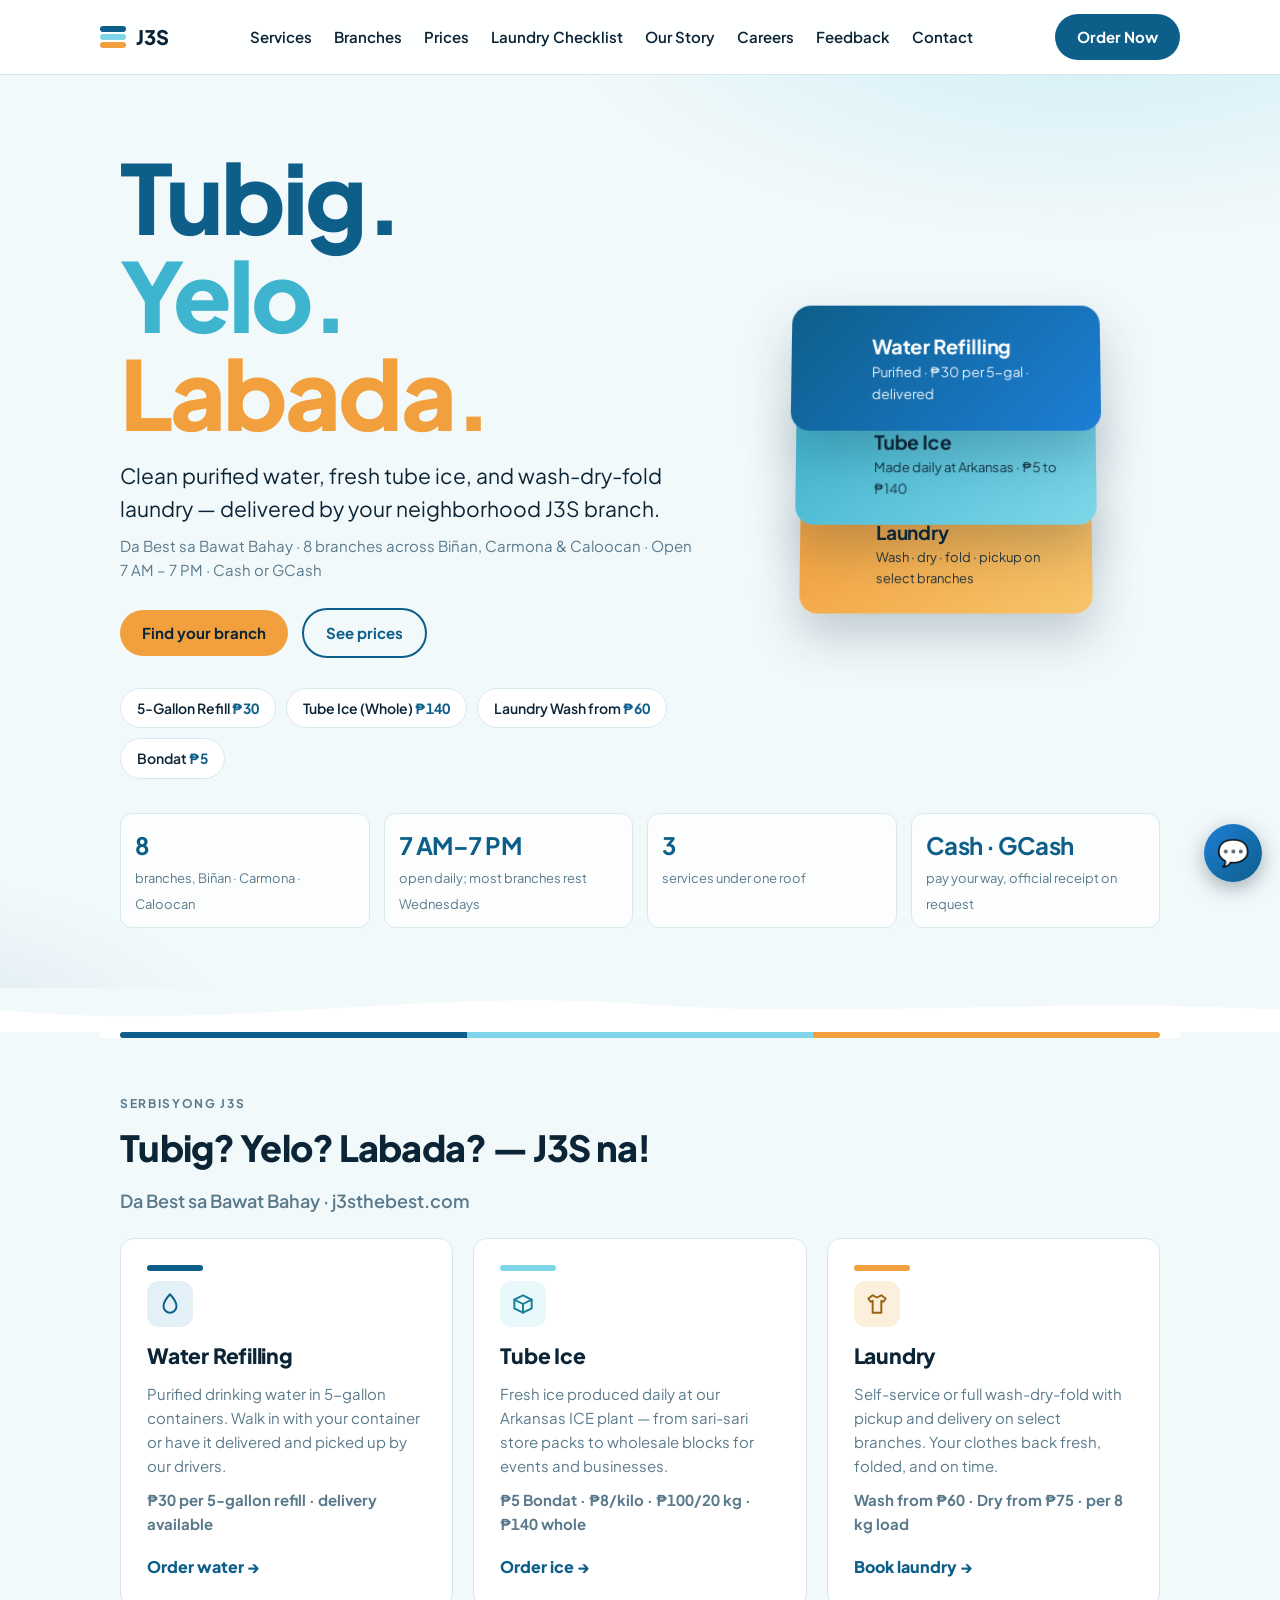
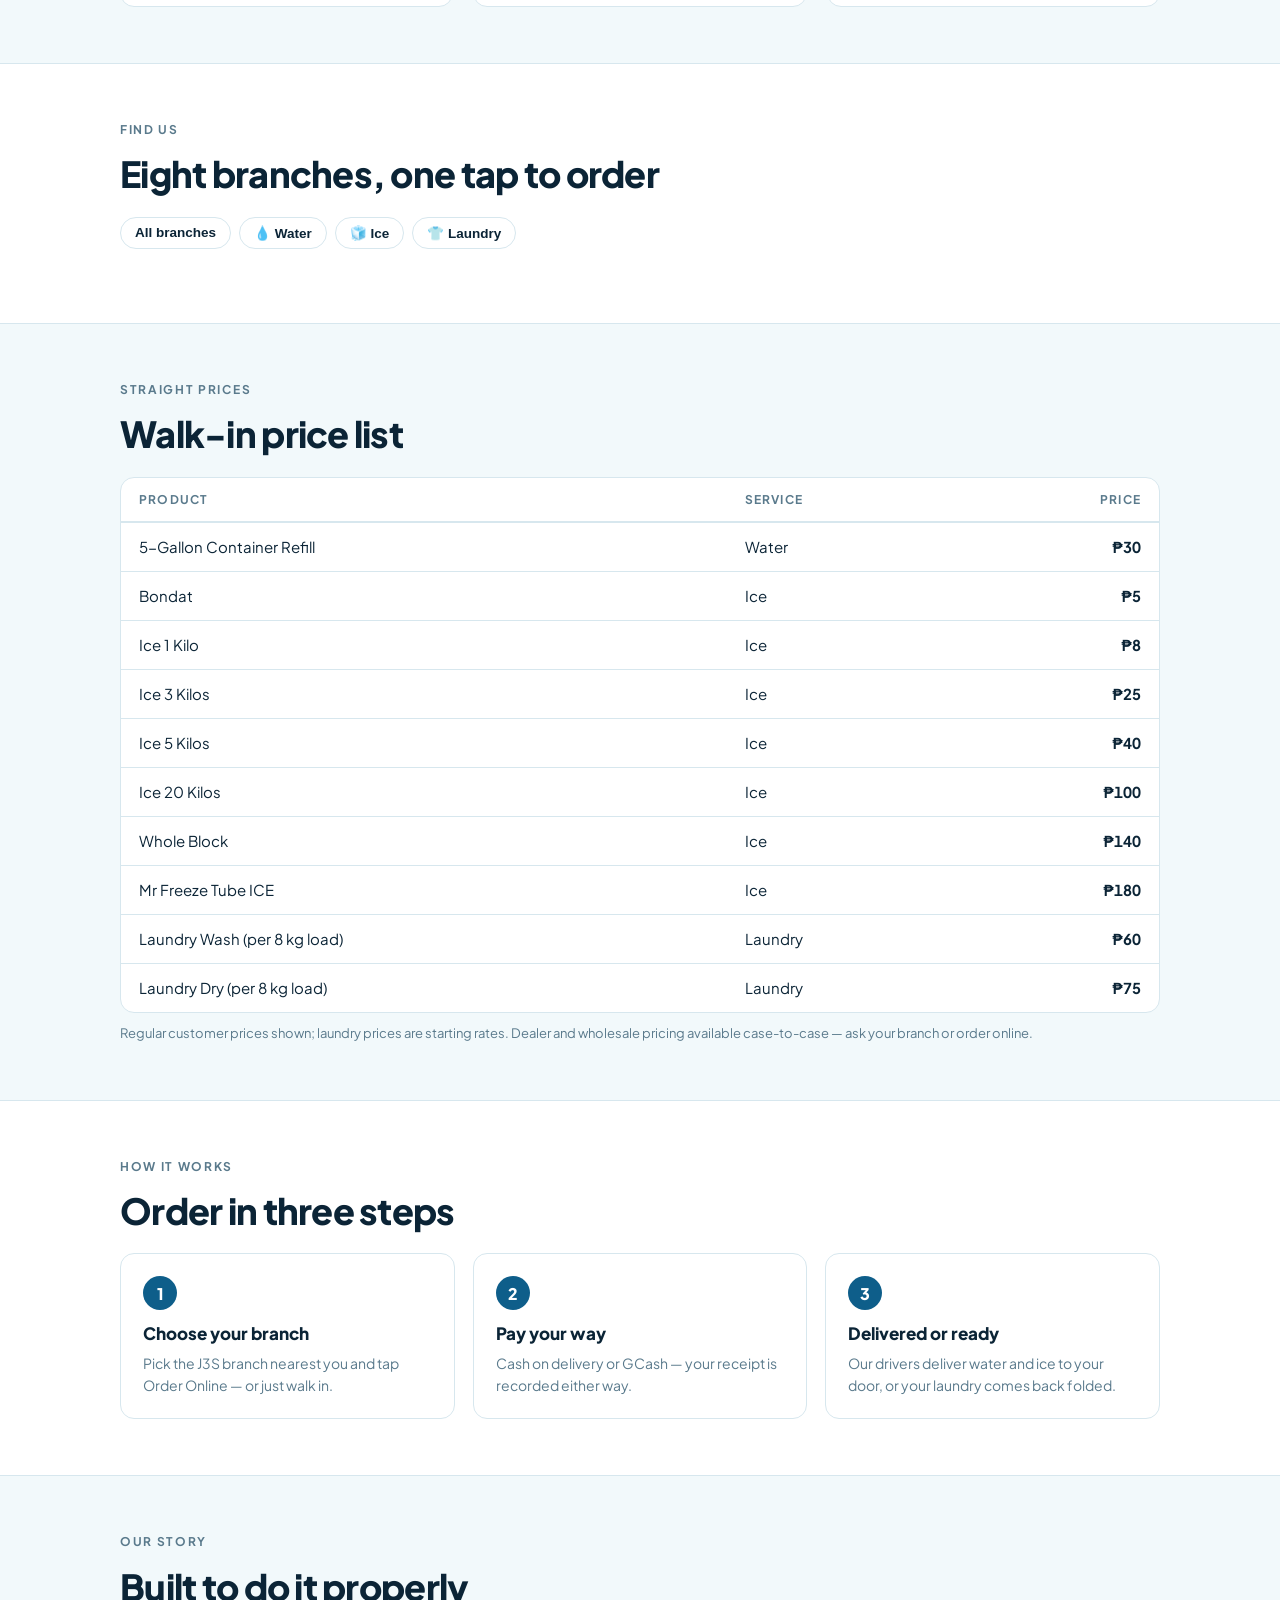
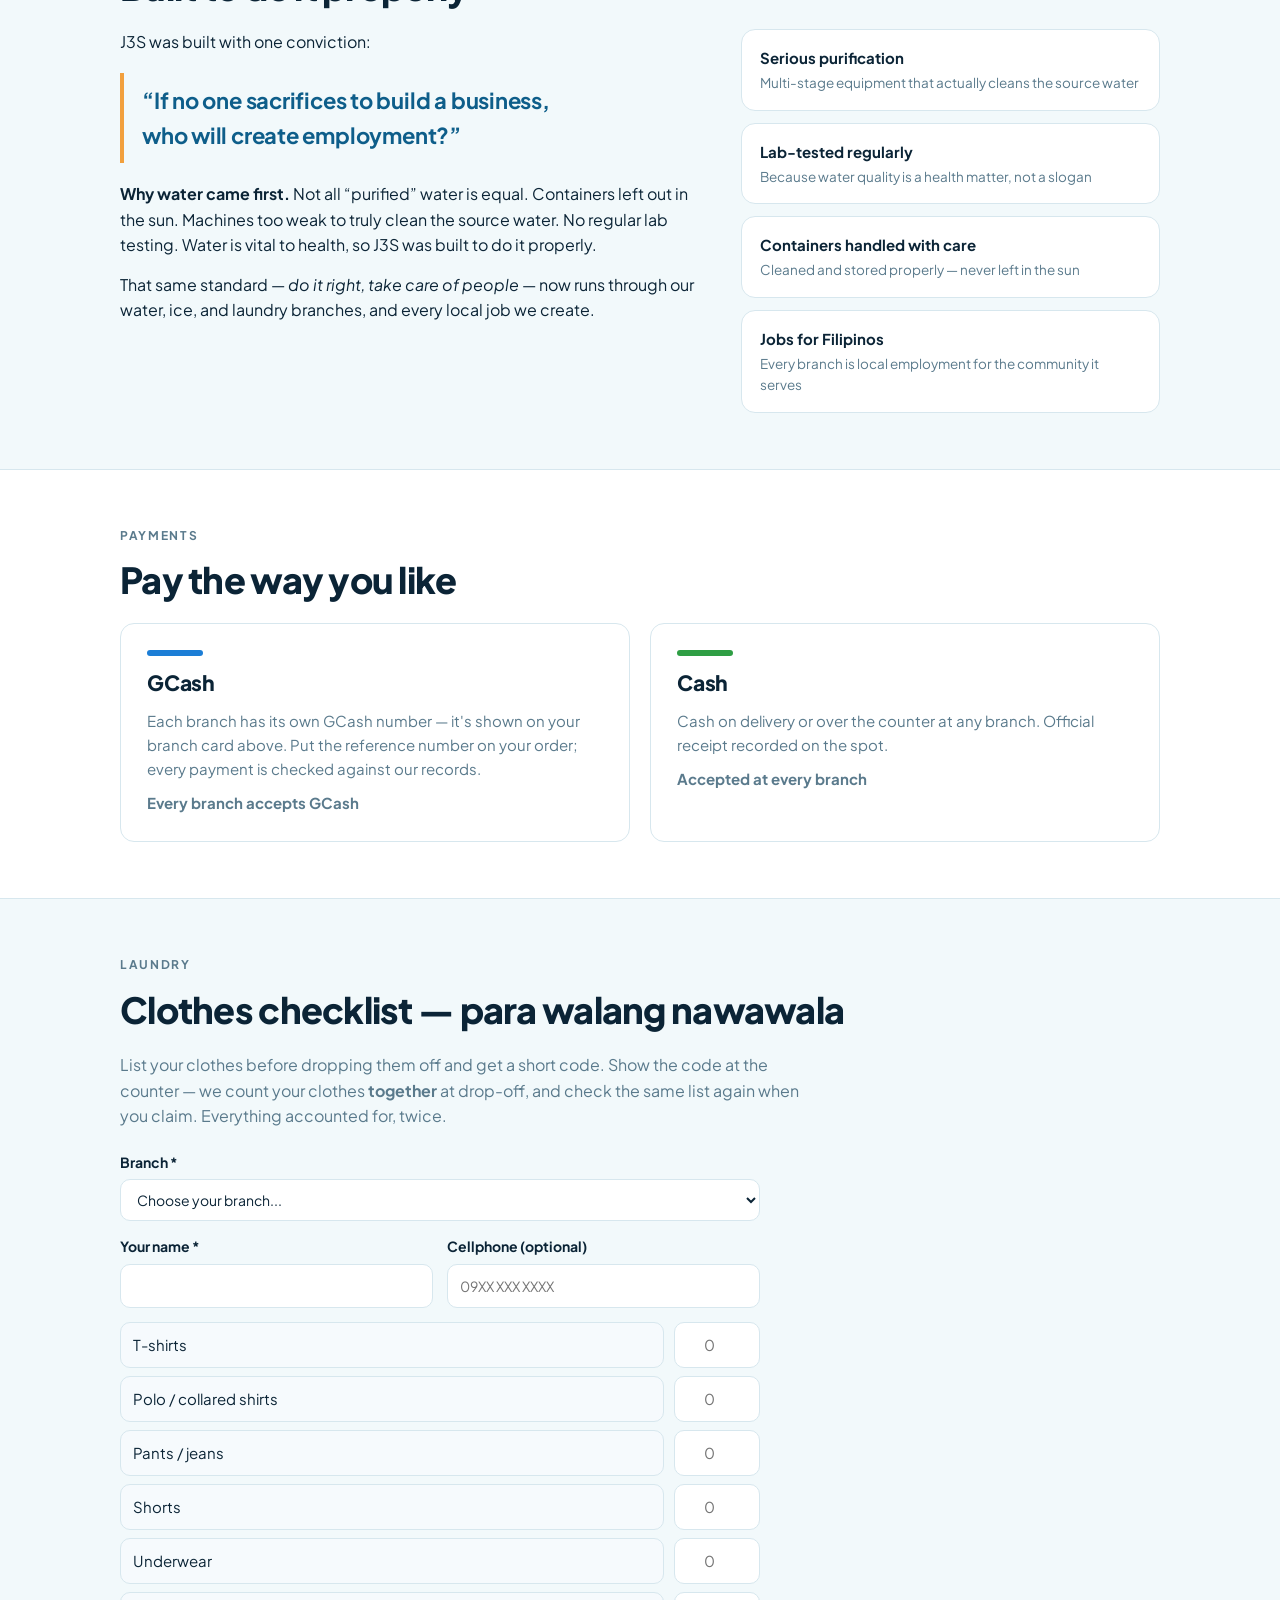
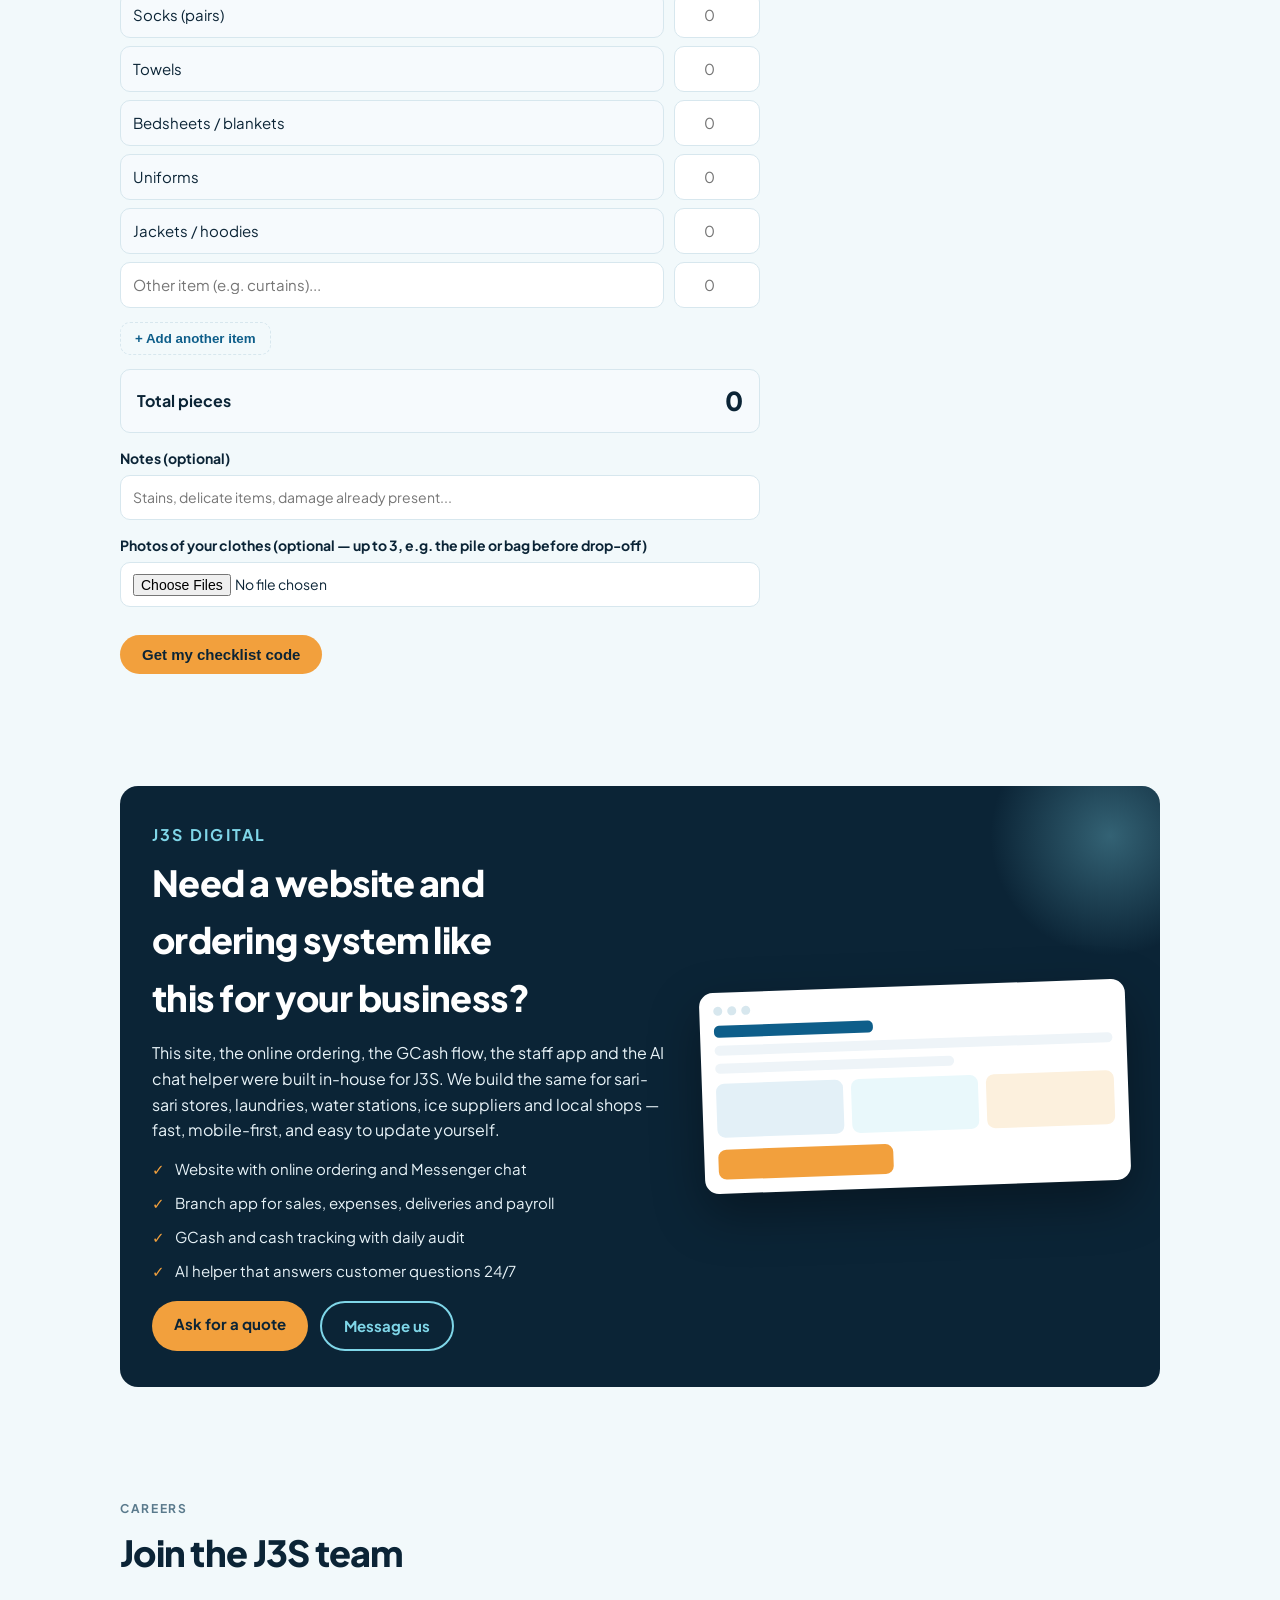
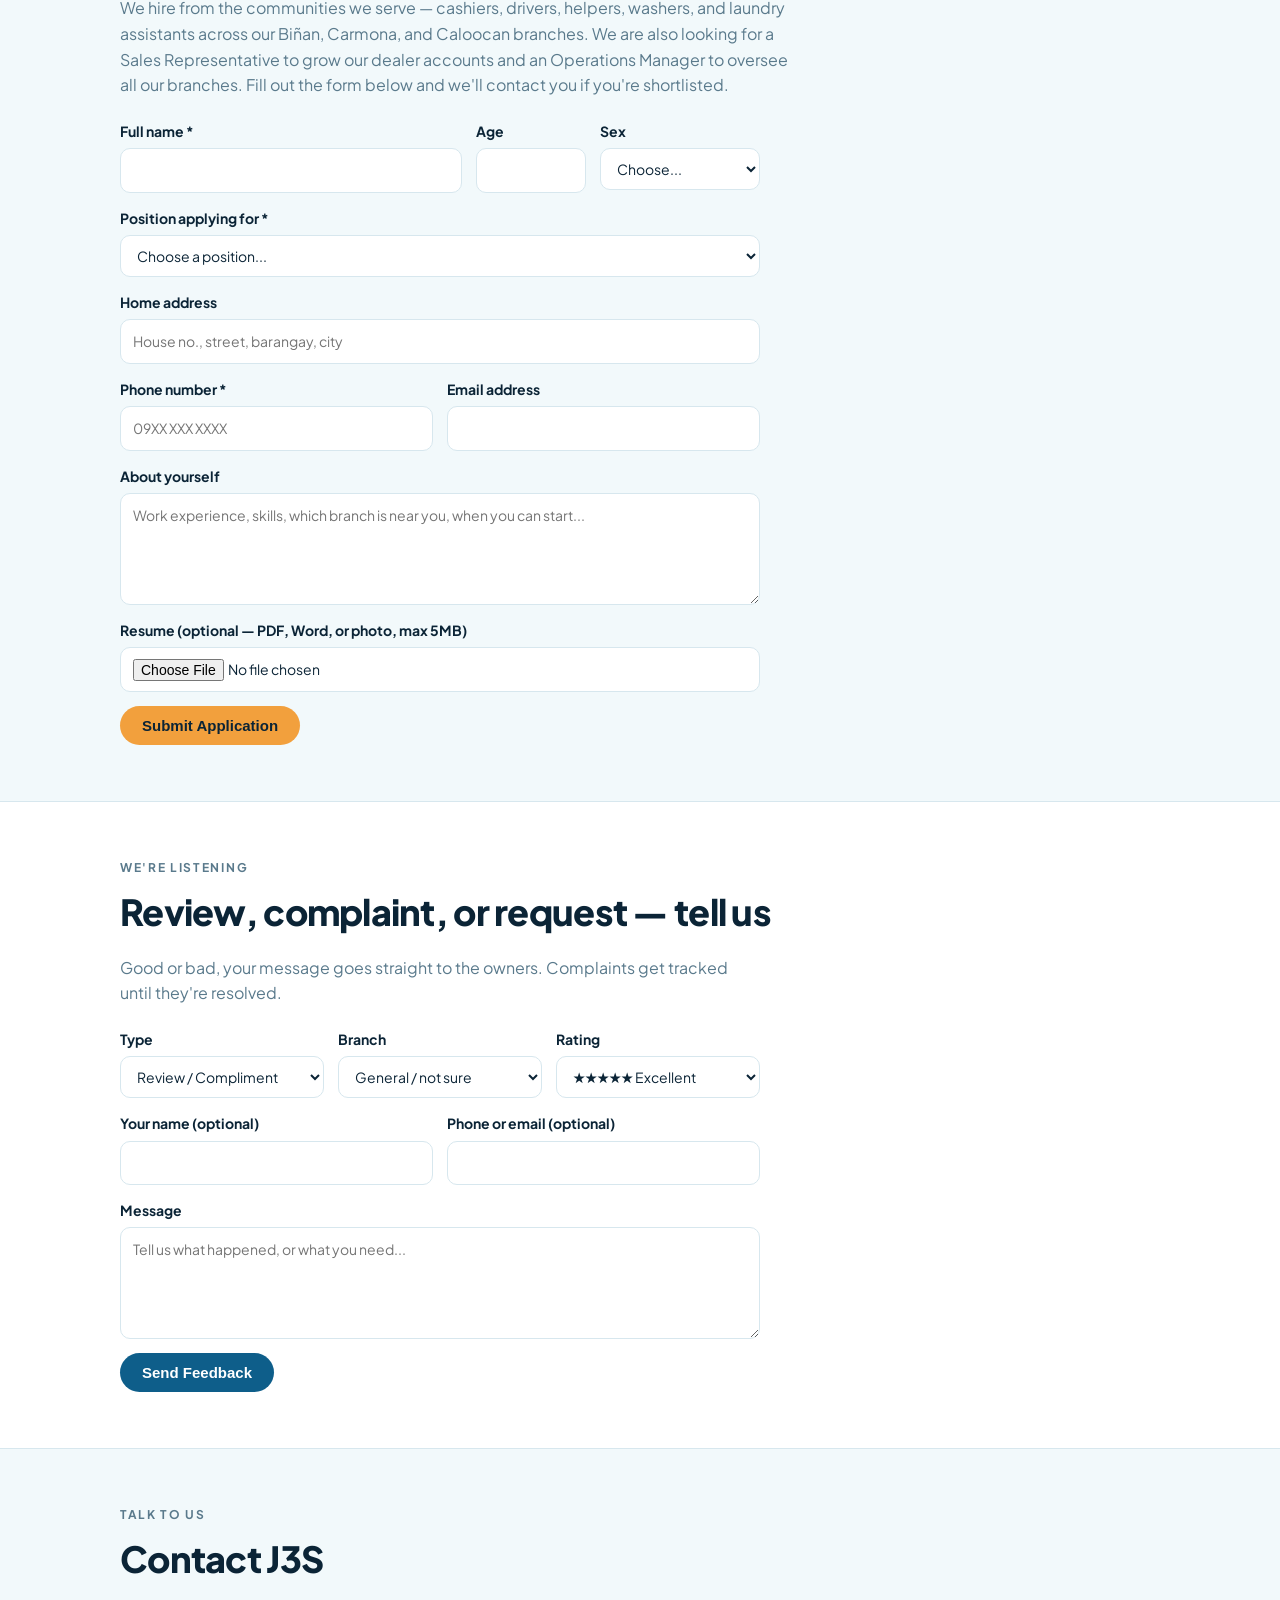
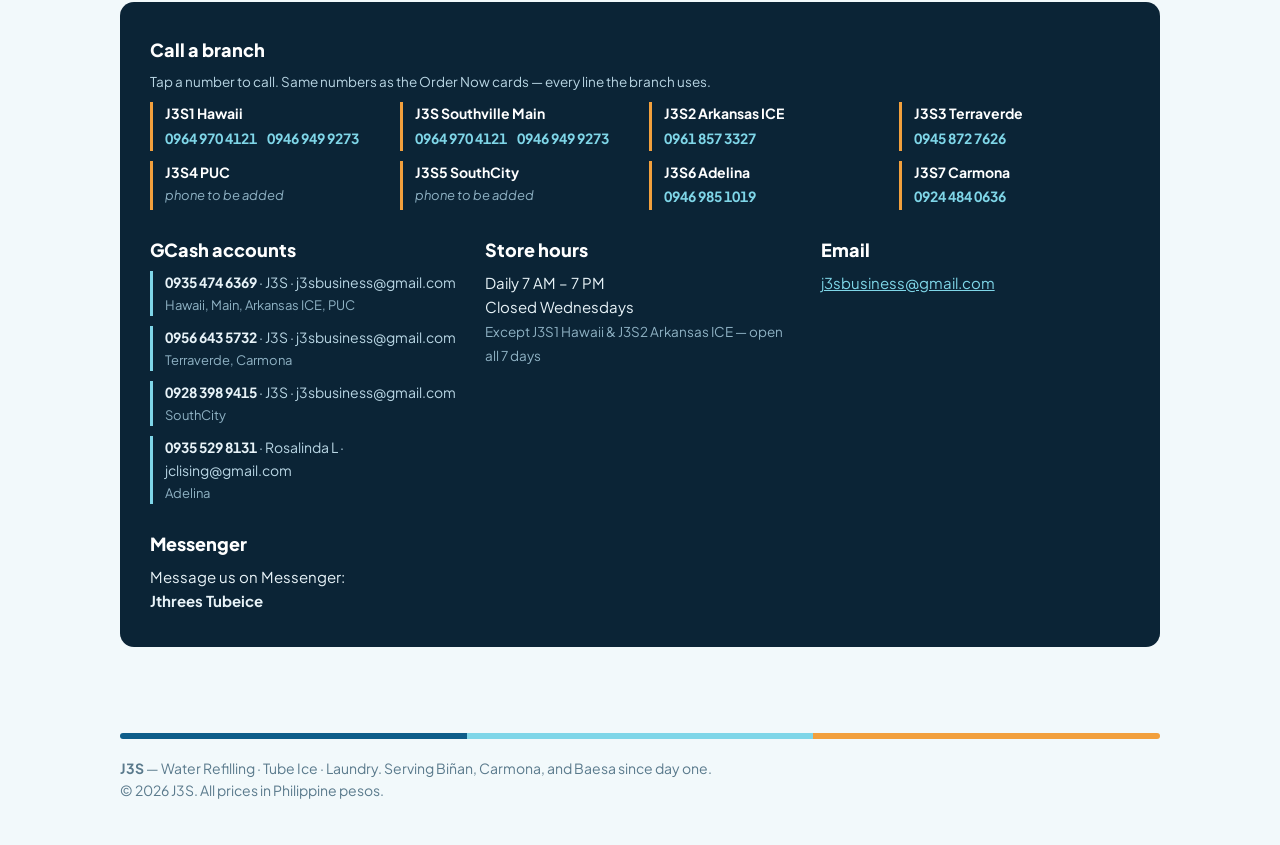
==== index.html @ 7c2a9ee7 "Contact: 'Call a branch' directory — every branch's phone lines as tap-to-call links, same numbers a" ====
<!doctype html>
<html lang="en">
<head>
<meta charset="utf-8">
<meta name="viewport" content="width=device-width, initial-scale=1">
<link rel="preconnect" href="https://fonts.googleapis.com">
<link rel="preconnect" href="https://fonts.gstatic.com" crossorigin>
<link rel="stylesheet" href="https://fonts.googleapis.com/css2?family=Plus+Jakarta+Sans:wght@400;600;800&display=swap">
<title>J3S — Water Refilling, Ice & Laundry | Biñan · Carmona · Caloocan</title>
<meta name="description" content="J3S Water Refilling Station, Tube Ice, and Laundry services. 8 branches across Biñan Laguna, Carmona Cavite, and Baesa Caloocan. Open 7 AM–7 PM. Order online, pay cash or GCash.">

<!-- Open Graph: controls how the link looks when shared on Facebook/Messenger -->
<meta property="og:type" content="website">
<meta property="og:site_name" content="J3S">
<meta property="og:title" content="J3S — Tubig? Yelo? Labada? J3S na!">
<meta property="og:description" content="Da Best sa Bawat Bahay. Refill ₱30 · Yelo from ₱5 · Labada from ₱60. 8 branches sa Biñan, Carmona, at Caloocan. Open 7AM–7PM. Cash o GCash!">
<meta property="og:url" content="https://j3sthebest.com/">
<meta property="og:image" content="https://j3sthebest.com/og-image.png">
<meta property="og:image:width" content="1200">
<meta property="og:image:height" content="630">
<meta property="og:locale" content="en_PH">
<meta name="twitter:card" content="summary_large_image">
<meta name="twitter:title" content="J3S — Tubig? Yelo? Labada? J3S na!">
<meta name="twitter:description" content="Refill ₱30 · Yelo from ₱5 · Labada from ₱60 · 8 branches · Open 7AM–7PM">
<meta name="twitter:image" content="https://j3sthebest.com/og-image.png">
<script type="application/ld+json">
{
  "@context": "https://schema.org",
  "@type": "Organization",
  "name": "J3S Water Refilling, Ice & Laundry",
  "email": "j3sbusiness@gmail.com",
  "areaServed": ["Biñan, Laguna", "Carmona, Cavite", "Baesa, Caloocan", "San Pedro, Laguna"],
  "department": [
    {"@type":"LocalBusiness","name":"J3S1 Hawaii","description":"Laundry","telephone":"+639649704121","openingHours":"Mo-Su 07:00-19:00"},
    {"@type":"LocalBusiness","name":"J3S Southville Main","description":"Water refilling, ice, laundry","telephone":"+639649704121","openingHours":["Mo 07:00-19:00","Tu 07:00-19:00","Th 07:00-19:00","Fr 07:00-19:00","Sa 07:00-19:00","Su 07:00-19:00"]},
    {"@type":"LocalBusiness","name":"J3S2 Arkansas ICE","description":"Tube ice plant and wholesale","telephone":"+639618573327","openingHours":"Mo-Su 07:00-19:00"},
    {"@type":"LocalBusiness","name":"J3S3 Terraverde","description":"Water refilling, ice, laundry","telephone":"+639458727626","openingHours":["Mo 07:00-19:00","Tu 07:00-19:00","Th 07:00-19:00","Fr 07:00-19:00","Sa 07:00-19:00","Su 07:00-19:00"]},
    {"@type":"LocalBusiness","name":"J3S4 PUC","description":"Water refilling, laundry","openingHours":["Mo 07:00-19:00","Tu 07:00-19:00","Th 07:00-19:00","Fr 07:00-19:00","Sa 07:00-19:00","Su 07:00-19:00"]},
    {"@type":"LocalBusiness","name":"J3S5 SouthCity","description":"Water refilling","openingHours":["Mo 07:00-19:00","Tu 07:00-19:00","Th 07:00-19:00","Fr 07:00-19:00","Sa 07:00-19:00","Su 07:00-19:00"]},
    {"@type":"LocalBusiness","name":"J3S6 Adelina","description":"Water refilling","telephone":"+639469851019","openingHours":["Mo 07:00-19:00","Tu 07:00-19:00","Th 07:00-19:00","Fr 07:00-19:00","Sa 07:00-19:00","Su 07:00-19:00"]},
    {"@type":"LocalBusiness","name":"J3S7 Carmona","description":"Water refilling, ice, laundry","telephone":"+639244840636","openingHours":["Mo 07:00-19:00","Tu 07:00-19:00","Th 07:00-19:00","Fr 07:00-19:00","Sa 07:00-19:00","Su 07:00-19:00"]}
  ]
}
</script>
<style>
/* ─── J3S brand tokens ─────────────────────────────────────────
   ink   #0B2436  deep harbor blue (text)
   sea   #0E5E8A  brand water blue
   ice   #7FD6E8  pale ice cyan
   foam  #F2F9FB  cool page ground
   sun   #F2A03D  laundry warmth / CTA
   mist  #5A7A8C  secondary text                                  */
:root{
  --ink:#0B2436; --sea:#0E5E8A; --ice:#7FD6E8; --foam:#F2F9FB;
  --sun:#F2A03D; --mist:#5A7A8C; --line:#D7E7EE; --white:#FFFFFF;
  --radius:14px;
}
*{box-sizing:border-box;margin:0;padding:0}
html{scroll-behavior:smooth}
@media (prefers-reduced-motion: reduce){ html{scroll-behavior:auto} *{animation:none!important;transition:none!important} }
body{
  font-family:"Plus Jakarta Sans",system-ui,"Segoe UI",Roboto,Helvetica,Arial,sans-serif;
  color:var(--ink); background:var(--foam); line-height:1.6;
}
a{color:var(--sea)}
a:focus-visible,button:focus-visible{outline:3px solid var(--sun);outline-offset:2px;border-radius:4px}
img{max-width:100%}
.wrap{max-width:1080px;margin:0 auto;padding:0 20px}
.eyebrow{font-size:12px;font-weight:700;letter-spacing:.14em;text-transform:uppercase;color:var(--mist)}
h2{font-size:clamp(26px,4vw,36px);font-weight:800;letter-spacing:-.02em;text-wrap:balance;margin:6px 0 14px}
section{padding:56px 0}
.triband{display:flex;height:6px;border-radius:3px;overflow:hidden}
.triband span{flex:1}
.triband .b1{background:var(--sea)} .triband .b2{background:var(--ice)} .triband .b3{background:var(--sun)}

/* header */
header{position:sticky;top:0;z-index:50;background:rgba(255,255,255,.92);backdrop-filter:blur(8px);border-bottom:1px solid var(--line)}
.nav{display:flex;align-items:center;justify-content:space-between;gap:16px;padding:14px 0}
.logo{display:flex;align-items:center;gap:10px;font-weight:800;font-size:20px;letter-spacing:-.01em;color:var(--ink);text-decoration:none}
.logo .mark{display:inline-flex;flex-direction:column;gap:2px;width:26px}
.logo .mark i{height:6px;border-radius:3px;display:block}
.nav-links{display:flex;gap:22px;align-items:center;font-size:15px;font-weight:600}
.nav-links a{text-decoration:none;color:var(--ink)}
.nav-links a:hover{color:var(--sea)}
.btn{display:inline-block;background:var(--sea);color:#fff;font-weight:700;text-decoration:none;
     padding:11px 22px;border-radius:999px;border:0;cursor:pointer;font-size:15px}
.btn:hover{background:#0B4C70}
.btn.sun{background:var(--sun);color:var(--ink)} .btn.sun:hover{background:#E0912F}
@media(max-width:700px){ .nav-links{display:none} }

/* hero */
.hero{padding:72px 0 60px;background:
  radial-gradient(900px 420px at 85% -10%, rgba(127,214,232,.35), transparent 60%),
  radial-gradient(700px 380px at -10% 110%, rgba(14,94,138,.12), transparent 55%)}
.hero-words{font-weight:800;letter-spacing:-.03em;line-height:1.02;font-size:clamp(46px,10vw,96px)}
.hero-words .w1{color:var(--sea)}
.hero-words .w2{color:#3FB4CE}
.hero-words .w3{color:var(--sun)}
.hero-sub{margin:18px 0 8px;font-size:clamp(17px,2.2vw,21px);max-width:34em;color:var(--ink)}
.hero-note{color:var(--mist);font-size:15px;margin-bottom:26px}
.hero .cta-row{display:flex;gap:14px;flex-wrap:wrap;align-items:center}
.chips{display:flex;gap:10px;flex-wrap:wrap;margin-top:30px}
.chip{background:var(--white);border:1px solid var(--line);border-radius:999px;padding:8px 16px;
      font-size:14px;font-weight:600;font-variant-numeric:tabular-nums}
.chip b{color:var(--sea)}

/* services */
.cards{display:grid;grid-template-columns:repeat(auto-fit,minmax(260px,1fr));gap:20px}
.card{background:var(--white);border:1px solid var(--line);border-radius:var(--radius);padding:26px;display:flex;flex-direction:column;gap:10px}
.card .bar{height:6px;border-radius:3px;width:56px}
.card h3{font-size:21px;font-weight:800;letter-spacing:-.01em}
.card p{color:var(--mist);font-size:15px}
.card .price{font-size:15px;font-weight:700;font-variant-numeric:tabular-nums}
.svc-water .bar{background:var(--sea)} .svc-ice .bar{background:var(--ice)} .svc-laundry .bar{background:var(--sun)}

/* branches */
.branch-grid{display:grid;grid-template-columns:repeat(auto-fit,minmax(280px,1fr));gap:18px}
.branch{background:var(--white);border:1px solid var(--line);border-radius:var(--radius);padding:22px;display:flex;flex-direction:column;gap:8px}
.branch h3{font-size:18px;font-weight:800}
.branch .area{color:var(--mist);font-size:14px}
.svc-chips{display:flex;gap:6px;flex-wrap:wrap;margin:4px 0}
.svc-chips span{font-size:12px;font-weight:700;letter-spacing:.04em;border-radius:999px;padding:3px 10px}
.sc-water{background:#E3F0F7;color:var(--sea)}
.sc-ice{background:#E9F8FB;color:#177E97}
.sc-laundry{background:#FCF0DD;color:#9A6212}
.branch .meta{font-size:14px;color:var(--mist)}
.branch .meta .tba{color:#B08A4F;font-style:italic}
.branch .order-link{margin-top:auto;padding-top:10px}
.branch .order-link a{font-weight:700;text-decoration:none}
.branch .order-link a:hover{text-decoration:underline}

/* prices */
.price-wrap{overflow-x:auto;background:var(--white);border:1px solid var(--line);border-radius:var(--radius)}
table{border-collapse:collapse;width:100%;min-width:460px}
th,td{text-align:left;padding:12px 18px;font-size:15px}
th{font-size:12px;letter-spacing:.1em;text-transform:uppercase;color:var(--mist);border-bottom:2px solid var(--line)}
td{border-bottom:1px solid var(--line)}
tr:last-child td{border-bottom:0}
td.amt{text-align:right;font-weight:700;font-variant-numeric:tabular-nums;white-space:nowrap}
.price-note{font-size:13px;color:var(--mist);margin-top:10px}

/* steps */
.steps{display:grid;grid-template-columns:repeat(auto-fit,minmax(220px,1fr));gap:18px;counter-reset:step}
.step{background:var(--white);border:1px solid var(--line);border-radius:var(--radius);padding:22px}
.step::before{counter-increment:step;content:counter(step);display:inline-flex;width:34px;height:34px;border-radius:50%;
  background:var(--sea);color:#fff;font-weight:800;align-items:center;justify-content:center;margin-bottom:10px}
.step h3{font-size:17px;font-weight:800;margin-bottom:4px}
.step p{font-size:14px;color:var(--mist)}

/* contact */
.contact-box{background:var(--ink);color:#E8F3F8;border-radius:var(--radius);padding:34px 30px;
  display:grid;grid-template-columns:repeat(auto-fit,minmax(240px,1fr));gap:26px}
.contact-box .eyebrow{color:var(--ice)}
.contact-box h3{font-size:18px;font-weight:800;color:#fff;margin-bottom:6px}
.contact-box p{font-size:15px}
.contact-box a{color:var(--ice)}
.contact-box .tba{color:#8FB2C4;font-style:italic}

footer{padding:30px 0 44px;color:var(--mist);font-size:14px}
footer .triband{margin-bottom:18px}

/* story */
.story-grid{display:grid;grid-template-columns:1.4fr 1fr;gap:34px;align-items:start}
@media(max-width:820px){ .story-grid{grid-template-columns:1fr} }
.story-text p{max-width:62ch;margin-bottom:14px;font-size:16px}
.story-text blockquote{border-left:4px solid var(--sun);padding:10px 18px;margin:18px 0;
  font-size:clamp(18px,2.4vw,22px);font-weight:700;letter-spacing:-.01em;color:var(--sea);text-wrap:balance}
.story-values{display:grid;gap:12px}
.value-card{background:var(--white);border:1px solid var(--line);border-radius:var(--radius);padding:16px 18px;display:flex;flex-direction:column;gap:2px}
.value-card b{font-size:15px}
.value-card span{font-size:13.5px;color:var(--mist)}

/* reveal on scroll (skipped under reduced motion) */
.reveal{opacity:0;transform:translateY(14px);transition:opacity .5s ease,transform .5s ease}
.reveal.in{opacity:1;transform:none}
@media (prefers-reduced-motion: reduce){ .reveal{opacity:1;transform:none} }

/* micro-interactions */
.card,.branch{transition:transform .18s ease, box-shadow .18s ease}
.card:hover,.branch:hover{transform:translateY(-3px);box-shadow:0 10px 26px rgba(11,36,54,.10)}
.branch .order-link a::after{content:'';display:inline}
a.tel{color:var(--ink);text-decoration:none;font-weight:600}
a.tel:hover{color:var(--sea);text-decoration:underline}

/* water wave divider */
.wave{display:block;width:100%;height:44px;color:var(--foam)}
.wave.flip{transform:scaleY(-1)}

/* phone directory in contact */
.phone-list{display:grid;grid-template-columns:repeat(auto-fit,minmax(230px,1fr));gap:10px 18px;font-size:14px}
.phone-list .ph{border-left:3px solid var(--sun);padding-left:12px}
.phone-list .ph b{display:block;color:#fff;font-size:14px}
.phone-list .ph a{display:inline-block;color:var(--ice);text-decoration:none;font-weight:700;font-variant-numeric:tabular-nums;margin-right:10px;padding:2px 0}
.phone-list .ph a:hover{text-decoration:underline}
.phone-list .ph .tba{font-size:13px}
/* GCash directory in contact */
.gcash-list{display:grid;gap:10px;font-size:14px}
.gcash-acct{border-left:3px solid var(--ice);padding-left:12px}
.gcash-acct b{font-variant-numeric:tabular-nums}
.gcash-acct .who{color:#B9D6E4}
.gcash-acct .brs{color:#8FB2C4;font-size:13px}

/* feedback form */
.fb-form{max-width:640px;display:flex;flex-direction:column;gap:14px}
.fb-form label{display:flex;flex-direction:column;gap:6px;font-size:14px;font-weight:700;color:var(--ink);flex:1}
.fb-form input,.fb-form select,.fb-form textarea{
  font:inherit;font-weight:400;padding:10px 12px;border:1px solid var(--line);border-radius:10px;background:#fff;color:var(--ink)}
.fb-form textarea{resize:vertical}
.fb-form input:focus,.fb-form select:focus,.fb-form textarea:focus{outline:3px solid rgba(14,94,138,.25);border-color:var(--sea)}
.fb-row{display:flex;gap:14px;flex-wrap:wrap}
.fb-actions{display:flex;align-items:center;gap:14px;flex-wrap:wrap}
.fb-status{font-size:14px;font-weight:600}
.fb-status.ok{color:#2F9E44}
.fb-status.err{color:#C92A2A}

/* GCash QR modal */
.qr-btn{display:inline-block;margin-top:6px;background:#E3F0F7;color:var(--sea);font-weight:700;
  font-size:13px;border:0;border-radius:999px;padding:6px 14px;cursor:pointer}
.qr-btn:hover{background:#CFE5F1}
.qr-overlay{display:none;position:fixed;inset:0;z-index:80;background:rgba(11,36,54,.6);
  align-items:center;justify-content:center;padding:20px}
.qr-overlay.open{display:flex}
.qr-modal{background:#fff;border-radius:18px;max-width:360px;width:100%;padding:26px;text-align:center;position:relative}
.qr-modal h3{font-size:18px;font-weight:800;margin-bottom:2px}
.qr-modal .num{font-variant-numeric:tabular-nums;font-weight:700;color:var(--sea)}
.qr-modal img{width:100%;max-width:260px;border-radius:12px;border:1px solid var(--line);margin:14px auto}
.qr-modal .close-x{position:absolute;top:10px;right:14px;background:none;border:0;font-size:26px;
  color:var(--mist);cursor:pointer;line-height:1}
.qr-modal .hint{font-size:13px;color:var(--mist)}

/* floating Messenger chat */
.chat-fab{position:fixed;right:18px;bottom:18px;z-index:70;width:58px;height:58px;border-radius:50%;
  background:linear-gradient(135deg,#1C7ED6,#0E5E8A);color:#fff;border:0;cursor:pointer;font-size:26px;
  box-shadow:0 6px 20px rgba(11,36,54,.35);display:flex;align-items:center;justify-content:center}
.chat-fab:hover{transform:scale(1.06)}
@media(max-width:700px){ .chat-fab{bottom:74px} }
.chat-panel{display:none;position:fixed;right:18px;bottom:86px;z-index:70;width:300px;max-height:70vh;overflow-y:auto;
  background:#fff;border:1px solid var(--line);border-radius:16px;box-shadow:0 14px 40px rgba(11,36,54,.25);padding:16px}
.chat-panel.open{display:block}
@media(max-width:700px){ .chat-panel{bottom:142px} }
.chat-panel h4{font-size:15px;font-weight:800;margin-bottom:4px}
.chat-panel .sub{font-size:12.5px;color:var(--mist);margin-bottom:10px}
.chat-list{display:flex;flex-direction:column;gap:6px}
.chat-list a{display:block;padding:9px 12px;border:1px solid var(--line);border-radius:10px;
  font-size:14px;font-weight:600;text-decoration:none;color:var(--ink)}
.chat-list a:hover{background:#E3F0F7;color:var(--sea)}
.chat-list .none{font-size:13px;color:var(--mist)}

/* sticky mobile order bar */
.mobile-cta{display:none}
@media(max-width:700px){
  .mobile-cta{display:flex;position:fixed;left:0;right:0;bottom:0;z-index:60;
    background:var(--sea);color:#fff;justify-content:center;align-items:center;gap:8px;
    padding:14px 16px;font-weight:800;font-size:16px;text-decoration:none;
    box-shadow:0 -4px 18px rgba(11,36,54,.25)}
  body{padding-bottom:56px}
}

/* ═══ 2026 refresh: motion, 3D hero, mobile nav, trust strip, digital section ═══ */
.progress{position:fixed;top:0;left:0;height:3px;width:0;z-index:90;background:linear-gradient(90deg,var(--sea),var(--ice),var(--sun));transition:width .1s linear}
.btn{transition:transform .15s ease, box-shadow .15s ease, background .15s ease}
.btn:hover{transform:translateY(-1px);box-shadow:0 8px 20px rgba(11,36,54,.18)}
.btn:active{transform:translateY(0)}
/* hamburger */
.nav-toggle{display:none;background:none;border:0;cursor:pointer;padding:8px;border-radius:8px}
.nav-toggle span{display:block;width:24px;height:3px;background:var(--ink);border-radius:2px;margin:4px 0;transition:transform .2s ease,opacity .2s ease}
.nav-toggle.open span:nth-child(1){transform:translateY(7px) rotate(45deg)}
.nav-toggle.open span:nth-child(2){opacity:0}
.nav-toggle.open span:nth-child(3){transform:translateY(-7px) rotate(-45deg)}
@media(max-width:700px){
  .nav-toggle{display:block}
  .nav .btn{display:none}
  .nav-links{display:none;position:absolute;left:0;right:0;top:100%;background:#fff;border-bottom:1px solid var(--line);
    flex-direction:column;gap:0;padding:6px 0 10px;box-shadow:0 14px 30px rgba(11,36,54,.14)}
  .nav-links.open{display:flex}
  .nav-links a{padding:12px 24px;border-top:1px solid var(--line)}
}
/* hero: two columns + kinetic words + ambient bubbles */
.hero{position:relative;overflow:hidden}
.hero-grid{display:grid;grid-template-columns:1.15fr .85fr;gap:36px;align-items:center}
@media(max-width:860px){ .hero-grid{grid-template-columns:1fr} }
.hero-words span{display:inline-block;animation:wordIn .7s cubic-bezier(.2,.8,.2,1) both}
.hero-words .w1{animation-delay:.05s} .hero-words .w2{animation-delay:.22s} .hero-words .w3{animation-delay:.39s}
@keyframes wordIn{from{opacity:0;transform:translateY(28px) rotate(-2deg)}to{opacity:1;transform:none}}
.hero-sub,.hero-note,.hero .cta-row,.hero .chips{animation:fadeUp .6s ease both}
.hero-sub{animation-delay:.55s} .hero-note{animation-delay:.65s} .hero .cta-row{animation-delay:.75s} .hero .chips{animation-delay:.85s}
@keyframes fadeUp{from{opacity:0;transform:translateY(12px)}to{opacity:1;transform:none}}
.bubbles{position:absolute;inset:0;pointer-events:none;overflow:hidden;z-index:0}
.bubbles i{position:absolute;bottom:-60px;border-radius:50%;background:radial-gradient(circle at 30% 30%,rgba(255,255,255,.9),rgba(127,214,232,.35));
  border:1px solid rgba(127,214,232,.5);animation:rise linear infinite;opacity:0}
@keyframes rise{0%{transform:translateY(0) scale(.6);opacity:0}10%{opacity:.7}100%{transform:translateY(-120vh) scale(1.1);opacity:0}}
.hero .wrap{position:relative;z-index:1}
/* 3D service stack */
.stack{perspective:1100px;display:flex;justify-content:center;align-items:center;min-height:340px}
.stack-inner{position:relative;width:min(340px,80vw);height:300px;transform-style:preserve-3d;transition:transform .25s ease;animation:floaty 6s ease-in-out infinite}
@keyframes floaty{0%,100%{translate:0 0}50%{translate:0 -10px}}
.tile{position:absolute;left:0;right:0;margin:auto;width:86%;height:120px;border-radius:18px;padding:16px 18px;color:#fff;
  box-shadow:0 22px 48px rgba(11,36,54,.22);display:flex;align-items:center;gap:14px;transform-style:preserve-3d;
  transition:transform .35s cubic-bezier(.2,.8,.2,1)}
.tile svg{width:44px;height:44px;flex-shrink:0;filter:drop-shadow(0 4px 8px rgba(0,0,0,.18))}
.tile b{display:block;font-size:19px;letter-spacing:-.01em}
.tile small{display:block;font-size:13px;opacity:.9}
.tile.t1{top:0;background:linear-gradient(135deg,#0E5E8A,#1C7ED6);transform:translateZ(60px) rotateX(6deg)}
.tile.t2{top:90px;background:linear-gradient(135deg,#3FB4CE,#7FD6E8);color:var(--ink);transform:translateZ(30px) rotateX(6deg)}
.tile.t3{top:180px;background:linear-gradient(135deg,#F2A03D,#F7C46A);color:var(--ink);transform:translateZ(0) rotateX(6deg)}
.stack:hover .tile.t1{transform:translateZ(90px) rotateX(6deg)}
.stack:hover .tile.t2{transform:translateZ(45px) rotateX(6deg)}
@media (prefers-reduced-motion: reduce){ .stack-inner{animation:none} .hero-words span,.hero-sub,.hero-note,.hero .cta-row,.hero .chips{animation:none} .bubbles{display:none} }
/* trust strip */
.trust{display:grid;grid-template-columns:repeat(auto-fit,minmax(150px,1fr));gap:14px;margin-top:34px}
.trust div{background:rgba(255,255,255,.75);border:1px solid var(--line);border-radius:12px;padding:12px 14px;backdrop-filter:blur(4px)}
.trust b{display:block;font-size:24px;letter-spacing:-.02em;color:var(--sea);font-variant-numeric:tabular-nums}
.trust span{font-size:13px;color:var(--mist)}
/* service icons + card CTA */
.card .ico{width:46px;height:46px;border-radius:12px;display:flex;align-items:center;justify-content:center;margin-bottom:2px}
.svc-water .ico{background:#E3F0F7;color:var(--sea)} .svc-ice .ico{background:#E9F8FB;color:#177E97} .svc-laundry .ico{background:#FCF0DD;color:#9A6212}
.card .ico svg{width:26px;height:26px}
.card .go{margin-top:auto;padding-top:8px}
.card .go a{font-weight:800;text-decoration:none}
.card .go a:hover{text-decoration:underline}
/* branch filter */
.filters{display:flex;gap:8px;flex-wrap:wrap;margin:0 0 18px}
.filters button{border:1px solid var(--line);background:#fff;border-radius:999px;padding:7px 14px;font-weight:700;font-size:13.5px;cursor:pointer;color:var(--ink)}
.filters button.on{background:var(--sea);color:#fff;border-color:var(--sea)}
.filters .near{margin-left:auto;background:#E3F0F7;color:var(--sea);border-color:#CFE5F1}
.branch.nearest{outline:3px solid var(--sun);outline-offset:2px}
.branch .dist{font-size:12.5px;color:#9A6212;font-weight:700}
.branch.hide{display:none}
/* reveal stagger */
.cards .reveal:nth-child(2){transition-delay:.08s} .cards .reveal:nth-child(3){transition-delay:.16s}
.steps .step{transition:transform .18s ease,box-shadow .18s ease} .steps .step:hover{transform:translateY(-3px);box-shadow:0 10px 26px rgba(11,36,54,.10)}
/* digital services section */
.digital{background:var(--ink);color:#E8F3F8;border-radius:18px;padding:36px 32px;display:grid;grid-template-columns:1.1fr .9fr;gap:30px;align-items:center;position:relative;overflow:hidden}
.digital::after{content:'';position:absolute;right:-80px;top:-80px;width:260px;height:260px;border-radius:50%;background:radial-gradient(circle,rgba(127,214,232,.35),transparent 65%)}
@media(max-width:820px){ .digital{grid-template-columns:1fr} }
.digital .eyebrow{color:var(--ice)}
.digital h2{color:#fff}
.digital p{font-size:16px;max-width:52ch}
.digital ul{list-style:none;display:grid;gap:10px;margin-top:14px}
.digital li{display:flex;gap:10px;align-items:flex-start;font-size:15px}
.digital li::before{content:'✓';color:var(--sun);font-weight:800}
.mock{background:#fff;border-radius:14px;padding:14px;color:var(--ink);box-shadow:0 20px 50px rgba(0,0,0,.35);transform:rotate(-2deg);transition:transform .3s ease}
.digital:hover .mock{transform:rotate(0)}
.mock .bar{display:flex;gap:5px;margin-bottom:10px} .mock .bar i{width:9px;height:9px;border-radius:50%;display:block;background:#D7E7EE}
.mock .line{height:10px;border-radius:5px;background:#EEF4F8;margin:8px 0}
.mock .line.w{width:60%} .mock .cta{height:30px;border-radius:8px;background:var(--sun);width:44%;margin-top:12px}
.mock .row{display:flex;gap:8px;margin-top:10px} .mock .row i{flex:1;height:54px;border-radius:8px;display:block}
/* mobile bar: three actions */
@media(max-width:700px){
  .mobile-cta{gap:0;padding:0}
  .mobile-cta a,.mobile-cta button{flex:1;display:flex;flex-direction:column;align-items:center;gap:2px;padding:9px 6px;color:#fff;text-decoration:none;font-weight:800;font-size:13px;background:none;border:0;border-right:1px solid rgba(255,255,255,.18)}
  .mobile-cta a:last-child,.mobile-cta button:last-child{border-right:0}
  .mobile-cta .ic{font-size:18px;line-height:1}
}
</style>
</head>
<body>

<header>
  <div class="wrap nav">
    <a class="logo" href="#top" aria-label="J3S home">
      <span class="mark" aria-hidden="true"><i style="background:var(--sea)"></i><i style="background:var(--ice)"></i><i style="background:var(--sun)"></i></span>
      J3S
    </a>
    <nav class="nav-links" id="navLinks" aria-label="Main">
      <a href="#services">Services</a>
      <a href="#branches">Branches</a>
      <a href="#prices">Prices</a>
      <a href="#laundry-checklist">Laundry Checklist</a>
      <a href="#story">Our Story</a>
      <a href="#careers">Careers</a>
      <a href="#feedback">Feedback</a>
      <a href="#contact">Contact</a>
    </nav>
    <a class="btn" href="#branches">Order Now</a>
    <button type="button" class="nav-toggle" id="navToggle" aria-label="Open menu" aria-expanded="false" aria-controls="navLinks"><span></span><span></span><span></span></button>
  </div>
</header>
<div class="progress" id="progress" aria-hidden="true"></div>

<main id="top">
  <section class="hero">
    <div class="bubbles" id="bubbles" aria-hidden="true"></div>
    <div class="wrap">
     <div class="hero-grid">
     <div>
      <h1 class="hero-words">
        <span class="w1">Tubig.</span><br>
        <span class="w2">Yelo.</span><br>
        <span class="w3">Labada.</span>
      </h1>
      <p class="hero-sub">Clean purified water, fresh tube ice, and wash-dry-fold laundry —
        delivered by your neighborhood J3S branch.</p>
      <p class="hero-note">Da Best sa Bawat Bahay · 8 branches across Biñan, Carmona &amp; Caloocan · Open 7 AM – 7 PM · Cash or GCash</p>
      <div class="cta-row">
        <a class="btn sun" href="#branches">Find your branch</a>
        <a class="btn" href="#prices" style="background:transparent;color:var(--sea);border:2px solid var(--sea)">See prices</a>
      </div>
      <div class="chips" aria-label="Popular prices">
        <span class="chip">5-Gallon Refill <b>₱30</b></span>
        <span class="chip">Tube Ice (Whole) <b>₱140</b></span>
        <span class="chip">Laundry Wash from <b>₱60</b></span>
        <span class="chip">Bondat <b>₱5</b></span>
      </div>
     </div>
     <div class="stack reveal" id="stack" aria-hidden="true">
      <div class="stack-inner" id="stackInner">
        <div class="tile t1"><svg viewBox="0 0 24 24" fill="none" stroke="currentColor" stroke-width="1.8" stroke-linecap="round" stroke-linejoin="round"><path d="M12 3s6 6.5 6 11a6 6 0 0 1-12 0c0-4.5 6-11 6-11z"/><path d="M9.5 14.5a2.5 2.5 0 0 0 2.5 2.5"/></svg><div><b>Water Refilling</b><small>Purified · ₱30 per 5-gal · delivered</small></div></div>
        <div class="tile t2"><svg viewBox="0 0 24 24" fill="none" stroke="currentColor" stroke-width="1.8" stroke-linecap="round" stroke-linejoin="round"><path d="M4 8l8-4 8 4v8l-8 4-8-4z"/><path d="M4 8l8 4 8-4M12 12v8"/></svg><div><b>Tube Ice</b><small>Made daily at Arkansas · ₱5 to ₱140</small></div></div>
        <div class="tile t3"><svg viewBox="0 0 24 24" fill="none" stroke="currentColor" stroke-width="1.8" stroke-linecap="round" stroke-linejoin="round"><path d="M8 4l4 2 4-2 4 3-2 3-2-1v11H8V9L6 10 4 7z"/></svg><div><b>Laundry</b><small>Wash · dry · fold · pickup on select branches</small></div></div>
      </div>
     </div>
     </div>
      <div class="trust" aria-label="Why J3S">
        <div><b data-count="8">0</b><span>branches, Biñan · Carmona · Caloocan</span></div>
        <div><b>7 AM–7 PM</b><span>open daily; most branches rest Wednesdays</span></div>
        <div><b data-count="3">0</b><span>services under one roof</span></div>
        <div><b>Cash · GCash</b><span>pay your way, official receipt on request</span></div>
      </div>
    </div>
  </section>

  <svg class="wave" viewBox="0 0 1440 44" preserveAspectRatio="none" aria-hidden="true">
    <path d="M0,22 C240,44 480,0 720,16 C960,32 1200,8 1440,22 L1440,44 L0,44 Z" fill="#FFFFFF"/>
  </svg>

  <div class="wrap" style="background:#fff"><div class="triband" aria-hidden="true"><span class="b1"></span><span class="b2"></span><span class="b3"></span></div></div>

  <section id="services">
    <div class="wrap">
      <p class="eyebrow">Serbisyong J3S</p>
      <h2 id="svcHeading">Tubig? Yelo? Labada? — J3S na!</h2>
      <p id="svcSubline" style="color:var(--mist);max-width:56ch;margin:-4px 0 22px;font-size:18px;font-weight:600">
        Da Best sa Bawat Bahay · j3sthebest.com</p>
      <div class="cards">
        <div class="card svc-water reveal">
          <span class="bar" aria-hidden="true"></span>
          <div class="ico" aria-hidden="true"><svg viewBox="0 0 24 24" fill="none" stroke="currentColor" stroke-width="1.8" stroke-linecap="round" stroke-linejoin="round"><path d="M12 3s6 6.5 6 11a6 6 0 0 1-12 0c0-4.5 6-11 6-11z"/></svg></div>
          <h3>Water Refilling</h3>
          <p>Purified drinking water in 5-gallon containers. Walk in with your container or have it delivered and picked up by our drivers.</p>
          <p class="price">₱30 per 5-gallon refill · delivery available</p>
          <div class="go"><a href="#branches" onclick="setSvcFilter('water')">Order water &rarr;</a></div>
        </div>
        <div class="card svc-ice reveal">
          <span class="bar" aria-hidden="true"></span>
          <div class="ico" aria-hidden="true"><svg viewBox="0 0 24 24" fill="none" stroke="currentColor" stroke-width="1.8" stroke-linecap="round" stroke-linejoin="round"><path d="M4 8l8-4 8 4v8l-8 4-8-4z"/><path d="M4 8l8 4 8-4M12 12v8"/></svg></div>
          <h3>Tube Ice</h3>
          <p>Fresh ice produced daily at our Arkansas ICE plant — from sari-sari store packs to wholesale blocks for events and businesses.</p>
          <p class="price">₱5 Bondat · ₱8/kilo · ₱100/20&nbsp;kg · ₱140 whole</p>
          <div class="go"><a href="#branches" onclick="setSvcFilter('ice')">Order ice &rarr;</a></div>
        </div>
        <div class="card svc-laundry reveal">
          <span class="bar" aria-hidden="true"></span>
          <div class="ico" aria-hidden="true"><svg viewBox="0 0 24 24" fill="none" stroke="currentColor" stroke-width="1.8" stroke-linecap="round" stroke-linejoin="round"><path d="M8 4l4 2 4-2 4 3-2 3-2-1v11H8V9L6 10 4 7z"/></svg></div>
          <h3>Laundry</h3>
          <p>Self-service or full wash-dry-fold with pickup and delivery on select branches. Your clothes back fresh, folded, and on time.</p>
          <p class="price">Wash from ₱60 · Dry from ₱75 · per 8 kg load</p>
          <div class="go"><a href="#branches" onclick="setSvcFilter('laundry')">Book laundry &rarr;</a></div>
        </div>
      </div>
    </div>
  </section>

  <section id="branches" style="background:var(--white);border-top:1px solid var(--line);border-bottom:1px solid var(--line)">
    <div class="wrap">
      <p class="eyebrow">Find us</p>
      <h2>Eight branches, one tap to order</h2>
      <div class="filters" id="svcFilters" aria-label="Filter branches by service">
        <button type="button" class="on" data-f="all" onclick="setSvcFilter('all')">All branches</button>
        <button type="button" data-f="water" onclick="setSvcFilter('water')">💧 Water</button>
        <button type="button" data-f="ice" onclick="setSvcFilter('ice')">🧊 Ice</button>
        <button type="button" data-f="laundry" onclick="setSvcFilter('laundry')">👕 Laundry</button>
        <button type="button" class="near" id="nearBtn" onclick="findNearest()" style="display:none">📍 Nearest to me</button>
      </div>
      <div class="branch-grid" id="branchGrid"><!-- rendered from CONTENT --></div>
    </div>
  </section>

  <section id="prices">
    <div class="wrap">
      <p class="eyebrow">Straight prices</p>
      <h2>Walk-in price list</h2>
      <div class="price-wrap">
        <table>
          <thead><tr><th>Product</th><th>Service</th><th style="text-align:right">Price</th></tr></thead>
          <tbody id="priceRows"><!-- rendered from CONTENT --></tbody>
        </table>
      </div>
      <p class="price-note">Regular customer prices shown; laundry prices are starting rates. Dealer and wholesale pricing available case-to-case — ask your branch or order online.</p>
    </div>
  </section>

  <section id="how" style="background:var(--white);border-top:1px solid var(--line);border-bottom:1px solid var(--line)">
    <div class="wrap">
      <p class="eyebrow">How it works</p>
      <h2>Order in three steps</h2>
      <div class="steps">
        <div class="step reveal"><h3>Choose your branch</h3><p>Pick the J3S branch nearest you and tap Order Online — or just walk in.</p></div>
        <div class="step reveal"><h3>Pay your way</h3><p>Cash on delivery or GCash — your receipt is recorded either way.</p></div>
        <div class="step reveal"><h3>Delivered or ready</h3><p>Our drivers deliver water and ice to your door, or your laundry comes back folded.</p></div>
      </div>
    </div>
  </section>

  <section id="reviews">
    <div class="wrap">
      <p class="eyebrow">What customers say</p>
      <h2>Trusted by our neighbors</h2>
      <div class="cards" id="reviewCards"></div>
    </div>
  </section>

  <section id="gallery" style="background:var(--white);border-top:1px solid var(--line);border-bottom:1px solid var(--line)">
    <div class="wrap">
      <p class="eyebrow">Around our branches</p>
      <h2>See where your water and ice come from</h2>
      <div style="display:grid;grid-template-columns:repeat(auto-fit,minmax(240px,1fr));gap:14px" id="galleryGrid"></div>
    </div>
  </section>

  <section id="story">
    <div class="wrap">
      <p class="eyebrow">Our story</p>
      <h2>Built to do it properly</h2>
      <div class="story-grid">
        <div class="story-text">
          <p>J3S was built with one conviction:</p>
          <blockquote>&ldquo;If no one sacrifices to build a business, who will create employment?&rdquo;</blockquote>
          <p><b>Why water came first.</b> Not all &ldquo;purified&rdquo; water is equal. Containers left out in the sun.
          Machines too weak to truly clean the source water. No regular lab testing.
          Water is vital to health, so J3S was built to do it properly.</p>
          <p>That same standard — <i>do it right, take care of people</i> — now runs through
          our water, ice, and laundry branches, and every local job we create.</p>
        </div>
        <div class="story-values">
          <div class="value-card"><b>Serious purification</b><span>Multi-stage equipment that actually cleans the source water</span></div>
          <div class="value-card"><b>Lab-tested regularly</b><span>Because water quality is a health matter, not a slogan</span></div>
          <div class="value-card"><b>Containers handled with care</b><span>Cleaned and stored properly — never left in the sun</span></div>
          <div class="value-card"><b>Jobs for Filipinos</b><span>Every branch is local employment for the community it serves</span></div>
        </div>
      </div>
    </div>
  </section>

  <section id="payments" style="background:var(--white);border-top:1px solid var(--line);border-bottom:1px solid var(--line)">
    <div class="wrap">
      <p class="eyebrow">Payments</p>
      <h2>Pay the way you like</h2>
      <div class="cards">
        <div class="card reveal">
          <span class="bar" style="background:#1C7ED6" aria-hidden="true"></span>
          <h3>GCash</h3>
          <p>Each branch has its own GCash number — it's shown on your branch card above. Put the reference number on your order; every payment is checked against our records.</p>
          <p class="price">Every branch accepts GCash</p>
        </div>
        <div class="card reveal">
          <span class="bar" style="background:#2F9E44" aria-hidden="true"></span>
          <h3>Cash</h3>
          <p>Cash on delivery or over the counter at any branch. Official receipt recorded on the spot.</p>
          <p class="price">Accepted at every branch</p>
        </div>
      </div>
    </div>
  </section>

  <section id="laundry-checklist">
    <div class="wrap">
      <p class="eyebrow">Laundry</p>
      <h2>Clothes checklist — para walang nawawala</h2>
      <p style="color:var(--mist);max-width:58ch;margin-bottom:22px">List your clothes before dropping them off
      and get a short code. Show the code at the counter — we count your clothes <b>together</b> at drop-off,
      and check the same list again when you claim. Everything accounted for, twice.</p>
      <form id="lcForm" class="fb-form" novalidate>
        <label>Branch *
          <select id="lcBranch" required></select>
        </label>
        <div class="fb-row">
          <label>Your name *<input type="text" id="lcName" maxlength="60" autocomplete="name" required></label>
          <label>Cellphone (optional)<input type="tel" id="lcPhone" maxlength="13" inputmode="numeric" autocomplete="tel" placeholder="09XX XXX XXXX"></label>
        </div>
        <div id="lcItems" style="display:flex;flex-direction:column;gap:8px"></div>
        <button type="button" id="lcAdd" style="align-self:flex-start;background:none;border:1px dashed var(--line);border-radius:10px;padding:8px 14px;font-weight:700;color:var(--sea);cursor:pointer">+ Add another item</button>
        <div style="display:flex;justify-content:space-between;align-items:center;background:#f6fafd;border:1px solid var(--line);border-radius:10px;padding:10px 16px">
          <b>Total pieces</b><span id="lcTotal" style="font-size:26px;font-weight:800">0</span>
        </div>
        <label>Notes (optional)<input type="text" id="lcNotes" maxlength="200" placeholder="Stains, delicate items, damage already present..."></label>
        <label>Photos of your clothes (optional — up to 3, e.g. the pile or bag before drop-off)
          <input type="file" id="lcPhotos" accept="image/*" capture="environment" multiple>
        </label>
        <div id="lcPreviews" style="display:flex;gap:10px;flex-wrap:wrap"></div>
        <input type="text" id="lcWebsite" name="website" tabindex="-1" autocomplete="off" style="position:absolute;left:-9999px" aria-hidden="true">
        <div class="fb-actions">
          <button type="submit" class="btn sun" id="lcSubmit">Get my checklist code</button>
          <span id="lcStatus" class="fb-status" role="status"></span>
        </div>
      </form>
    </div>
  </section>

  <section id="digital" style="display:none">
    <div class="wrap">
      <div class="digital reveal">
        <div>
          <p class="eyebrow">J3S Digital</p>
          <h2 id="digHeading">Need a website and ordering system like this for your business?</h2>
          <p id="digBody">This site, the online ordering, the GCash flow, the staff app and the AI chat helper were built in-house for J3S. We build the same for sari-sari stores, laundries, water stations, ice suppliers and local shops — fast, mobile-first, and easy to update yourself.</p>
          <ul id="digList">
            <li>Website with online ordering and Messenger chat</li>
            <li>Branch app for sales, expenses, deliveries and payroll</li>
            <li>GCash and cash tracking with daily audit</li>
            <li>AI helper that answers customer questions 24/7</li>
          </ul>
          <div class="cta-row" style="margin-top:18px;display:flex;gap:12px;flex-wrap:wrap">
            <a class="btn sun" id="digCta" href="mailto:j3sbusiness@gmail.com?subject=Website%20for%20my%20business">Ask for a quote</a>
            <a class="btn" id="digChat" href="#contact" style="background:transparent;color:var(--ice);border:2px solid var(--ice)">Message us</a>
          </div>
        </div>
        <div class="mock" aria-hidden="true">
          <div class="bar"><i></i><i></i><i></i></div>
          <div class="line" style="width:40%;background:var(--sea);height:12px"></div>
          <div class="line"></div><div class="line w"></div>
          <div class="row"><i style="background:#E3F0F7"></i><i style="background:#E9F8FB"></i><i style="background:#FCF0DD"></i></div>
          <div class="cta"></div>
        </div>
      </div>
    </div>
  </section>

  <section id="careers">
    <div class="wrap">
      <p class="eyebrow">Careers</p>
      <h2>Join the J3S team</h2>
      <p style="color:var(--mist);max-width:56ch;margin-bottom:22px">We hire from the communities we serve —
      cashiers, drivers, helpers, washers, and laundry assistants across our Biñan, Carmona, and Caloocan
      branches. We are also looking for a Sales Representative to grow our dealer accounts and an
      Operations Manager to oversee all our branches.
      Fill out the form below and we'll contact you if you're shortlisted.</p>
      <form id="jobForm" class="fb-form" novalidate>
        <div class="fb-row">
          <label>Full name *<input type="text" id="jobName" maxlength="120" autocomplete="name" required></label>
          <label style="max-width:110px">Age<input type="number" id="jobAge" min="15" max="80" inputmode="numeric"></label>
          <label style="max-width:160px">Sex
            <select id="jobGender">
              <option value="">Choose...</option>
              <option value="male">Male</option>
              <option value="female">Female</option>
            </select>
          </label>
        </div>
        <label>Position applying for *
          <select id="jobPosition" required>
            <option value="">Choose a position...</option>
            <option>Operations Manager</option>
            <option>Manager</option>
            <option>Sales Representative</option>
            <option>Cashier</option>
            <option>Driver</option>
            <option>Helper</option>
            <option>Washer</option>
            <option>Floater</option>
            <option>Laundry Assistant</option>
          </select>
        </label>
        <label>Home address<input type="text" id="jobAddress" maxlength="300" autocomplete="street-address" placeholder="House no., street, barangay, city"></label>
        <div class="fb-row">
          <label>Phone number *<input type="tel" id="jobPhone" maxlength="60" autocomplete="tel" required placeholder="09XX XXX XXXX"></label>
          <label>Email address<input type="email" id="jobEmail" maxlength="120" autocomplete="email"></label>
        </div>
        <label>About yourself<textarea id="jobAbout" rows="4" maxlength="3000" placeholder="Work experience, skills, which branch is near you, when you can start..."></textarea></label>
        <label>Resume (optional — PDF, Word, or photo, max 5MB)
          <input type="file" id="jobResume" accept=".pdf,.doc,.docx,.jpg,.jpeg,.png,.webp">
        </label>
        <input type="text" id="jobWebsite" name="website" tabindex="-1" autocomplete="off" style="position:absolute;left:-9999px" aria-hidden="true">
        <div class="fb-actions">
          <button type="submit" class="btn sun" id="jobSubmit">Submit Application</button>
          <span id="jobStatus" class="fb-status" role="status"></span>
        </div>
      </form>
    </div>
  </section>

  <section id="feedback" style="background:var(--white);border-top:1px solid var(--line);border-bottom:1px solid var(--line)">
    <div class="wrap">
      <p class="eyebrow">We're listening</p>
      <h2>Review, complaint, or request — tell us</h2>
      <p style="color:var(--mist);max-width:52ch;margin-bottom:22px">Good or bad, your message goes straight
      to the owners. Complaints get tracked until they're resolved.</p>
      <form id="fbForm" class="fb-form" novalidate>
        <div class="fb-row">
          <label>Type
            <select id="fbType" required>
              <option value="review">Review / Compliment</option>
              <option value="complaint">Complaint</option>
              <option value="request">Request</option>
              <option value="suggestion">Suggestion</option>
            </select>
          </label>
          <label>Branch
            <select id="fbBranch"></select>
          </label>
          <label id="fbRatingWrap">Rating
            <select id="fbRating">
              <option value="5">&#9733;&#9733;&#9733;&#9733;&#9733; Excellent</option>
              <option value="4">&#9733;&#9733;&#9733;&#9733; Good</option>
              <option value="3">&#9733;&#9733;&#9733; Okay</option>
              <option value="2">&#9733;&#9733; Poor</option>
              <option value="1">&#9733; Bad</option>
            </select>
          </label>
        </div>
        <div class="fb-row">
          <label>Your name (optional)<input type="text" id="fbName" maxlength="120" autocomplete="name"></label>
          <label>Phone or email (optional)<input type="text" id="fbContact" maxlength="120" autocomplete="tel"></label>
        </div>
        <label>Message<textarea id="fbMessage" rows="4" maxlength="2000" required placeholder="Tell us what happened, or what you need..."></textarea></label>
        <input type="text" id="fbWebsite" name="website" tabindex="-1" autocomplete="off" style="position:absolute;left:-9999px" aria-hidden="true">
        <div class="fb-actions">
          <button type="submit" class="btn" id="fbSubmit">Send Feedback</button>
          <span id="fbStatus" class="fb-status" role="status"></span>
        </div>
      </form>
    </div>
  </section>

  <section id="contact">
    <div class="wrap">
      <p class="eyebrow">Talk to us</p>
      <h2>Contact J3S</h2>
      <div class="contact-box">
        <div style="grid-column:1 / -1">
          <h3>Call a branch</h3>
          <p style="color:#B9D6E4;font-size:13.5px;margin-bottom:10px">Tap a number to call. Same numbers as the Order Now cards — every line the branch uses.</p>
          <div class="phone-list" id="phoneDirectory"><!-- rendered from CONTENT --></div>
        </div>
        <div>
          <h3>GCash accounts</h3>
          <div class="gcash-list" id="gcashDirectory"><!-- rendered from CONTENT --></div>
        </div>
        <div>
          <h3>Store hours</h3>
          <p>Daily 7 AM – 7 PM<br>Closed Wednesdays<br>
          <span style="color:#8FB2C4;font-size:13.5px">Except J3S1 Hawaii &amp; J3S2 Arkansas ICE — open all 7 days</span></p>
        </div>
        <div>
          <h3>Email</h3>
          <p id="emailLine"><!-- rendered from CONTENT --></p>
        </div>
        <div>
          <h3>Messenger</h3>
          <p id="fbLine"><!-- rendered from CONTENT --></p>
        </div>
      </div>
    </div>
  </section>
</main>

<div class="qr-overlay" id="qrOverlay" role="dialog" aria-modal="true" aria-label="GCash QR code">
  <div class="qr-modal">
    <button type="button" class="close-x" onclick="closeQr()" aria-label="Close">&times;</button>
    <h3 id="qrTitle"></h3>
    <div class="num" id="qrNumber"></div>
    <div id="qrImageArea"></div>
    <p class="hint" id="qrHint"></p>
  </div>
</div>

<button type="button" class="chat-fab" onclick="toggleChat()" aria-label="Chat with us on Messenger" title="Chat with us">💬</button>
<div class="chat-panel" id="chatPanel" role="dialog" aria-label="Chat with a branch">
  <h4>Chat with us! 💬</h4>
  <div class="ai-ask" id="aiAsk">
    <p class="sub" style="margin-bottom:6px"><b>Quick question?</b> Ask our AI — sagot agad:</p>
    <div style="display:flex;gap:6px">
      <input type="text" id="aiQuestion" maxlength="400" placeholder="e.g. Anong oras kayo bukas? May delivery ba?"
             style="flex:1;padding:8px 10px;border:1px solid #d7e3ec;border-radius:8px;font-size:13.5px"
             onkeydown="if(event.key==='Enter')askAI()">
      <button type="button" onclick="askAI()" id="aiAskBtn"
              style="padding:8px 12px;border:none;border-radius:8px;background:#0E5E8A;color:#fff;font-weight:700;cursor:pointer">Ask</button>
    </div>
    <div id="aiAnswer" style="display:none;margin-top:8px;padding:10px 12px;background:#F0F7FB;border-radius:8px;font-size:13.5px;line-height:1.5"></div>
  </div>
  <p class="sub" style="margin-top:12px">O piliin ang branch mo — diretso sa Messenger nila:</p>
  <div class="chat-list" id="chatList"></div>
</div>

<script>
async function askAI() {
  var q = document.getElementById('aiQuestion').value.trim();
  if (q.length < 3) return;
  var btn = document.getElementById('aiAskBtn');
  var box = document.getElementById('aiAnswer');
  btn.disabled = true; btn.textContent = '...';
  box.style.display = 'block';
  box.textContent = 'Thinking...';
  try {
    var r = await fetch('https://j3s-southville-main.up.railway.app/api/public/ask', {
      method: 'POST',
      headers: {'Content-Type': 'application/json'},
      body: JSON.stringify({question: q})
    });
    var d = await r.json();
    box.textContent = d.answer || d.error || 'Please message us on Messenger below!';
  } catch (e) {
    box.textContent = 'Could not reach the helper — message us on Messenger below!';
  } finally {
    btn.disabled = false; btn.textContent = 'Ask';
  }
}
</script>

<nav class="mobile-cta" aria-label="Quick actions">
  <a href="#branches"><span class="ic">🛒</span>Order</a>
  <a href="tel:+639649704121" id="mobileCall"><span class="ic">📞</span>Call</a>
  <button type="button" onclick="toggleChat()"><span class="ic">💬</span>Chat</button>
</nav>

<footer>
  <div class="wrap">
    <div class="triband" aria-hidden="true"><span class="b1"></span><span class="b2"></span><span class="b3"></span></div>
    <p><b>J3S</b> — Water Refilling · Tube Ice · Laundry. Serving Biñan, Carmona, and Baesa since day one.</p>
    <p id="footerYear"></p>
  </div>
</footer>

<script>
/* ══════════════════════════════════════════════════════════════════
   BUSINESS INFORMATION — edit everything below, nothing else.
   Fields marked null show as "to be added" on the page until filled.
   ══════════════════════════════════════════════════════════════════ */
var CONTENT = {
  gcash:   { name: "J3S", number: "0935 474 6369" },
  email:   "j3sbusiness@gmail.com",
  feedbackApi: "https://j3s-southville-main.up.railway.app/api/public/feedback",
  hiringApi:   "https://j3s-southville-main.up.railway.app/api/public/apply",
  facebook: "Jthrees Tubeice",       // page name, or full URL e.g. "https://facebook.com/JthreesTubeice"
  // "We build websites" section (J3S Digital). Set enabled:false to hide.
  digital: { enabled: true, heading: null, body: null, email: "j3sbusiness@gmail.com" },
  // Optional: add lat/lng to a branch below (e.g. lat:14.30, lng:121.08) and the
  // "Nearest to me" button appears on the branch list.

  branches: [
    { name:"J3S1 Hawaii", area:"Hawaii, Southville, Biñan, Laguna",
      address:"BLK 2 LOT 17 Washington St. cor. Hawaii, Town and Country Southville, Biñan, Laguna 4024",
      services:["laundry"], phone:"0964 970 4121 · 0946 949 9273", hours:"Open daily · 7 AM – 7 PM",
      gcash:{ name:"J3S", number:"0935 474 6369", email:"j3sbusiness@gmail.com", qr:null },
      order:"https://j3s-southville-main.up.railway.app/order" },
    { name:"J3S Southville Main", area:"Southville, Biñan, Laguna",
      address:"BLK 1 LOT 18 Washington St., Town and Country Southville, Biñan, Laguna 4024",
      services:["water","ice","laundry"], phone:"0964 970 4121 · 0946 949 9273", hours:"7 AM – 7 PM · Closed Wednesdays",
      gcash:{ name:"J3S", number:"0935 474 6369", email:"j3sbusiness@gmail.com", qr:null },
      order:"https://j3s-southville-main.up.railway.app/order" },
    { name:"J3S2 Arkansas ICE", area:"Arkansas, Southville, Biñan — ICE plant & wholesale",
      address:"Block 4 Lot 6A Arkansas St., Southville, Biñan, Laguna 4024",
      services:["ice"], phone:"0961 857 3327", hours:"Open daily · 7 AM – 7 PM",
      gcash:{ name:"J3S", number:"0935 474 6369", email:"j3sbusiness@gmail.com", qr:null },
      order:"https://j3s2-arkansas-ice-production.up.railway.app/order" },
    { name:"J3S3 Terraverde", area:"Terraverde Residences, Brgy. Mabuhay, Carmona, Cavite",
      address:"Blk. 12 Lot 18, Phase 5, Terraverde Residences, Brgy. Mabuhay, Carmona, Cavite 4116",
      services:["water","ice","laundry"], phone:"0945 872 7626", hours:"7 AM – 7 PM · Closed Wednesdays",
      gcash:{ name:"J3S", number:"0956 643 5732", email:"j3sbusiness@gmail.com", qr:null },
      order:"https://j3s-terraverde.up.railway.app/order" },
    { name:"J3S4 PUC", area:"Baesa, Caloocan City",
      address:"565 Cabal Lane, Reparo Road, Baesa, Caloocan City 1401",
      services:["water","laundry"], phone:null, hours:"7 AM – 7 PM · Closed Wednesdays",
      gcash:{ name:"J3S", number:"0935 474 6369", email:"j3sbusiness@gmail.com", qr:null },
      order:"https://j3s4-puc.up.railway.app/order" },
    { name:"J3S5 SouthCity", area:"South City Homes, Brgy. Sto. Tomas, Biñan, Laguna",
      address:"BLK 27 LOT 8 Davao St., South City Homes, Brgy. Sto. Tomas, Biñan, Laguna 4024",
      services:["water"], phone:null, hours:"7 AM – 7 PM · Closed Wednesdays",
      gcash:{ name:"J3S", number:"0928 398 9415", email:"j3sbusiness@gmail.com", qr:null },
      order:"https://j3s5-southcity.up.railway.app/order" },
    { name:"J3S6 Adelina", area:"Adelina 3, Brgy. Sto. Tomas, Biñan, Laguna",
      address:"Adelina 3, Phase 1, Blk. 6 Lot 11, Narra St., Brgy. Sto. Tomas, Biñan, Laguna 4024",
      services:["water"], phone:"0946 985 1019", hours:"7 AM – 7 PM · Closed Wednesdays",
      gcash:{ name:"Rosalinda L", number:"0935 529 8131", email:"jclising@gmail.com", qr:null },
      order:"https://j3s6-adelina.up.railway.app/order" },
    { name:"J3S7 Carmona", area:"Carmona Estates, Carmona, Cavite",
      address:"B1 L65 Opal St., Phase 13, Carmona Estates, Carmona, Cavite 4116",
      services:["water","ice","laundry"], phone:"0924 484 0636", hours:"7 AM – 7 PM · Closed Wednesdays",
      gcash:{ name:"J3S", number:"0956 643 5732", email:"j3sbusiness@gmail.com", qr:null },
      order:"https://j3s7-carmona-production.up.railway.app/order" }
  ],

  /* Customer reviews — section stays hidden until you add at least one.
     Format: { quote:"...", name:"Maria D.", area:"Southville" } */
  testimonials: [],

  /* Photos — gallery stays hidden until you add at least one.
     Put image files in an images/ folder next to this page.
     Format: { src:"images/store-front.jpg", alt:"J3S Southville storefront" } */
  photos: [],

  prices: [
    { product:"5-Gallon Container Refill", service:"Water",  price:30 },
    { product:"Bondat",                    service:"Ice",    price:5 },
    { product:"Ice 1 Kilo",                service:"Ice",    price:8 },
    { product:"Ice 3 Kilos",               service:"Ice",    price:25 },
    { product:"Ice 5 Kilos",               service:"Ice",    price:40 },
    { product:"Ice 20 Kilos",              service:"Ice",    price:100 },
    { product:"Whole Block",               service:"Ice",    price:140 },
    { product:"Mr Freeze Tube ICE",        service:"Ice",    price:180 },
    { product:"Laundry Wash (per 8 kg load)", service:"Laundry", price:60 },
    { product:"Laundry Dry (per 8 kg load)",  service:"Laundry", price:75 }
  ]
};
/* ══════════════════ end of business information ══════════════════ */

function esc(s){
  if (s === null || s === undefined) return '';
  return String(s).replace(/&/g,'&amp;').replace(/</g,'&lt;').replace(/>/g,'&gt;')
                  .replace(/"/g,'&quot;').replace(/'/g,'&#39;');
}
/* Only allow safe URL schemes into href/src — blocks javascript:/data:
   even if a bad value slipped past the server-side content scrubber. */
function safeHref(u){
  if (!u) return '#';
  var s = String(u).trim(), low = s.toLowerCase();
  if (low.indexOf('http://')===0 || low.indexOf('https://')===0 ||
      low.indexOf('tel:')===0 || low.indexOf('mailto:')===0) return esc(s);
  return '#';
}
function peso(n){ return '₱' + Number(n).toLocaleString('en-PH'); }

var SVC_LABEL = { water:['sc-water','WATER'], ice:['sc-ice','ICE'], laundry:['sc-laundry','LAUNDRY'] };

/* All rendering lives in renderSite() so the page can draw twice:
   instantly with the baked-in CONTENT above, then again with the
   owner-published content fetched from the J3S system. */
var CURRENT = CONTENT;
function renderSite(C){
CURRENT = C;

if (C.site && C.site.heading) {
  var _sh = document.getElementById('svcHeading'); if (_sh) _sh.textContent = C.site.heading;
}
if (C.site && C.site.subline) {
  var _ss = document.getElementById('svcSubline'); if (_ss) _ss.textContent = C.site.subline;
}

document.getElementById('branchGrid').innerHTML = C.branches.map(function(b, i){
  var chips = (b.services || []).map(function(s){
    var d = SVC_LABEL[s]; return d ? '<span class="' + d[0] + '">' + d[1] + '</span>' : '';
  }).join('');
  // phones render as tap-to-call links (multiple numbers split on the dot)
  var phone = b.phone
    ? b.phone.split('·').map(function(n){
        var num = n.trim();
        return '<a class="tel" href="tel:+63' + num.replace(/\D/g,'').replace(/^0/,'') + '">' + esc(num) + '</a>';
      }).join(' · ')
    : '<span class="tba">phone to be added</span>';
  var hours = b.hours ? esc(b.hours) : '<span class="tba">hours to be added</span>';
  // Full street address where we have one — it already contains the locality,
  // so showing both just repeats the town twice. Falls back to the short area
  // line for any branch whose address has not been filled in yet.
  var where = b.address || b.area;
  var directions = b.address
    ? '<div class="meta"><a class="tel" target="_blank" rel="noopener" href="https://www.google.com/maps/search/?api=1&query=' +
      encodeURIComponent(b.address) + '">Get directions &rarr;</a></div>'
    : '';
  return '<div class="branch reveal in" data-services="' + esc((b.services || []).join(' ')) + '" data-i="' + i + '">' +
    '<h3>' + esc(b.name) + '</h3>' +
    '<div class="area">' + esc(where) + '</div>' +
    directions +
    '<div class="svc-chips">' + chips + '</div>' +
    '<div class="meta">' + phone + '</div>' +
    '<div class="meta">' + hours + '</div>' +
    (b.gcash ? '<div class="meta">GCash: ' + esc(b.gcash.name) + ' · ' + esc(b.gcash.number) +
               (b.gcash.email ? '<br>' + esc(b.gcash.email) : '') + '</div>' +
               '<div><button type="button" class="qr-btn" onclick="openQr(' + i + ')">Scan GCash QR</button></div>' : '') +
    '<div class="order-link"><a href="' + safeHref(b.order) + '">Order online &rarr;</a></div>' +
  '</div>';
}).join('');

document.getElementById('priceRows').innerHTML = C.prices.map(function(p){
  var amt = (p.price === null || p.price === undefined) ? 'ask branch' : peso(p.price);
  return '<tr><td>' + esc(p.product) + '</td><td>' + esc(p.service) + '</td><td class="amt">' + amt + '</td></tr>';
}).join('');

/* Phone directory: every branch line, tap-to-call (same numbers as the Order cards) */
var _pd = document.getElementById('phoneDirectory');
if (_pd) {
  _pd.innerHTML = C.branches.map(function(b){
    var nums = b.phone
      ? b.phone.split('·').map(function(n){ var num = n.trim(); return '<a href="tel:+63' + num.replace(/\D/g,'').replace(/^0/,'') + '">' + esc(num) + '</a>'; }).join('')
      : '<span class="tba">phone to be added</span>';
    return '<div class="ph"><b>' + esc(b.name) + '</b>' + nums + '</div>';
  }).join('');
}

/* GCash directory: group branches by account number */
var acctMap = {};
C.branches.forEach(function(b){
  if (!b.gcash || !b.gcash.number) return;
  var k = b.gcash.number;
  if (!acctMap[k]) acctMap[k] = { name: b.gcash.name, email: b.gcash.email || '', branches: [] };
  acctMap[k].branches.push(b.name.replace(/^J3S\d*\s*/, '').replace(/^Southville /, ''));
});
document.getElementById('gcashDirectory').innerHTML = Object.keys(acctMap).map(function(num){
  var a = acctMap[num];
  return '<div class="gcash-acct"><b>' + esc(num) + '</b> <span class="who">· ' + esc(a.name) +
         (a.email ? ' · ' + esc(a.email) : '') + '</span><br>' +
         '<span class="brs">' + esc(a.branches.join(', ')) + '</span></div>';
}).join('');

/* testimonials + photo gallery: render only when content exists */
var revSec = document.getElementById('reviews');
var _testi = C.testimonials || [];
if (_testi.length && revSec) {
  revSec.style.display = '';
  document.getElementById('reviewCards').innerHTML = _testi.map(function(t){
    return '<div class="card reveal in"><span class="bar" style="background:var(--sun)" aria-hidden="true"></span>' +
      '<p style="color:var(--ink);font-size:16px">&ldquo;' + esc(t.quote) + '&rdquo;</p>' +
      '<p class="price" style="color:var(--mist)">' + esc(t.name) + (t.area ? ' · ' + esc(t.area) : '') + '</p></div>';
  }).join('');
} else if (revSec) { revSec.style.display = 'none'; }

var galSec = document.getElementById('gallery');
var _photos = C.photos || [];
if (_photos.length && galSec) {
  galSec.style.display = '';
  document.getElementById('galleryGrid').innerHTML = _photos.map(function(p){
    return '<img src="' + esc(p.src) + '" alt="' + esc(p.alt || '') + '" loading="lazy" style="width:100%;border-radius:14px;border:1px solid var(--line)">';
  }).join('');
} else if (galSec) { galSec.style.display = 'none'; }
document.getElementById('emailLine').innerHTML =
  '<a href="mailto:' + esc(C.email) + '">' + esc(C.email) + '</a>';

/* J3S Digital — "we build websites" (hidden when digital.enabled is false) */
var _dg = C.digital || {};
var _dgSec = document.getElementById('digital');
if (_dgSec) {
  _dgSec.style.display = (_dg.enabled === false) ? 'none' : '';
  if (_dg.heading) document.getElementById('digHeading').textContent = _dg.heading;
  if (_dg.body) document.getElementById('digBody').textContent = _dg.body;
  var _dgMail = _dg.email || C.email;
  if (_dgMail) document.getElementById('digCta').href = 'mailto:' + _dgMail + '?subject=' + encodeURIComponent('Website for my business');
}
/* mobile Call button → first branch with a phone */
var _firstPhone = (C.branches.map(function(b){ return b.phone; }).filter(Boolean)[0] || '').split('·')[0].trim();
var _mc = document.getElementById('mobileCall');
if (_mc && _firstPhone) _mc.href = 'tel:+63' + _firstPhone.replace(/\D/g,'').replace(/^0/,'');
/* nearest-branch button only when coordinates exist */
var _nb = document.getElementById('nearBtn');
if (_nb) _nb.style.display = C.branches.some(function(b){ return b.lat && b.lng; }) ? '' : 'none';
applySvcFilter();
document.getElementById('fbLine').innerHTML = !C.facebook
  ? '<span class="tba">Facebook page link to be added</span>'
  : (C.facebook.indexOf('http') === 0
      ? '<a href="' + esc(C.facebook) + '">' + esc(C.facebook) + '</a>'
      : 'Message us on Messenger:<br><b>' + esc(C.facebook) + '</b>');

/* Messenger chat list: branches with their own Messenger first,
   global page as fallback */
var _cl = document.getElementById('chatList');
if (_cl) {
  var chatLinks = C.branches
    .filter(function(b){ return b.messenger; })
    .map(function(b){
      var url = b.messenger.indexOf('http') === 0 ? b.messenger : 'https://m.me/' + b.messenger;
      return '<a href="' + esc(url) + '" target="_blank" rel="noopener">' + esc(b.name) + '</a>';
    });
  if (!chatLinks.length && C.facebook) {
    chatLinks.push(C.facebook.indexOf('http') === 0
      ? '<a href="' + esc(C.facebook) + '" target="_blank" rel="noopener">J3S — Message us on Facebook</a>'
      : '<span class="none">Search <b>' + esc(C.facebook) + '</b> on Facebook Messenger</span>');
  }
  _cl.innerHTML = chatLinks.join('') ||
    '<span class="none">Messenger links coming soon — tawagan kami sa branch numbers above!</span>';
}

/* keep the feedback form's branch dropdown in sync */
var _fbSel = document.getElementById('fbBranch');
if (_fbSel) {
  _fbSel.innerHTML = '<option value="">General / not sure</option>' +
    C.branches.map(function(b){ return '<option value="' + esc(b.name) + '">' + esc(b.name) + '</option>'; }).join('');
}
}
renderSite(CONTENT);

/* Live content: the owner edits the website from the J3S system
   (Website Content page); this fetch picks up their published version.
   If the system is unreachable, the baked-in content above stays. */
fetch('https://j3s-southville-main.up.railway.app/api/public/website-content', {cache: 'no-store'})
  .then(function(r){ if (!r.ok) throw new Error('http'); return r.json(); })
  .then(function(d){
    if (d && d.content && d.content.branches && d.content.branches.length) {
      // top-level keys the owner's editor does not know yet fall back to the baked defaults
      var c = Object.assign({}, CONTENT, d.content);
      c.feedbackApi = CONTENT.feedbackApi;
      c.hiringApi = CONTENT.hiringApi;
      if (!c.digital) c.digital = CONTENT.digital;
      renderSite(c);
    }
  })
  .catch(function(){ /* offline / app restarting — keep baked content */ });

document.getElementById('footerYear').textContent =
  '© ' + new Date().getFullYear() + ' J3S. All prices in Philippine pesos.';

/* Feedback form: submits to the J3S system's public feedback inbox.
   If the network call fails, falls back to a prefilled email. */
(function(){
  var branchSel = document.getElementById('fbBranch');
  branchSel.innerHTML = '<option value="">General / not sure</option>' +
    CONTENT.branches.map(function(b){ return '<option value="' + esc(b.name) + '">' + esc(b.name) + '</option>'; }).join('');

  var typeSel = document.getElementById('fbType');
  var ratingWrap = document.getElementById('fbRatingWrap');
  function syncRating(){ ratingWrap.style.display = (typeSel.value === 'review') ? '' : 'none'; }
  typeSel.addEventListener('change', syncRating);
  syncRating();

  document.getElementById('fbForm').addEventListener('submit', function(e){
    e.preventDefault();
    var status = document.getElementById('fbStatus');
    var btn = document.getElementById('fbSubmit');
    var msg = document.getElementById('fbMessage').value.trim();
    if (msg.length < 5) {
      status.className = 'fb-status err';
      status.textContent = 'Please write at least a short message.';
      return;
    }
    var payload = {
      feedback_type: typeSel.value,
      branch_name: branchSel.value,
      customer_name: document.getElementById('fbName').value.trim(),
      contact: document.getElementById('fbContact').value.trim(),
      message: msg,
      rating: typeSel.value === 'review' ? document.getElementById('fbRating').value : null,
      website: document.getElementById('fbWebsite').value
    };
    btn.disabled = true;
    status.className = 'fb-status';
    status.textContent = 'Sending...';
    fetch(CONTENT.feedbackApi, {
      method: 'POST',
      headers: {'Content-Type': 'application/json'},
      body: JSON.stringify(payload)
    })
    .then(function(r){ return r.json().then(function(d){ return {ok: r.ok, d: d}; }); })
    .then(function(res){
      if (res.ok && res.d.success) {
        document.getElementById('fbForm').innerHTML =
          '<p style="font-size:18px;font-weight:800;color:#2F9E44">Salamat! Your feedback was received.</p>' +
          '<p style="color:var(--mist)">The owners read every message. Complaints are tracked until resolved.</p>';
      } else {
        throw new Error(res.d.error || 'Submission failed');
      }
    })
    .catch(function(err){
      btn.disabled = false;
      var mail = 'mailto:' + CONTENT.email +
        '?subject=' + encodeURIComponent('[' + payload.feedback_type.toUpperCase() + '] ' + (payload.branch_name || 'J3S')) +
        '&body=' + encodeURIComponent(payload.message + '\n\nFrom: ' + (payload.customer_name || 'anonymous') +
                                      (payload.contact ? ' (' + payload.contact + ')' : ''));
      status.className = 'fb-status err';
      status.innerHTML = 'Could not send (' + esc(err.message) + '). ' +
        '<a href="' + mail + '">Send it by email instead</a>.';
    });
  });
})();

/* Laundry checklist: customer pre-fills the clothes list, the branch server
   issues a short LC code shown at the counter for the count-together check. */
(function(){
  var STD = ['T-shirts','Polo / collared shirts','Pants / jeans','Shorts','Underwear',
             'Socks (pairs)','Towels','Bedsheets / blankets','Uniforms','Jackets / hoodies'];
  var wrap = document.getElementById('lcItems');
  var laundryBranches = CONTENT.branches.filter(function(b){ return (b.services||[]).indexOf('laundry') >= 0; });
  var sel = document.getElementById('lcBranch');
  sel.innerHTML = '<option value="">Choose your branch...</option>' +
    laundryBranches.map(function(b,i){ return '<option value="'+i+'">'+esc(b.name)+' — '+esc(b.area)+'</option>'; }).join('');

  function addRow(name, fixed){
    var d = document.createElement('div');
    d.style.cssText = 'display:flex;gap:10px;align-items:center';
    d.innerHTML =
      '<input class="lc-item" style="flex:1;border:1.5px solid var(--line);border-radius:10px;padding:10px 12px;font-size:15px'+(fixed?';background:#f6fafd':'')+'" '+
        (fixed ? 'readonly' : 'placeholder="Other item (e.g. curtains)..." maxlength="40"') + ' value="'+esc(name)+'">' +
      '<input type="number" class="lc-qty" min="0" max="500" placeholder="0" inputmode="numeric" ' +
        'style="width:86px;text-align:center;border:1.5px solid var(--line);border-radius:10px;padding:10px 6px;font-size:15px">';
    wrap.appendChild(d);
  }
  STD.forEach(function(n){ addRow(n, true); });
  addRow('', false);
  document.getElementById('lcAdd').addEventListener('click', function(){ addRow('', false); });
  wrap.addEventListener('input', function(){
    var t = 0;
    Array.prototype.forEach.call(wrap.querySelectorAll('.lc-qty'), function(i){ t += parseInt(i.value, 10) || 0; });
    document.getElementById('lcTotal').textContent = t;
  });

  /* Photos: keep max 3, downscale on-device so uploads stay small even on 108MP phones */
  var lcPhotoBlobs = [];
  function shrinkImage(file){
    return new Promise(function(resolve){
      var img = new Image();
      img.onload = function(){
        var MAX = 1400, w = img.width, h = img.height;
        if (w > MAX || h > MAX) { var k = MAX / Math.max(w, h); w = Math.round(w*k); h = Math.round(h*k); }
        var cv = document.createElement('canvas'); cv.width = w; cv.height = h;
        cv.getContext('2d').drawImage(img, 0, 0, w, h);
        cv.toBlob(function(b){ resolve(b || file); }, 'image/jpeg', 0.82);
        URL.revokeObjectURL(img.src);
      };
      img.onerror = function(){ resolve(file); };
      img.src = URL.createObjectURL(file);
    });
  }
  document.getElementById('lcPhotos').addEventListener('change', function(){
    var files = Array.prototype.slice.call(this.files, 0, 3);
    var pv = document.getElementById('lcPreviews');
    pv.innerHTML = ''; lcPhotoBlobs = [];
    files.forEach(function(f){
      shrinkImage(f).then(function(blob){
        lcPhotoBlobs.push(blob);
        var img = document.createElement('img');
        img.src = URL.createObjectURL(blob);
        img.style.cssText = 'width:84px;height:84px;object-fit:cover;border-radius:10px;border:1px solid var(--line)';
        pv.appendChild(img);
      });
    });
  });

  document.getElementById('lcForm').addEventListener('submit', function(e){
    e.preventDefault();
    var status = document.getElementById('lcStatus');
    var btn = document.getElementById('lcSubmit');
    function err(m){ status.className = 'fb-status err'; status.textContent = m; }
    if (sel.value === '') { err('Please choose your branch.'); return; }
    var b = laundryBranches[+sel.value];
    var name = document.getElementById('lcName').value.trim();
    if (name.length < 2) { err('Please enter your name.'); return; }
    var items = [];
    Array.prototype.forEach.call(wrap.children, function(row){
      var it = row.querySelector('.lc-item'), q = row.querySelector('.lc-qty');
      if (!it || !q) return;
      var qty = parseInt(q.value, 10) || 0;
      if (it.value.trim() && qty > 0) items.push({ item: it.value.trim(), qty: qty });
    });
    if (!items.length) { err('Put a quantity beside at least one item.'); return; }
    var apiBase;
    try { apiBase = new URL(b.order).origin; } catch(_) { err('Branch link problem — please message us instead.'); return; }
    btn.disabled = true;
    status.className = 'fb-status';
    status.textContent = lcPhotoBlobs.length ? 'Uploading your checklist and photos...' : 'Creating your checklist...';
    var fields = {
      customer_name: name,
      phone: document.getElementById('lcPhone').value.trim(),
      notes: document.getElementById('lcNotes').value.trim(),
      branch_label: b.name,
      website: document.getElementById('lcWebsite').value
    };
    var req;
    if (lcPhotoBlobs.length) {
      var fd = new FormData();
      Object.keys(fields).forEach(function(k){ fd.append(k, fields[k]); });
      fd.append('items', JSON.stringify(items));
      lcPhotoBlobs.slice(0, 3).forEach(function(blob, i){ fd.append('photos', blob, 'photo' + (i + 1) + '.jpg'); });
      req = fetch(apiBase + '/api/public/laundry-checklist', { method: 'POST', body: fd });
    } else {
      fields.items = items;
      req = fetch(apiBase + '/api/public/laundry-checklist', {
        method: 'POST', headers: {'Content-Type': 'application/json'}, body: JSON.stringify(fields)
      });
    }
    req
    .then(function(r){ return r.json().then(function(d){ return {ok: r.ok, d: d}; }); })
    .then(function(res){
      if (res.ok && res.d.success) {
        document.getElementById('lcForm').innerHTML =
          '<p style="font-size:16px;color:var(--mist);margin:0">Show this code at the ' + esc(b.name) + ' counter:</p>' +
          '<p style="font-size:46px;font-weight:800;letter-spacing:3px;color:var(--sea);margin:6px 0">' + esc(res.d.code) + '</p>' +
          '<p style="font-size:17px;margin:0"><b>' + res.d.total_pieces + ' piece(s)</b> listed under ' + esc(name) +
            (res.d.photos ? ' · ' + res.d.photos + ' photo(s) attached' : '') + '.</p>' +
          '<p style="color:var(--mist)">📸 Screenshot this screen. At drop-off we count your clothes together to confirm the list, ' +
          'and the same list is checked again when you claim — para walang nawawala.</p>';
      } else {
        throw new Error(res.d.error || 'Submission failed');
      }
    })
    .catch(function(e2){
      btn.disabled = false;
      err('Could not create the checklist (' + e2.message + '). You can also just list your clothes with the cashier at the counter.');
    });
  });
})();

/* Careers form: submits a job application (multipart, so the resume file
   can ride along) to the J3S system's public hiring endpoint.
   If the network call fails, falls back to a prefilled email. */
(function(){
  document.getElementById('jobForm').addEventListener('submit', function(e){
    e.preventDefault();
    var status = document.getElementById('jobStatus');
    var btn = document.getElementById('jobSubmit');
    function err(msg){ status.className = 'fb-status err'; status.textContent = msg; }

    var name = document.getElementById('jobName').value.trim();
    var position = document.getElementById('jobPosition').value;
    var phone = document.getElementById('jobPhone').value.trim();
    var about = document.getElementById('jobAbout').value.trim();
    var resume = document.getElementById('jobResume').files[0] || null;
    if (name.length < 2) return err('Please enter your full name.');
    if (!position) return err('Please choose the position you are applying for.');
    if (phone.replace(/\D/g,'').length < 7) return err('Please enter your phone number.');
    if (!about && !resume) return err('Please tell us about yourself or attach your resume.');
    if (resume && resume.size > 5 * 1024 * 1024) return err('Resume file is too large — maximum 5MB.');

    var fd = new FormData();
    fd.append('full_name', name);
    fd.append('age', document.getElementById('jobAge').value);
    fd.append('gender', document.getElementById('jobGender').value);
    fd.append('position', position);
    fd.append('home_address', document.getElementById('jobAddress').value.trim());
    fd.append('email', document.getElementById('jobEmail').value.trim());
    fd.append('phone', phone);
    fd.append('about', about);
    fd.append('website', document.getElementById('jobWebsite').value);
    if (resume) fd.append('resume', resume);

    btn.disabled = true;
    status.className = 'fb-status';
    status.textContent = 'Submitting your application...';
    fetch(CONTENT.hiringApi, { method: 'POST', body: fd })
    .then(function(r){ return r.json().then(function(d){ return {ok: r.ok, d: d}; }); })
    .then(function(res){
      if (res.ok && res.d.success) {
        document.getElementById('jobForm').innerHTML =
          '<p style="font-size:18px;font-weight:800;color:#2F9E44">Salamat, ' + esc(name.split(' ')[0]) + '! Your application was received.</p>' +
          '<p style="color:var(--mist)">We review every application and will contact you by phone or email if you\'re shortlisted.</p>';
      } else {
        throw new Error(res.d.error || 'Submission failed');
      }
    })
    .catch(function(errr){
      btn.disabled = false;
      var mail = 'mailto:' + CONTENT.email +
        '?subject=' + encodeURIComponent('[J3S HIRING] ' + position + ' — ' + name) +
        '&body=' + encodeURIComponent(
          'Position: ' + position + '\nName: ' + name + '\nPhone: ' + phone +
          '\nAge: ' + document.getElementById('jobAge').value +
          '\nSex: ' + document.getElementById('jobGender').value +
          '\nAddress: ' + document.getElementById('jobAddress').value +
          '\nEmail: ' + document.getElementById('jobEmail').value +
          '\n\nAbout me:\n' + about + '\n\n(Attach your resume to this email)');
      status.className = 'fb-status err';
      status.innerHTML = 'Could not send (' + esc(errr.message) + '). ' +
        '<a href="' + mail + '">Apply by email instead</a>.';
    });
  });
})();

/* GCash QR modal: shows the branch account's QR image when provided,
   or clear pay-by-number instructions until the QR is added */
function openQr(i) {
  var b = CURRENT.branches[i];
  if (!b || !b.gcash) return;
  document.getElementById('qrTitle').textContent = b.name + ' — GCash';
  document.getElementById('qrNumber').textContent = b.gcash.name + ' · ' + b.gcash.number;
  var area = document.getElementById('qrImageArea');
  var hint = document.getElementById('qrHint');
  if (b.gcash.qr) {
    area.innerHTML = '<img src="' + esc(b.gcash.qr) + '" alt="GCash QR code for ' + esc(b.name) + '">';
    hint.textContent = 'Open GCash, tap Scan QR, and point your camera here. Put the reference number on your order.';
  } else {
    area.innerHTML = '';
    hint.innerHTML = 'QR image coming soon. For now, open GCash and use <b>Send Money</b> to the number above — then put the reference number on your order.';
  }
  document.getElementById('qrOverlay').classList.add('open');
}
function closeQr() { document.getElementById('qrOverlay').classList.remove('open'); }
function toggleChat() { document.getElementById('chatPanel').classList.toggle('open'); }
document.getElementById('qrOverlay').addEventListener('click', function(e){
  if (e.target === this) closeQr();
});
document.addEventListener('keydown', function(e){ if (e.key === 'Escape') closeQr(); });


/* ═══ 2026 refresh: mobile nav, progress bar, ambient bubbles, 3D tilt, counters, filters, nearest ═══ */
(function(){
  var t = document.getElementById('navToggle'), n = document.getElementById('navLinks');
  if (t && n) {
    t.addEventListener('click', function(){ var o = n.classList.toggle('open'); t.classList.toggle('open', o); t.setAttribute('aria-expanded', o ? 'true' : 'false'); });
    n.querySelectorAll('a').forEach(function(a){ a.addEventListener('click', function(){ n.classList.remove('open'); t.classList.remove('open'); t.setAttribute('aria-expanded','false'); }); });
  }
  var pr = document.getElementById('progress');
  if (pr) window.addEventListener('scroll', function(){ var h = document.documentElement; var p = h.scrollTop / (h.scrollHeight - h.clientHeight || 1); pr.style.width = (p * 100) + '%'; }, {passive:true});
  var reduced = window.matchMedia('(prefers-reduced-motion: reduce)').matches;
  var bw = document.getElementById('bubbles');
  if (bw && !reduced) {
    var html = '';
    for (var i = 0; i < 14; i++) {
      var size = 10 + Math.round(Math.random() * 34), left = Math.round(Math.random() * 100), dur = 9 + Math.random() * 12, delay = -Math.random() * 12;
      html += '<i style="width:' + size + 'px;height:' + size + 'px;left:' + left + '%;animation-duration:' + dur.toFixed(1) + 's;animation-delay:' + delay.toFixed(1) + 's"></i>';
    }
    bw.innerHTML = html;
  }
  var st = document.getElementById('stack'), si = document.getElementById('stackInner');
  if (st && si && !reduced && window.matchMedia('(pointer:fine)').matches) {
    st.addEventListener('mousemove', function(e){ var r = st.getBoundingClientRect(); var x = (e.clientX - r.left) / r.width - .5, y = (e.clientY - r.top) / r.height - .5; si.style.transform = 'rotateY(' + (x * 18) + 'deg) rotateX(' + (-y * 14) + 'deg)'; });
    st.addEventListener('mouseleave', function(){ si.style.transform = ''; });
  }
  var counters = document.querySelectorAll('[data-count]');
  function runCount(el){ var end = parseInt(el.getAttribute('data-count'), 10) || 0, start = 0, t0 = null; if (reduced) { el.textContent = end; return; }
    function step(ts){ if (!t0) t0 = ts; var p = Math.min(1, (ts - t0) / 900); el.textContent = Math.round(start + (end - start) * (1 - Math.pow(1 - p, 3))); if (p < 1) requestAnimationFrame(step); }
    requestAnimationFrame(step); }
  if ('IntersectionObserver' in window) { var cio = new IntersectionObserver(function(es){ es.forEach(function(e){ if (e.isIntersecting) { runCount(e.target); cio.unobserve(e.target); } }); }); counters.forEach(function(c){ cio.observe(c); }); }
  else counters.forEach(runCount);
})();
var SVC_FILTER = 'all';
function setSvcFilter(f){ SVC_FILTER = f || 'all'; applySvcFilter(); }
function applySvcFilter(){
  document.querySelectorAll('#svcFilters button[data-f]').forEach(function(b){ b.classList.toggle('on', b.getAttribute('data-f') === SVC_FILTER); });
  document.querySelectorAll('#branchGrid .branch').forEach(function(el){
    var svcs = (el.getAttribute('data-services') || '').split(' ');
    el.classList.toggle('hide', SVC_FILTER !== 'all' && svcs.indexOf(SVC_FILTER) < 0);
  });
}
function findNearest(){
  if (!navigator.geolocation) { alert('Location is not available on this device.'); return; }
  var btn = document.getElementById('nearBtn'); btn.textContent = '📍 Finding…';
  navigator.geolocation.getCurrentPosition(function(pos){
    var la = pos.coords.latitude, lo = pos.coords.longitude, best = null;
    function km(a, b, c, d){ var R = 6371, dLa = (c - a) * Math.PI / 180, dLo = (d - b) * Math.PI / 180; var h = Math.sin(dLa/2)*Math.sin(dLa/2) + Math.cos(a*Math.PI/180)*Math.cos(c*Math.PI/180)*Math.sin(dLo/2)*Math.sin(dLo/2); return 2 * R * Math.asin(Math.sqrt(h)); }
    (CURRENT || CONTENT).branches.forEach(function(b, i){ if (!(b.lat && b.lng)) return; var d = km(la, lo, b.lat, b.lng); var el = document.querySelector('#branchGrid .branch[data-i="' + i + '"]'); if (el) { var tag = el.querySelector('.dist') || el.appendChild(Object.assign(document.createElement('div'), {className:'dist'})); tag.textContent = d.toFixed(1) + ' km away'; } if (!best || d < best.d) best = {d: d, i: i}; });
    document.querySelectorAll('#branchGrid .branch').forEach(function(el){ el.classList.remove('nearest'); });
    if (best) { var el = document.querySelector('#branchGrid .branch[data-i="' + best.i + '"]'); if (el) { el.classList.add('nearest'); el.scrollIntoView({behavior:'smooth', block:'center'}); } }
    btn.textContent = '📍 Nearest to me';
  }, function(){ btn.textContent = '📍 Nearest to me'; alert('Could not get your location. Please allow location access and try again.'); }, {timeout: 8000});
}

/* scroll reveal — no-op when reduced motion is preferred */
if (!window.matchMedia('(prefers-reduced-motion: reduce)').matches && 'IntersectionObserver' in window) {
  var io = new IntersectionObserver(function(entries){
    entries.forEach(function(e){ if (e.isIntersecting) { e.target.classList.add('in'); io.unobserve(e.target); } });
  }, {threshold:.12});
  document.querySelectorAll('.reveal').forEach(function(el){ io.observe(el); });
} else {
  document.querySelectorAll('.reveal').forEach(function(el){ el.classList.add('in'); });
}
</script>
</body>
</html>
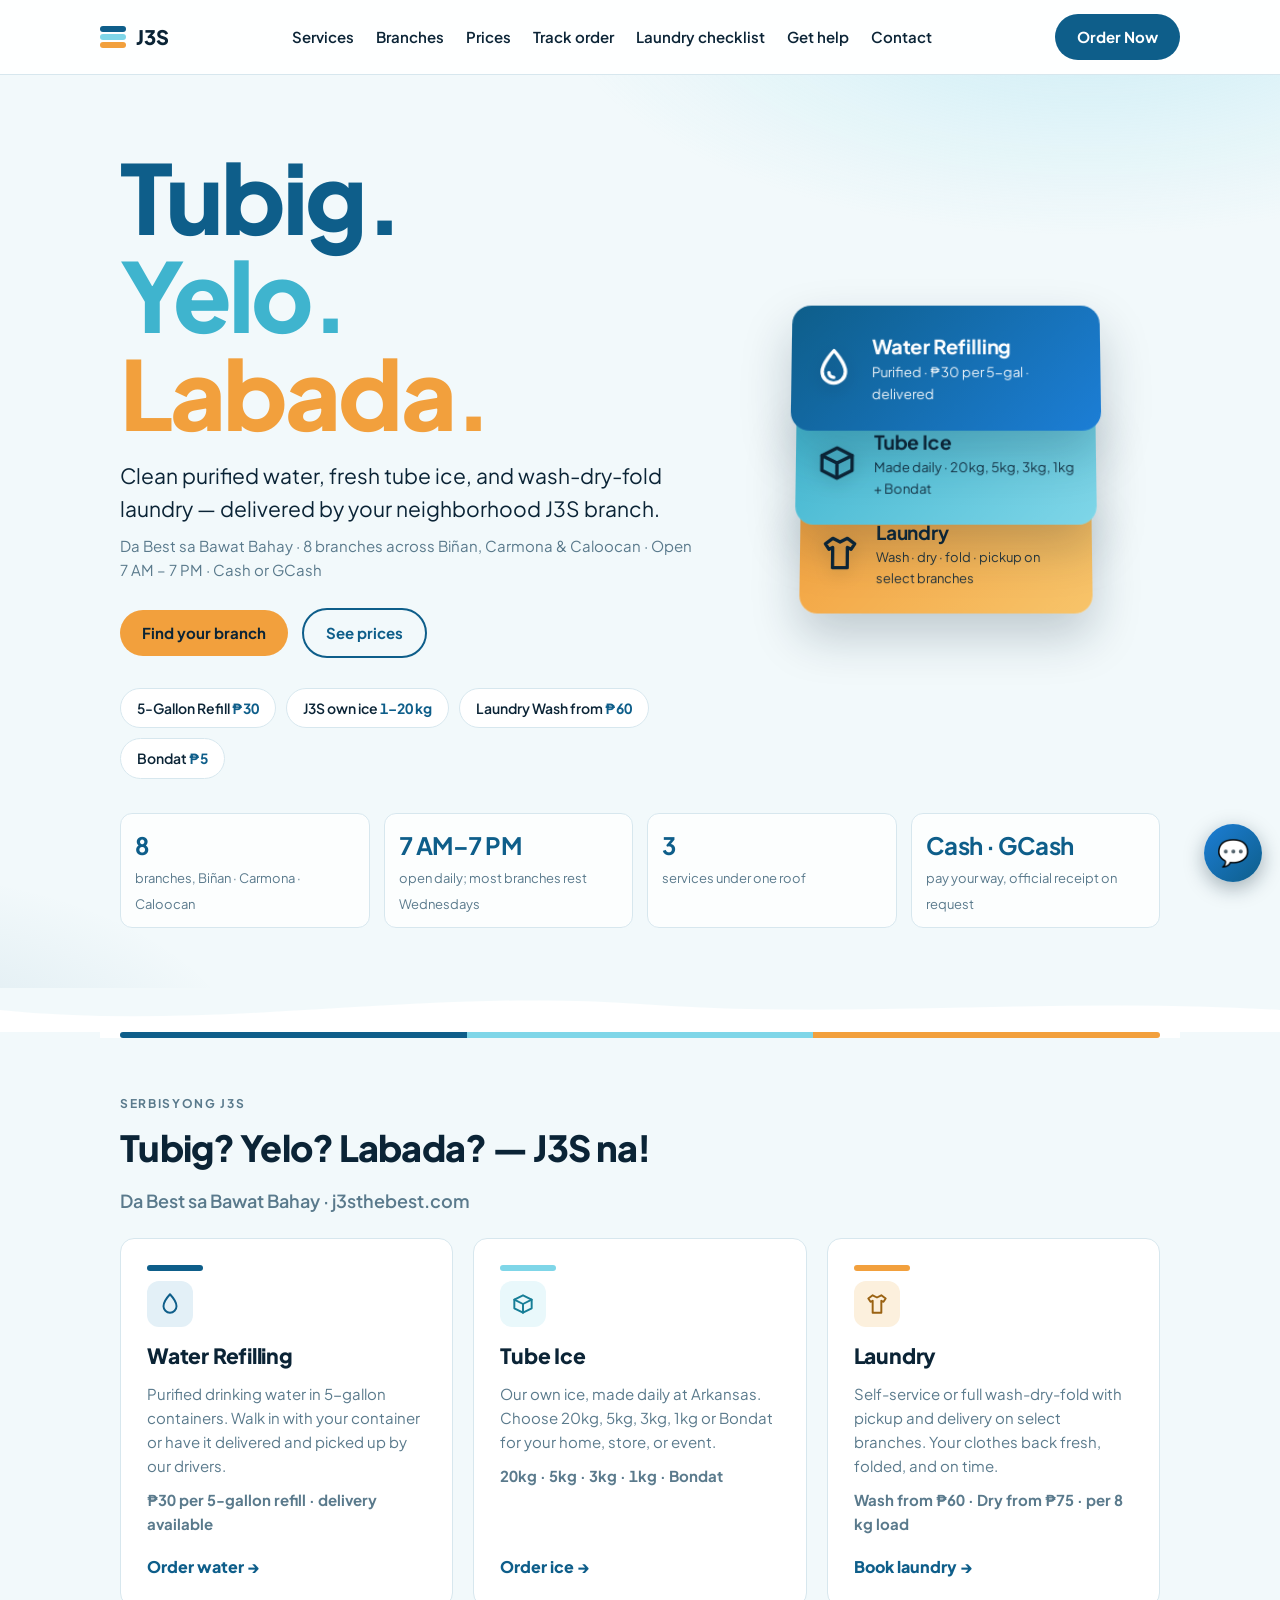
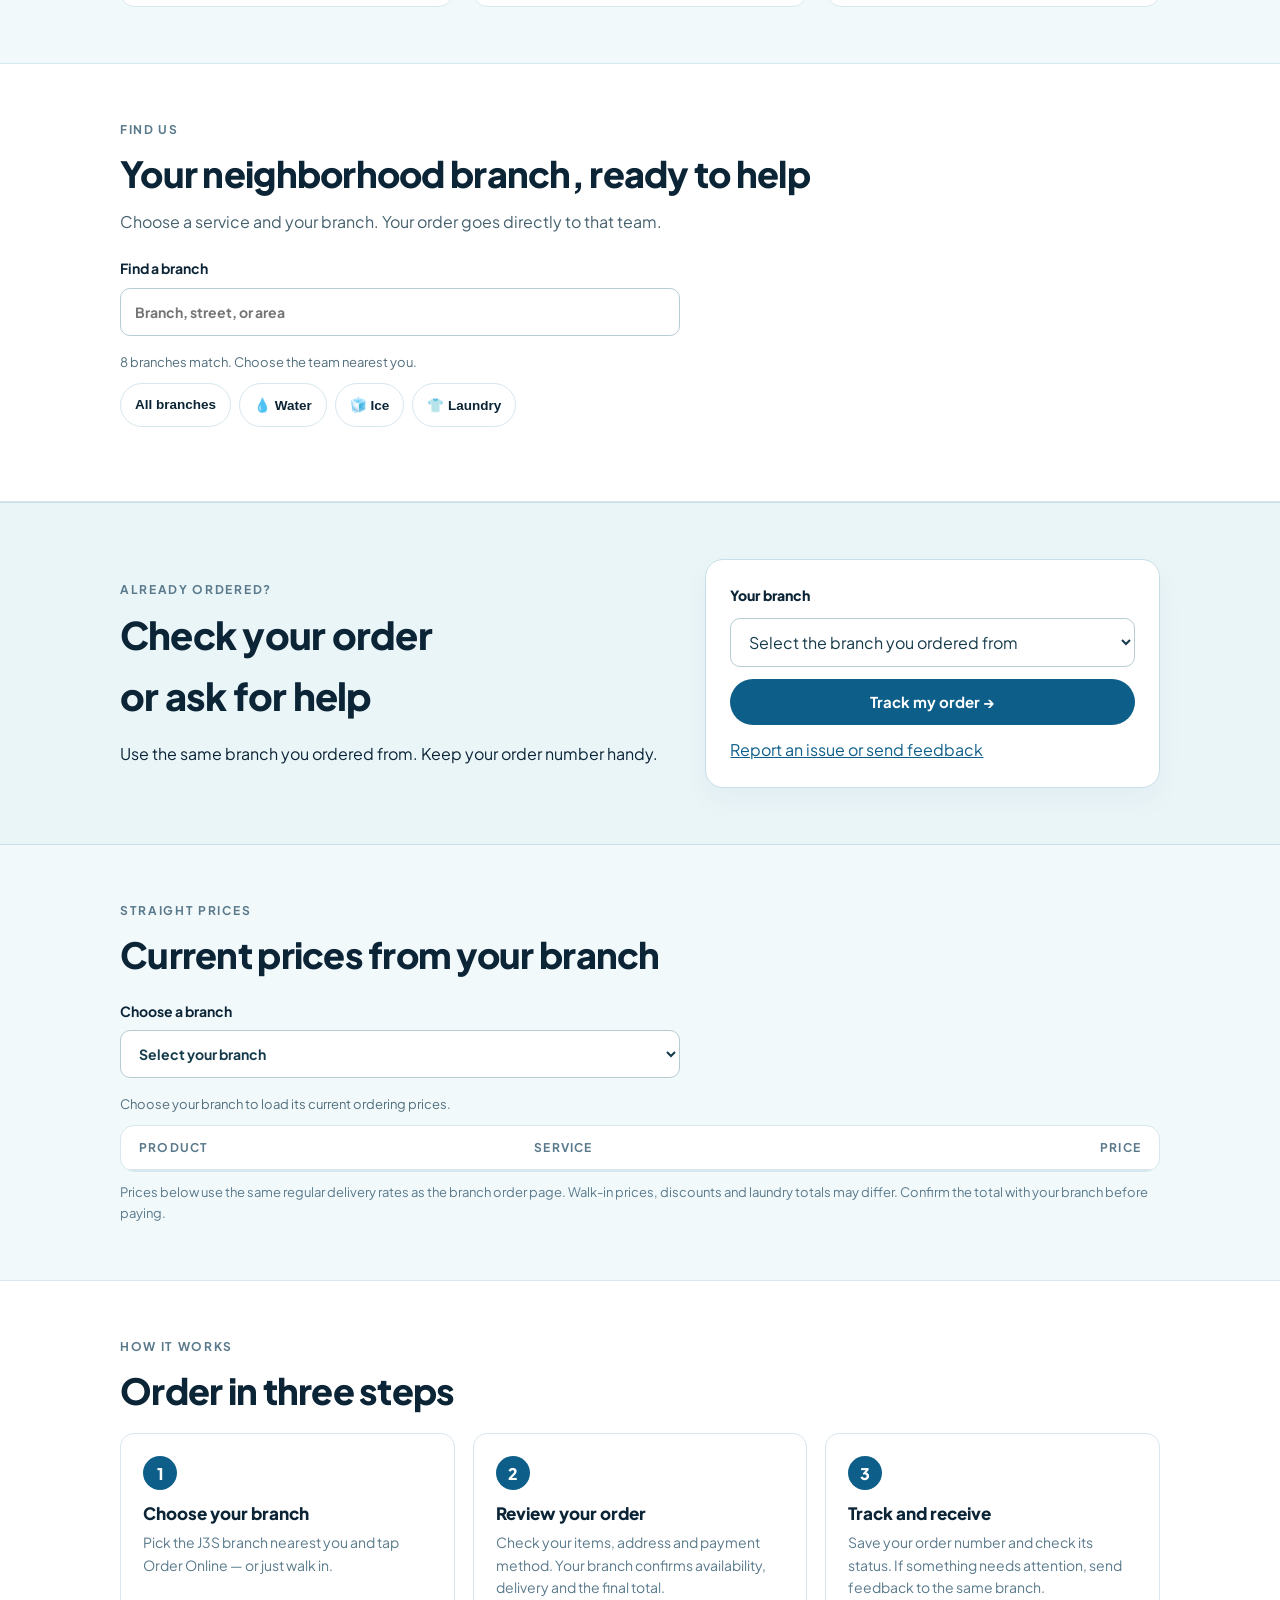
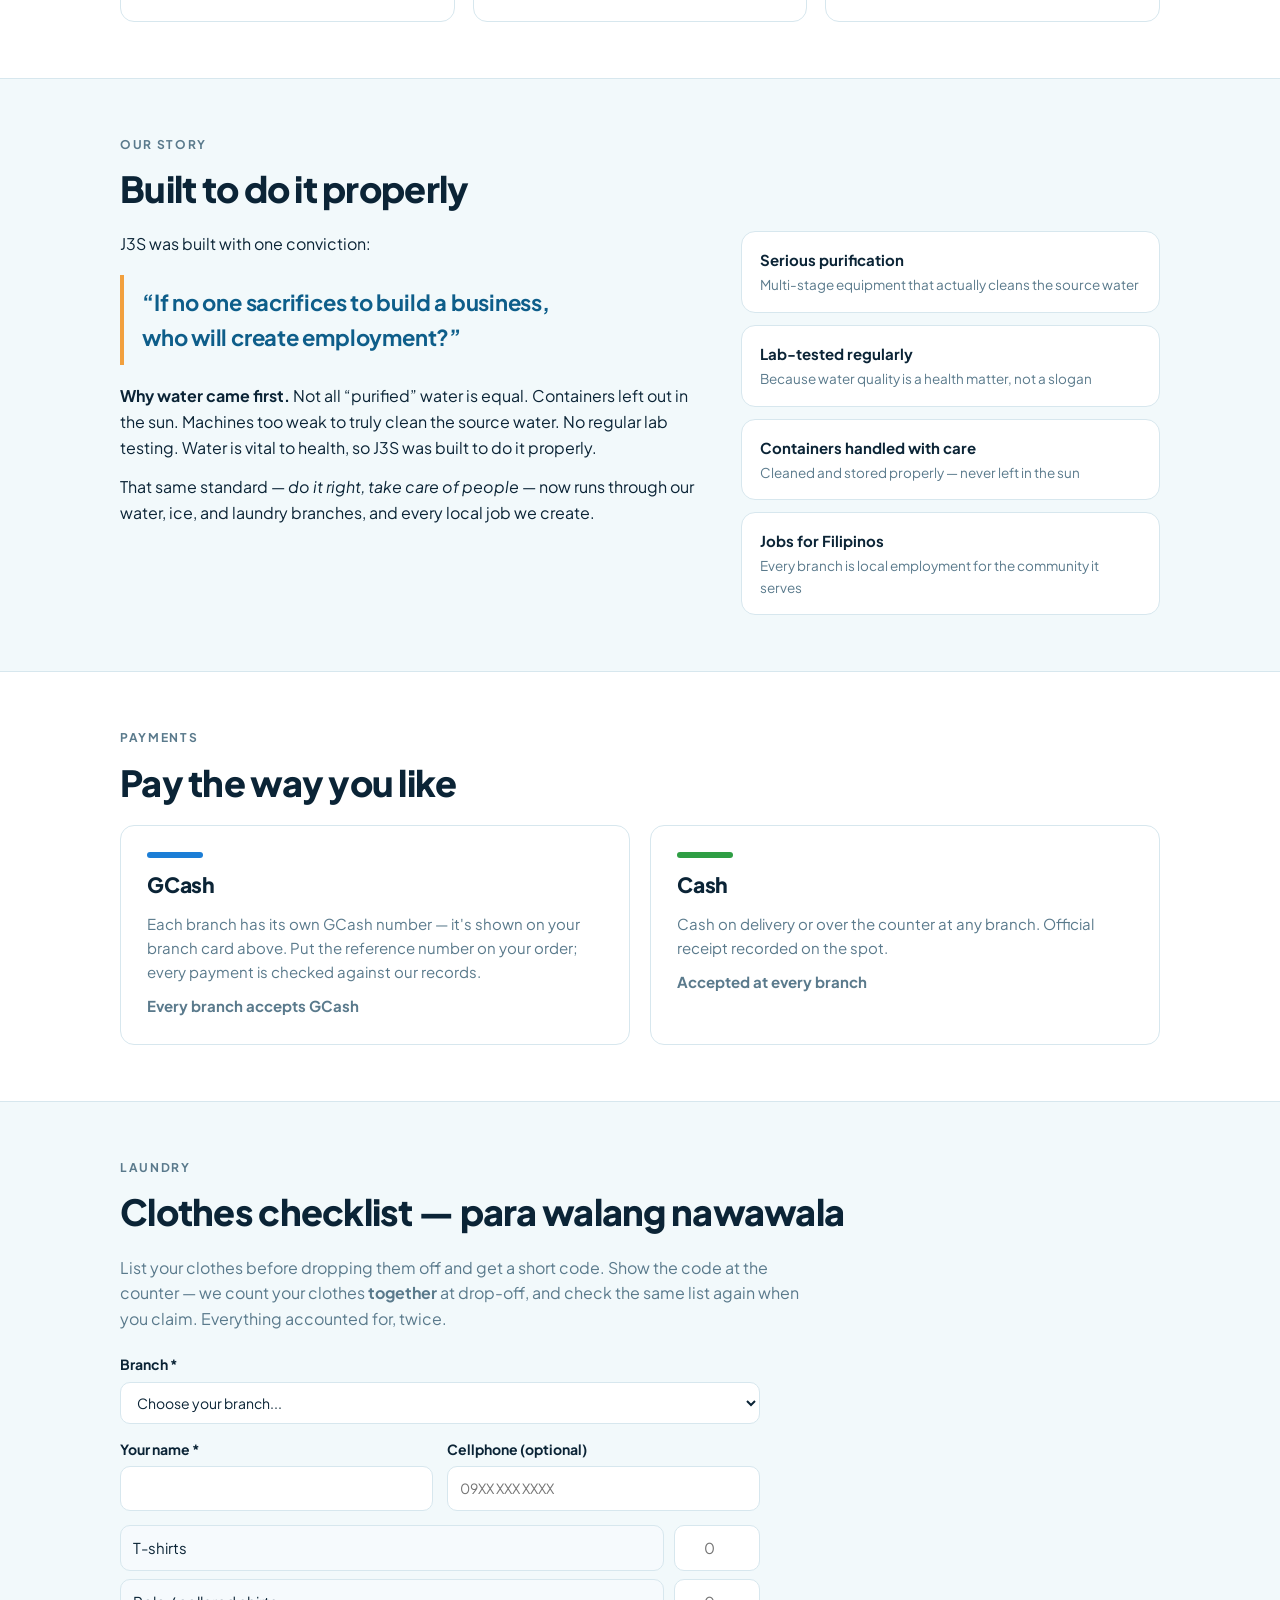
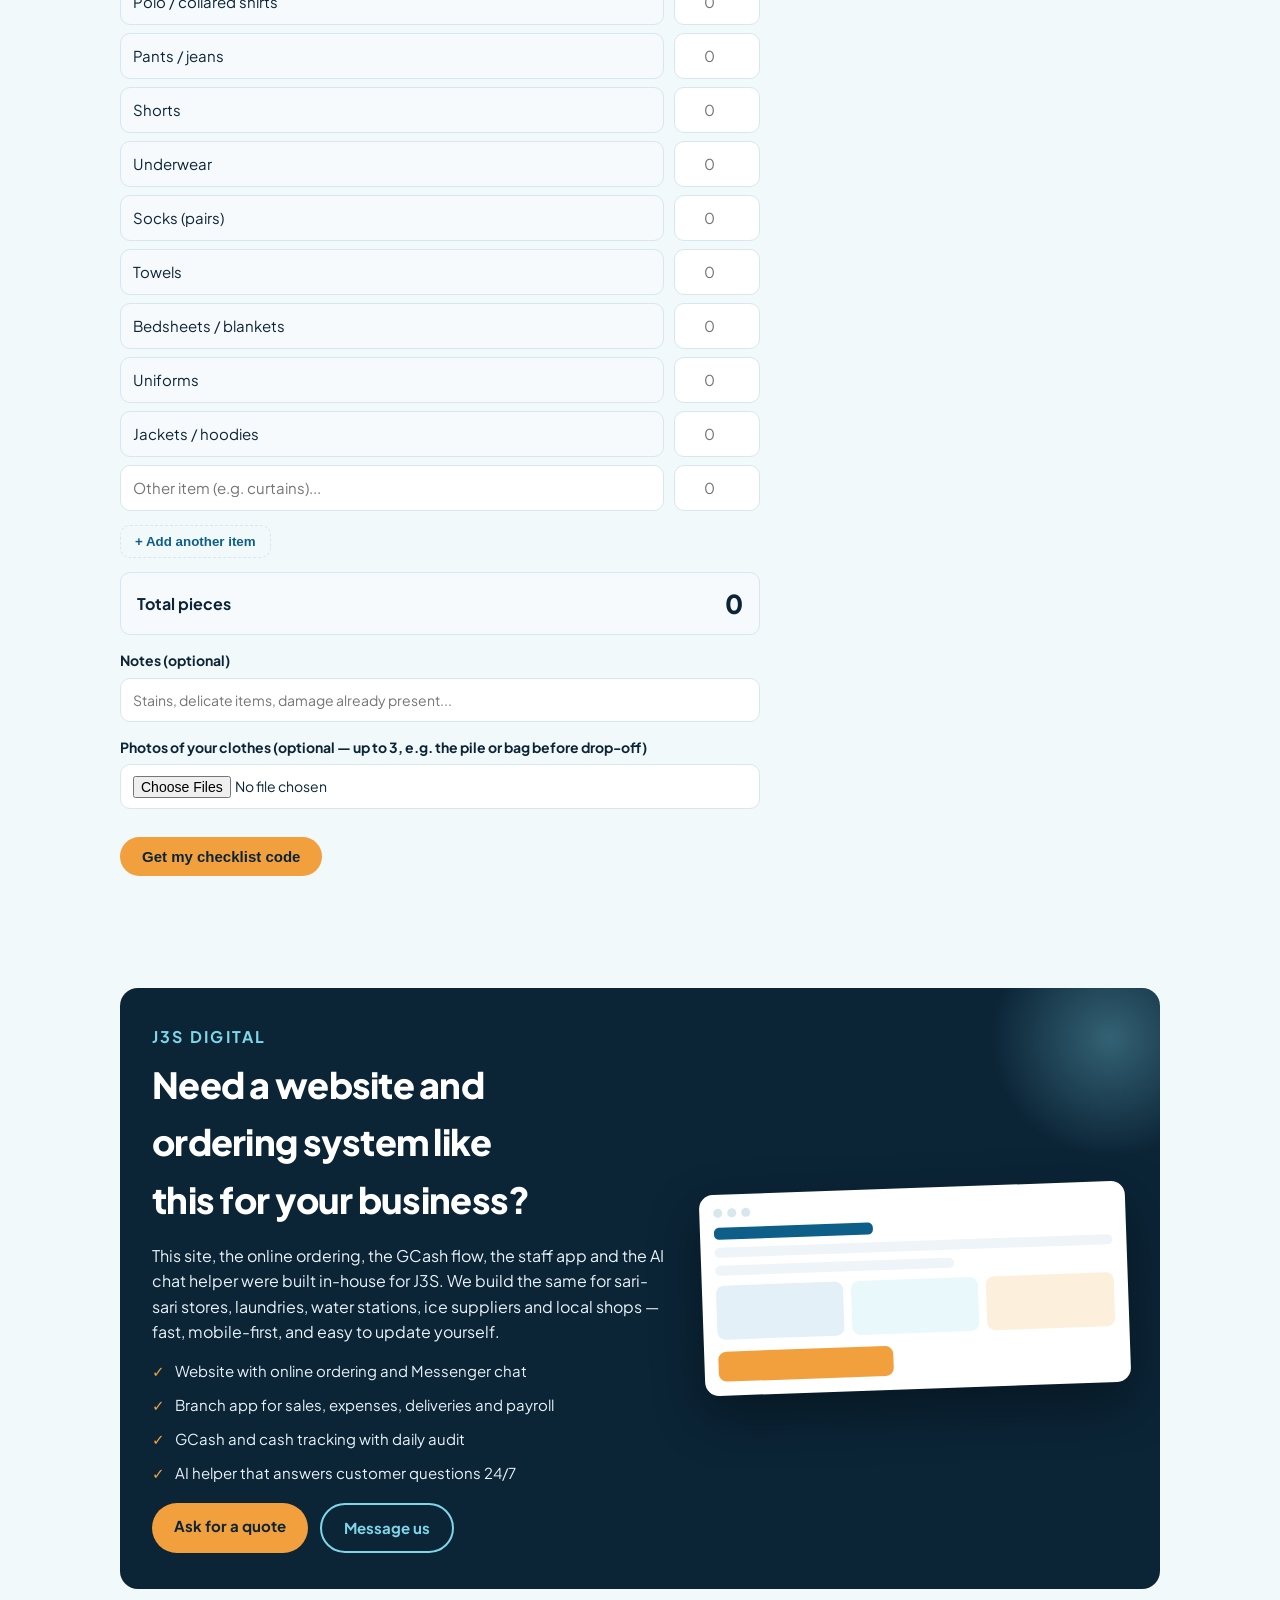
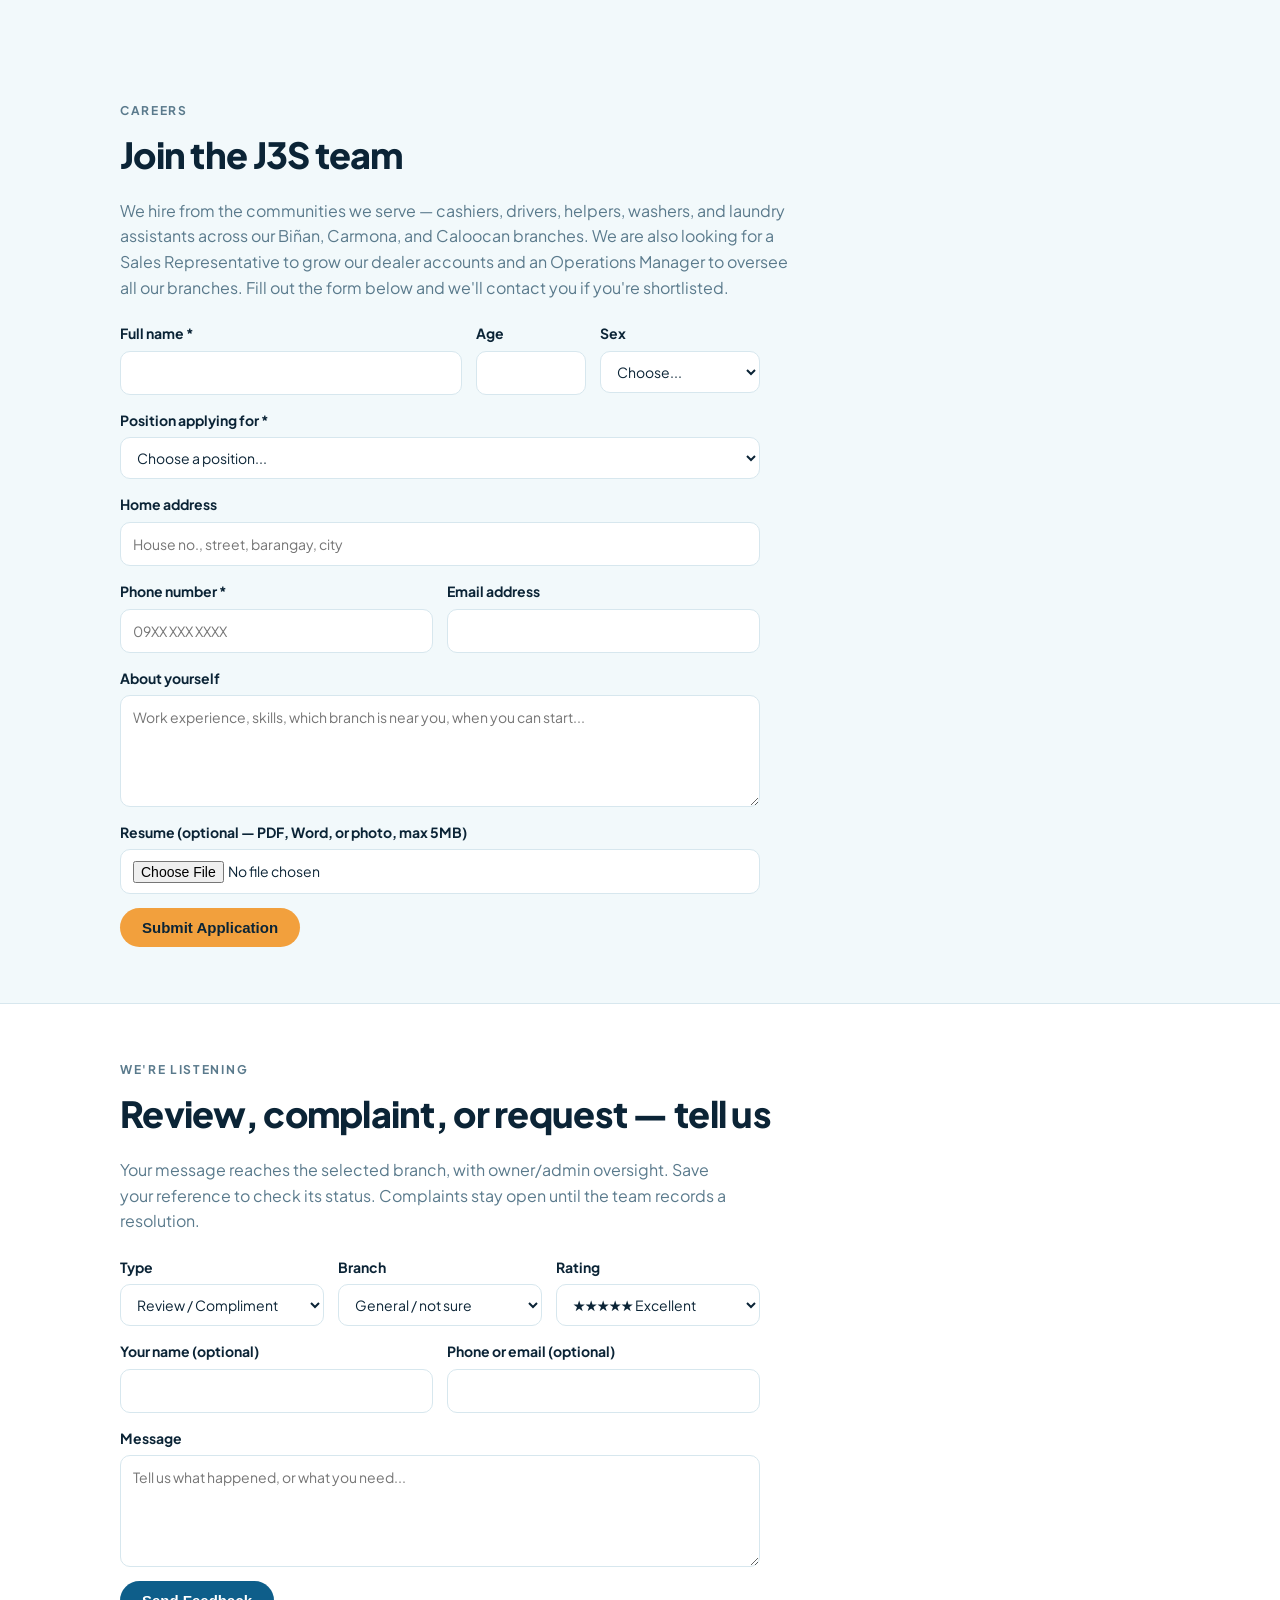
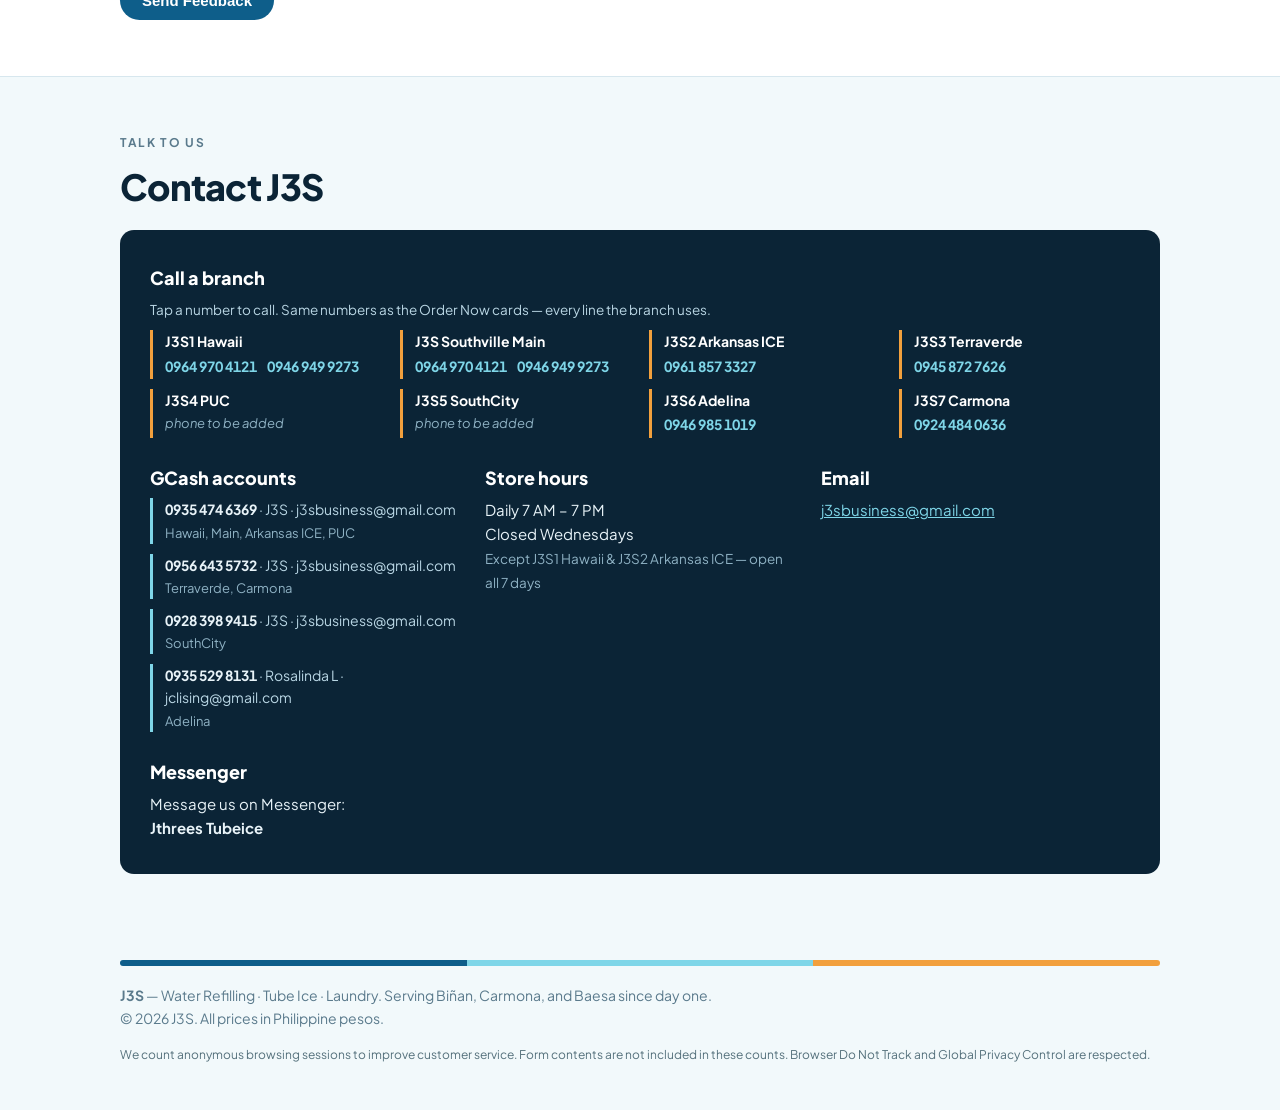
==== commit 439b9aab: "Simplify branch ordering and add customer care and visitor monitoring" ====
--- a/index.html
+++ b/index.html
@@ -353,8 +353,10 @@
   .mobile-cta .ic{font-size:18px;line-height:1}
 }
 </style>
+<link rel="stylesheet" href="customer-care.css">
 </head>
 <body>
+<a class="skip-link" href="#branches">Skip to ordering</a>
 
 <header>
   <div class="wrap nav">
@@ -366,10 +368,9 @@
       <a href="#services">Services</a>
       <a href="#branches">Branches</a>
       <a href="#prices">Prices</a>
-      <a href="#laundry-checklist">Laundry Checklist</a>
-      <a href="#story">Our Story</a>
-      <a href="#careers">Careers</a>
-      <a href="#feedback">Feedback</a>
+      <a href="#track-order">Track order</a>
+      <a href="#laundry-checklist">Laundry checklist</a>
+      <a href="#feedback" data-care-event="feedback_open">Get help</a>
       <a href="#contact">Contact</a>
     </nav>
     <a class="btn" href="#branches">Order Now</a>
@@ -398,7 +399,7 @@
       </div>
       <div class="chips" aria-label="Popular prices">
         <span class="chip">5-Gallon Refill <b>₱30</b></span>
-        <span class="chip">Tube Ice (Whole) <b>₱140</b></span>
+        <span class="chip">J3S own ice <b>1–20 kg</b></span>
         <span class="chip">Laundry Wash from <b>₱60</b></span>
         <span class="chip">Bondat <b>₱5</b></span>
       </div>
@@ -406,7 +407,7 @@
      <div class="stack reveal" id="stack" aria-hidden="true">
       <div class="stack-inner" id="stackInner">
         <div class="tile t1"><svg viewBox="0 0 24 24" fill="none" stroke="currentColor" stroke-width="1.8" stroke-linecap="round" stroke-linejoin="round"><path d="M12 3s6 6.5 6 11a6 6 0 0 1-12 0c0-4.5 6-11 6-11z"/><path d="M9.5 14.5a2.5 2.5 0 0 0 2.5 2.5"/></svg><div><b>Water Refilling</b><small>Purified · ₱30 per 5-gal · delivered</small></div></div>
-        <div class="tile t2"><svg viewBox="0 0 24 24" fill="none" stroke="currentColor" stroke-width="1.8" stroke-linecap="round" stroke-linejoin="round"><path d="M4 8l8-4 8 4v8l-8 4-8-4z"/><path d="M4 8l8 4 8-4M12 12v8"/></svg><div><b>Tube Ice</b><small>Made daily at Arkansas · ₱5 to ₱140</small></div></div>
+        <div class="tile t2"><svg viewBox="0 0 24 24" fill="none" stroke="currentColor" stroke-width="1.8" stroke-linecap="round" stroke-linejoin="round"><path d="M4 8l8-4 8 4v8l-8 4-8-4z"/><path d="M4 8l8 4 8-4M12 12v8"/></svg><div><b>Tube Ice</b><small>Made daily · 20kg, 5kg, 3kg, 1kg + Bondat</small></div></div>
         <div class="tile t3"><svg viewBox="0 0 24 24" fill="none" stroke="currentColor" stroke-width="1.8" stroke-linecap="round" stroke-linejoin="round"><path d="M8 4l4 2 4-2 4 3-2 3-2-1v11H8V9L6 10 4 7z"/></svg><div><b>Laundry</b><small>Wash · dry · fold · pickup on select branches</small></div></div>
       </div>
      </div>
@@ -445,8 +446,8 @@
           <span class="bar" aria-hidden="true"></span>
           <div class="ico" aria-hidden="true"><svg viewBox="0 0 24 24" fill="none" stroke="currentColor" stroke-width="1.8" stroke-linecap="round" stroke-linejoin="round"><path d="M4 8l8-4 8 4v8l-8 4-8-4z"/><path d="M4 8l8 4 8-4M12 12v8"/></svg></div>
           <h3>Tube Ice</h3>
-          <p>Fresh ice produced daily at our Arkansas ICE plant — from sari-sari store packs to wholesale blocks for events and businesses.</p>
-          <p class="price">₱5 Bondat · ₱8/kilo · ₱100/20&nbsp;kg · ₱140 whole</p>
+          <p>Our own ice, made daily at Arkansas. Choose 20kg, 5kg, 3kg, 1kg or Bondat for your home, store, or event.</p>
+          <p class="price">20kg · 5kg · 3kg · 1kg · Bondat</p>
           <div class="go"><a href="#branches" onclick="setSvcFilter('ice')">Order ice &rarr;</a></div>
         </div>
         <div class="card svc-laundry reveal">
@@ -464,7 +465,10 @@
   <section id="branches" style="background:var(--white);border-top:1px solid var(--line);border-bottom:1px solid var(--line)">
     <div class="wrap">
       <p class="eyebrow">Find us</p>
-      <h2>Eight branches, one tap to order</h2>
+      <h2>Your neighborhood branch, ready to help</h2>
+      <p class="care-lead">Choose a service and your branch. Your order goes directly to that team.</p>
+      <label class="care-search">Find a branch<input id="branchSearch" type="search" placeholder="Branch, street, or area" autocomplete="off"></label>
+      <p id="branchSearchStatus" class="care-muted" aria-live="polite"></p>
       <div class="filters" id="svcFilters" aria-label="Filter branches by service">
         <button type="button" class="on" data-f="all" onclick="setSvcFilter('all')">All branches</button>
         <button type="button" data-f="water" onclick="setSvcFilter('water')">💧 Water</button>
@@ -476,17 +480,25 @@
     </div>
   </section>
 
+  <section id="track-order" class="care-strip">
+    <div class="wrap care-track-grid">
+      <div><p class="eyebrow">Already ordered?</p><h2>Check your order or ask for help</h2><p>Use the same branch you ordered from. Keep your order number handy.</p></div>
+      <div class="care-track-controls"><label for="trackBranch">Your branch</label><select id="trackBranch"></select><a id="trackOrderLink" class="btn" data-care-event="track_click" href="#branches">Track my order →</a><a href="#feedback" data-care-event="feedback_open">Report an issue or send feedback</a></div>
+    </div>
+  </section>
   <section id="prices">
     <div class="wrap">
       <p class="eyebrow">Straight prices</p>
-      <h2>Walk-in price list</h2>
+      <h2>Current prices from your branch</h2>
+      <label class="care-search">Choose a branch<select id="priceBranch"><option value="">Select your branch</option></select></label>
+      <p id="livePriceStatus" class="care-muted" aria-live="polite">Choose your branch to load its current ordering prices.</p>
       <div class="price-wrap">
         <table>
           <thead><tr><th>Product</th><th>Service</th><th style="text-align:right">Price</th></tr></thead>
           <tbody id="priceRows"><!-- rendered from CONTENT --></tbody>
         </table>
       </div>
-      <p class="price-note">Regular customer prices shown; laundry prices are starting rates. Dealer and wholesale pricing available case-to-case — ask your branch or order online.</p>
+      <p class="price-note">Prices below use the same regular delivery rates as the branch order page. Walk-in prices, discounts and laundry totals may differ. Confirm the total with your branch before paying.</p>
     </div>
   </section>
 
@@ -496,8 +508,8 @@
       <h2>Order in three steps</h2>
       <div class="steps">
         <div class="step reveal"><h3>Choose your branch</h3><p>Pick the J3S branch nearest you and tap Order Online — or just walk in.</p></div>
-        <div class="step reveal"><h3>Pay your way</h3><p>Cash on delivery or GCash — your receipt is recorded either way.</p></div>
-        <div class="step reveal"><h3>Delivered or ready</h3><p>Our drivers deliver water and ice to your door, or your laundry comes back folded.</p></div>
+        <div class="step reveal"><h3>Review your order</h3><p>Check your items, address and payment method. Your branch confirms availability, delivery and the final total.</p></div>
+        <div class="step reveal"><h3>Track and receive</h3><p>Save your order number and check its status. If something needs attention, send feedback to the same branch.</p></div>
       </div>
     </div>
   </section>
@@ -683,8 +695,7 @@
     <div class="wrap">
       <p class="eyebrow">We're listening</p>
       <h2>Review, complaint, or request — tell us</h2>
-      <p style="color:var(--mist);max-width:52ch;margin-bottom:22px">Good or bad, your message goes straight
-      to the owners. Complaints get tracked until they're resolved.</p>
+      <p style="color:var(--mist);max-width:52ch;margin-bottom:22px">Your message reaches the selected branch, with owner/admin oversight. Save your reference to check its status. Complaints stay open until the team records a resolution.</p>
       <form id="fbForm" class="fb-form" novalidate>
         <div class="fb-row">
           <label>Type
@@ -896,8 +907,6 @@
     { product:"Ice 3 Kilos",               service:"Ice",    price:25 },
     { product:"Ice 5 Kilos",               service:"Ice",    price:40 },
     { product:"Ice 20 Kilos",              service:"Ice",    price:100 },
-    { product:"Whole Block",               service:"Ice",    price:140 },
-    { product:"Mr Freeze Tube ICE",        service:"Ice",    price:180 },
     { product:"Laundry Wash (per 8 kg load)", service:"Laundry", price:60 },
     { product:"Laundry Dry (per 8 kg load)",  service:"Laundry", price:75 }
   ]
@@ -927,6 +936,8 @@
    owner-published content fetched from the J3S system. */
 var CURRENT = CONTENT;
 function renderSite(C){
+C.branches.forEach(function(b){ if(/hawaii/i.test(b.name)) b.order='https://j3s1-southville-hawaii.up.railway.app/order'; });
+C.prices=(C.prices||[]).filter(function(p){ return !/mr freeze|whole block/i.test(p.product||''); });
 CURRENT = C;
 
 if (C.site && C.site.heading) {
@@ -966,14 +977,11 @@
     (b.gcash ? '<div class="meta">GCash: ' + esc(b.gcash.name) + ' · ' + esc(b.gcash.number) +
                (b.gcash.email ? '<br>' + esc(b.gcash.email) : '') + '</div>' +
                '<div><button type="button" class="qr-btn" onclick="openQr(' + i + ')">Scan GCash QR</button></div>' : '') +
-    '<div class="order-link"><a href="' + safeHref(b.order) + '">Order online &rarr;</a></div>' +
+    '<div class="order-link"><a data-care-event="order_click" data-branch-origin="' + esc(b.order ? new URL(b.order, location.origin).origin : '') + '" href="' + safeHref(b.order) + '">Order online &rarr;</a></div>' +
   '</div>';
 }).join('');
 
-document.getElementById('priceRows').innerHTML = C.prices.map(function(p){
-  var amt = (p.price === null || p.price === undefined) ? 'ask branch' : peso(p.price);
-  return '<tr><td>' + esc(p.product) + '</td><td>' + esc(p.service) + '</td><td class="amt">' + amt + '</td></tr>';
-}).join('');
+document.getElementById('priceRows').replaceChildren(); // Prices load only from the selected branch.
 
 /* Phone directory: every branch line, tap-to-call (same numbers as the Order cards) */
 var _pd = document.getElementById('phoneDirectory');
@@ -1119,7 +1127,10 @@
       status.textContent = 'Please write at least a short message.';
       return;
     }
+    var requestKey = document.getElementById('fbForm').dataset.requestKey || crypto.randomUUID();
+    document.getElementById('fbForm').dataset.requestKey = requestKey;
     var payload = {
+      request_key: requestKey,
       feedback_type: typeSel.value,
       branch_name: branchSel.value,
       customer_name: document.getElementById('fbName').value.trim(),
@@ -1131,7 +1142,9 @@
     btn.disabled = true;
     status.className = 'fb-status';
     status.textContent = 'Sending...';
-    fetch(CONTENT.feedbackApi, {
+    var feedbackBranch = CURRENT.branches.find(function(b){ return b.name === branchSel.value; });
+    var feedbackApi = feedbackBranch ? new URL(feedbackBranch.order).origin + '/api/public/feedback' : CONTENT.feedbackApi;
+    fetch(feedbackApi, {
       method: 'POST',
       headers: {'Content-Type': 'application/json'},
       body: JSON.stringify(payload)
@@ -1141,7 +1154,8 @@
       if (res.ok && res.d.success) {
         document.getElementById('fbForm').innerHTML =
           '<p style="font-size:18px;font-weight:800;color:#2F9E44">Salamat! Your feedback was received.</p>' +
-          '<p style="color:var(--mist)">The owners read every message. Complaints are tracked until resolved.</p>';
+          '<p style="color:var(--mist)">Reference: <strong>' + esc(res.d.reference || '') + '</strong>. Keep this reference. Your branch can review it with owner/admin oversight.</p>';
+        if(res.d.tracking_token && window.showFeedbackReceipt) window.showFeedbackReceipt(res.d, new URL(feedbackApi).origin);
       } else {
         throw new Error(res.d.error || 'Submission failed');
       }
@@ -1439,5 +1453,7 @@
   document.querySelectorAll('.reveal').forEach(function(el){ el.classList.add('in'); });
 }
 </script>
+<script src="customer-care.js" defer></script>
+<script src="website-visit.js" data-page="home" data-endpoint="https://j3s-southville-main.up.railway.app/api/public/website-visit" defer></script>
 </body>
 </html>
--- a/customer-care.css
+++ b/customer-care.css
@@ -0,0 +1,27 @@
+:root{scroll-padding-top:90px}
+html{scroll-behavior:smooth}
+.skip-link{position:fixed;top:-80px;left:12px;z-index:1000;background:#fff;color:#113c4d;padding:12px;border-radius:8px}
+.skip-link:focus{top:12px}
+:focus-visible{outline:3px solid #e89424;outline-offset:4px}
+.care-lead{max-width:58ch;color:#45616e;margin:-8px 0 22px;line-height:1.65}
+.care-search{display:flex;flex-direction:column;gap:8px;font-size:14px;font-weight:700;max-width:560px;margin:16px 0}
+.care-search input,.care-search select,.care-track-controls select{width:100%;min-height:48px;border:1px solid #b7cbd4;border-radius:10px;padding:12px 14px;background:#fff;color:#153a4b;font:inherit}
+.care-muted{font-size:13px;line-height:1.6;color:#526f7d;margin:10px 0}
+.care-strip{background:#eaf5f8;border-block:1px solid #c8dfe7}
+.care-track-grid{display:grid;grid-template-columns:1.2fr 1fr;gap:40px;align-items:center}
+.care-track-grid h2{font-size:clamp(26px,3vw,38px);max-width:20ch}
+.care-track-controls{display:grid;gap:12px;align-content:start;background:#fff;border:1px solid #c8dfe7;border-radius:18px;padding:24px;box-shadow:0 12px 28px #12384a0a}
+.care-track-controls label{font-weight:800;font-size:14px}
+.care-track-controls .btn{text-align:center;justify-content:center}
+.branch{display:flex;flex-direction:column;box-shadow:0 8px 24px #153a4b08}
+.branch .order-link{margin-top:auto;padding-top:20px}
+.branch .order-link a{display:block;background:#0c536b;color:white!important;border-radius:10px;padding:13px 16px;text-align:center;text-decoration:none!important}
+.branch .order-link a:hover{background:#073e51}
+.branch[hidden]{display:none!important}
+.care-receipt{margin:18px 0;padding:20px;border:1px solid #bddcd0;background:#eef9f3;border-radius:12px;line-height:1.7;overflow-wrap:anywhere}
+.care-receipt h3{font-size:20px;margin:0 0 8px}
+.care-receipt a{font-weight:700;text-decoration:underline}
+.care-privacy{font-size:12px;line-height:1.7;color:#55717c;padding-top:16px}
+.filters button{min-height:44px}
+@media(max-width:700px){.care-track-grid{grid-template-columns:1fr;gap:20px}.care-track-controls{padding:20px}.care-search{max-width:none}.branch-grid{gap:16px}.care-track-grid h2{max-width:none}.nav .btn{padding:10px 14px;font-size:13px}.hero{padding-bottom:38px}}
+@media(prefers-reduced-motion:reduce){html{scroll-behavior:auto}*{scroll-behavior:auto!important}}
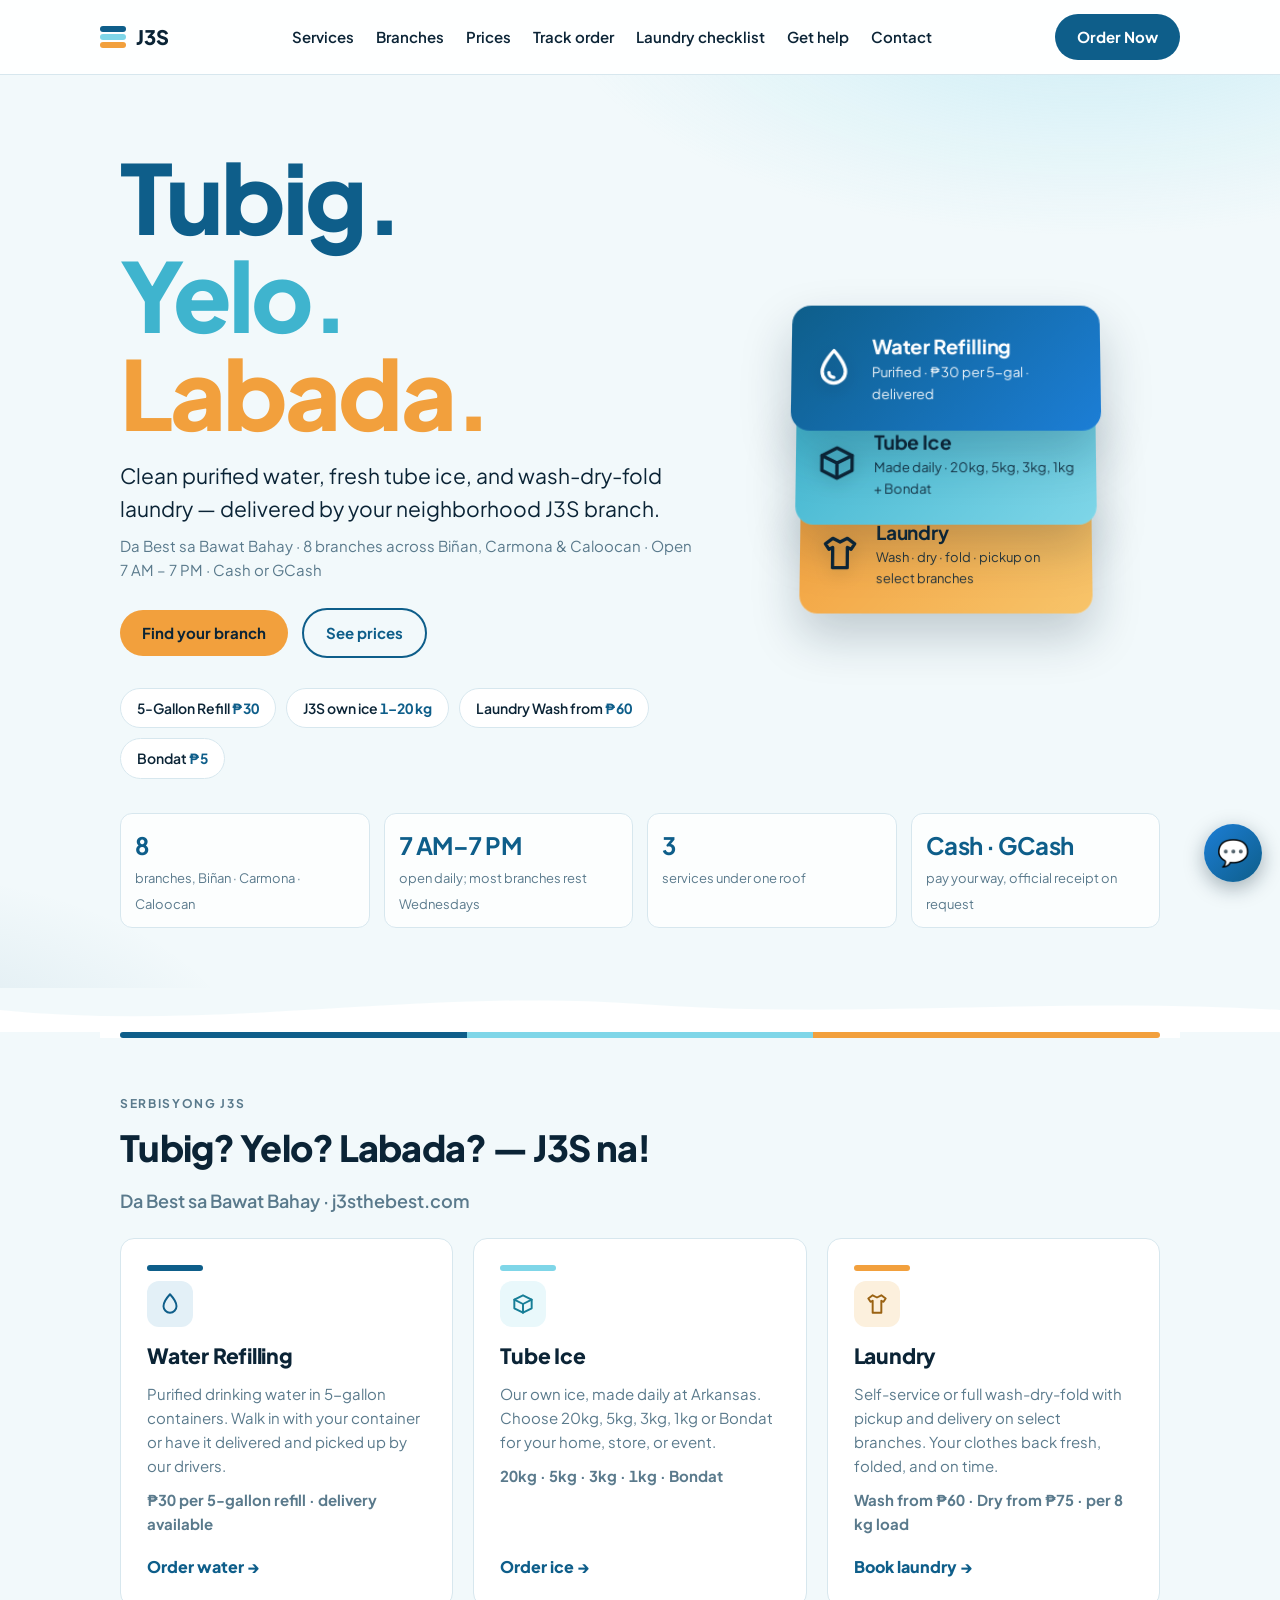
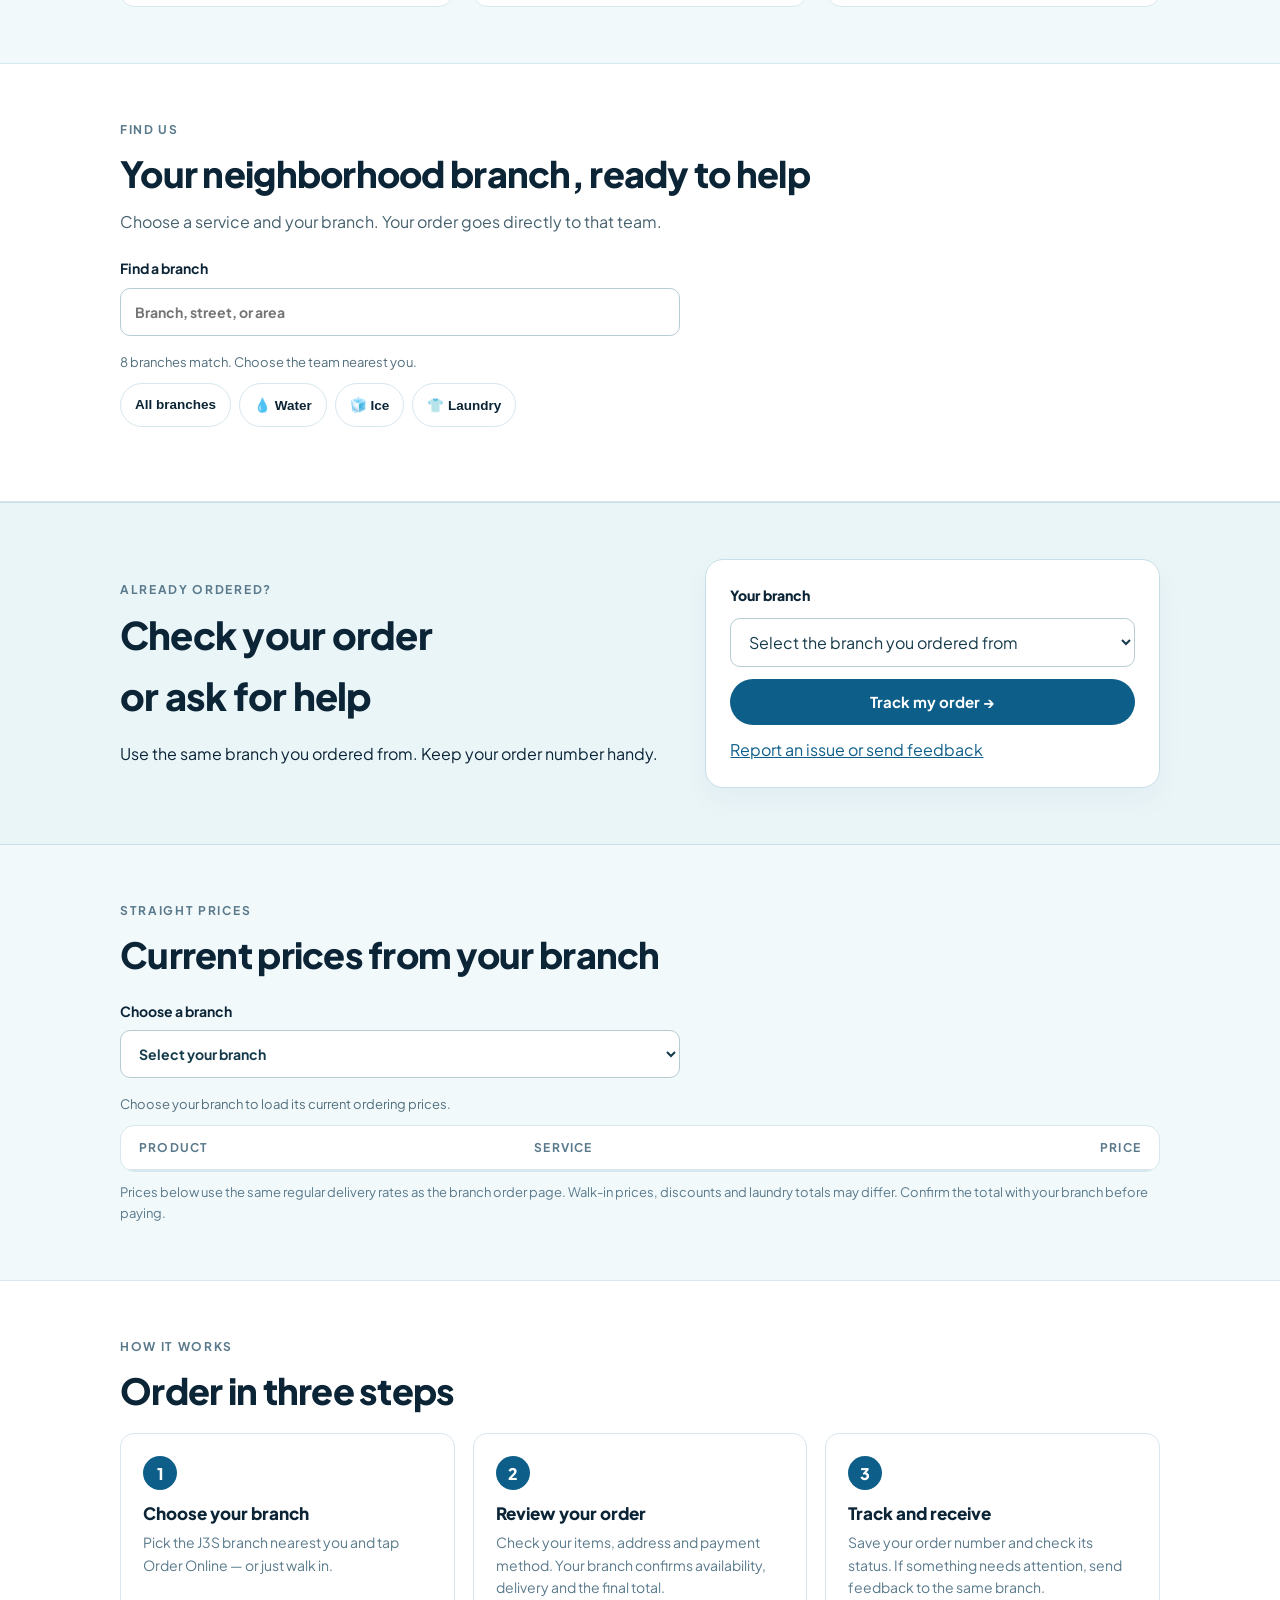
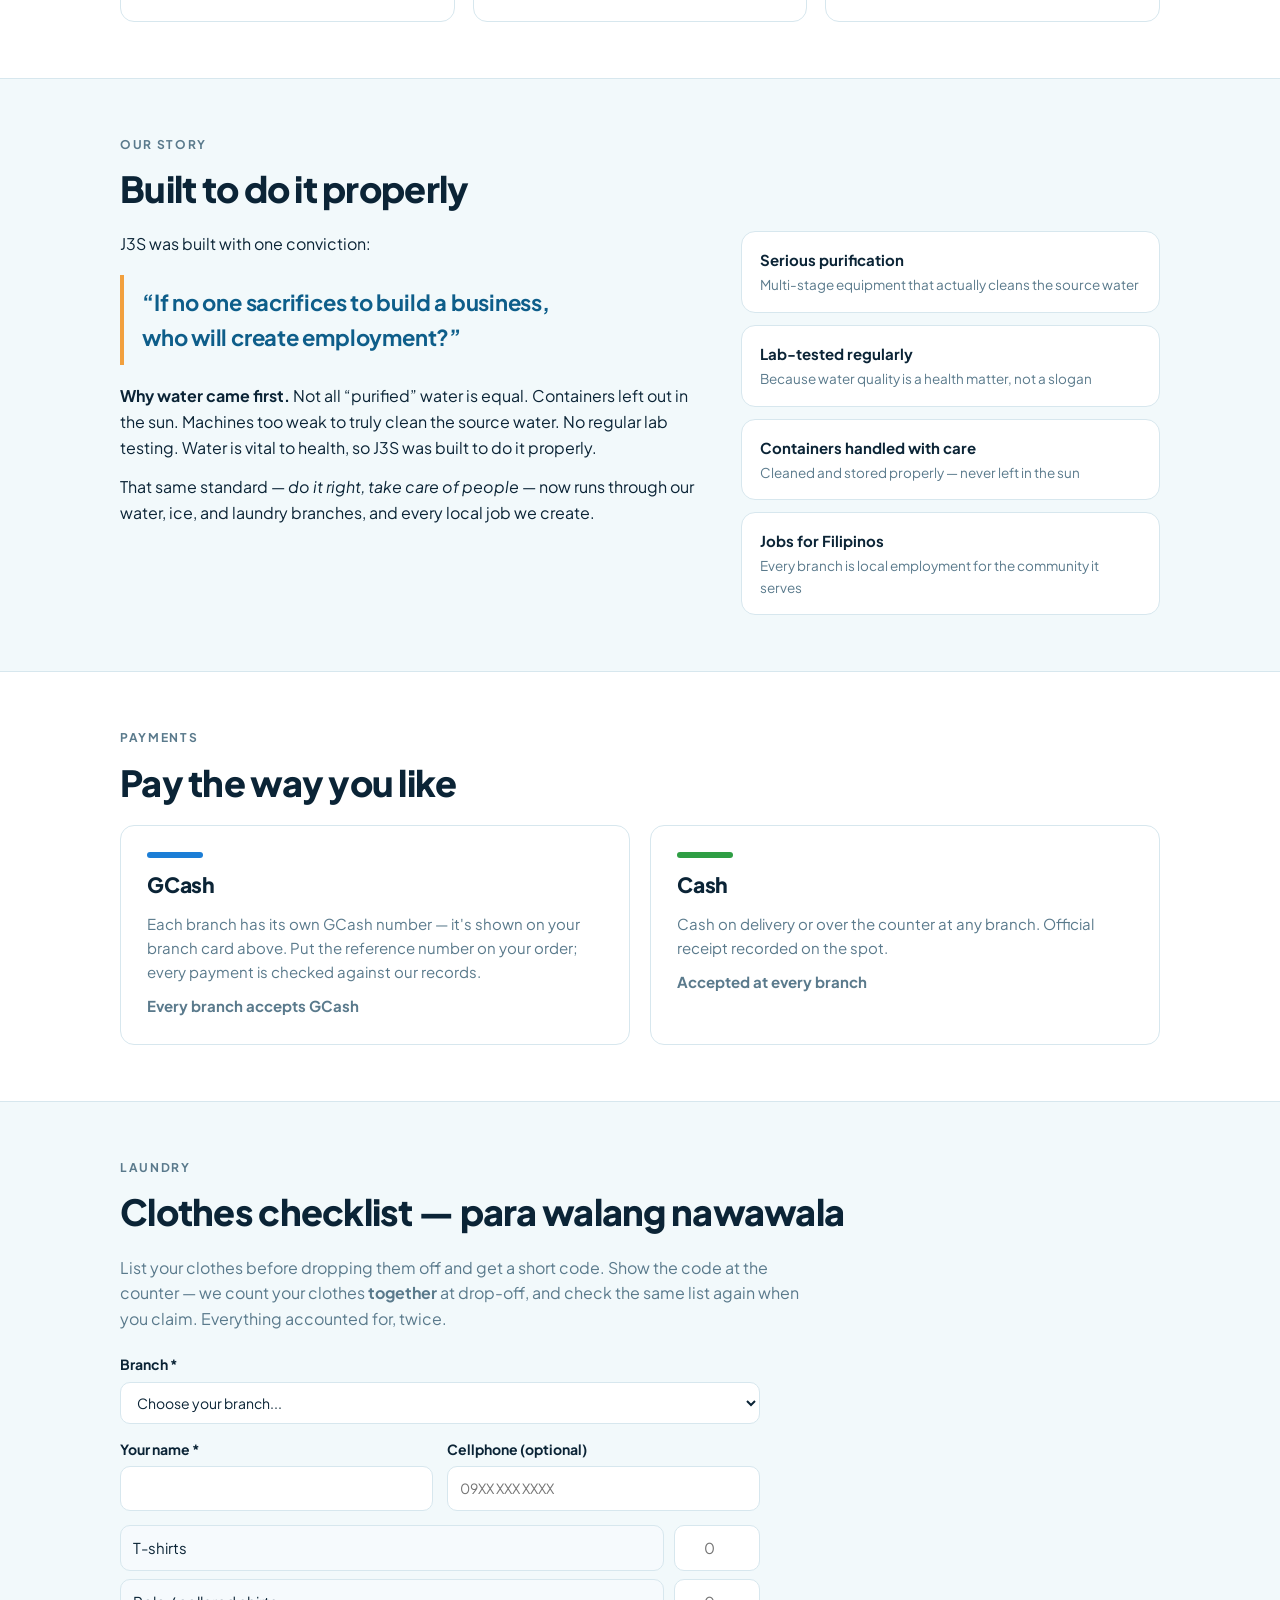
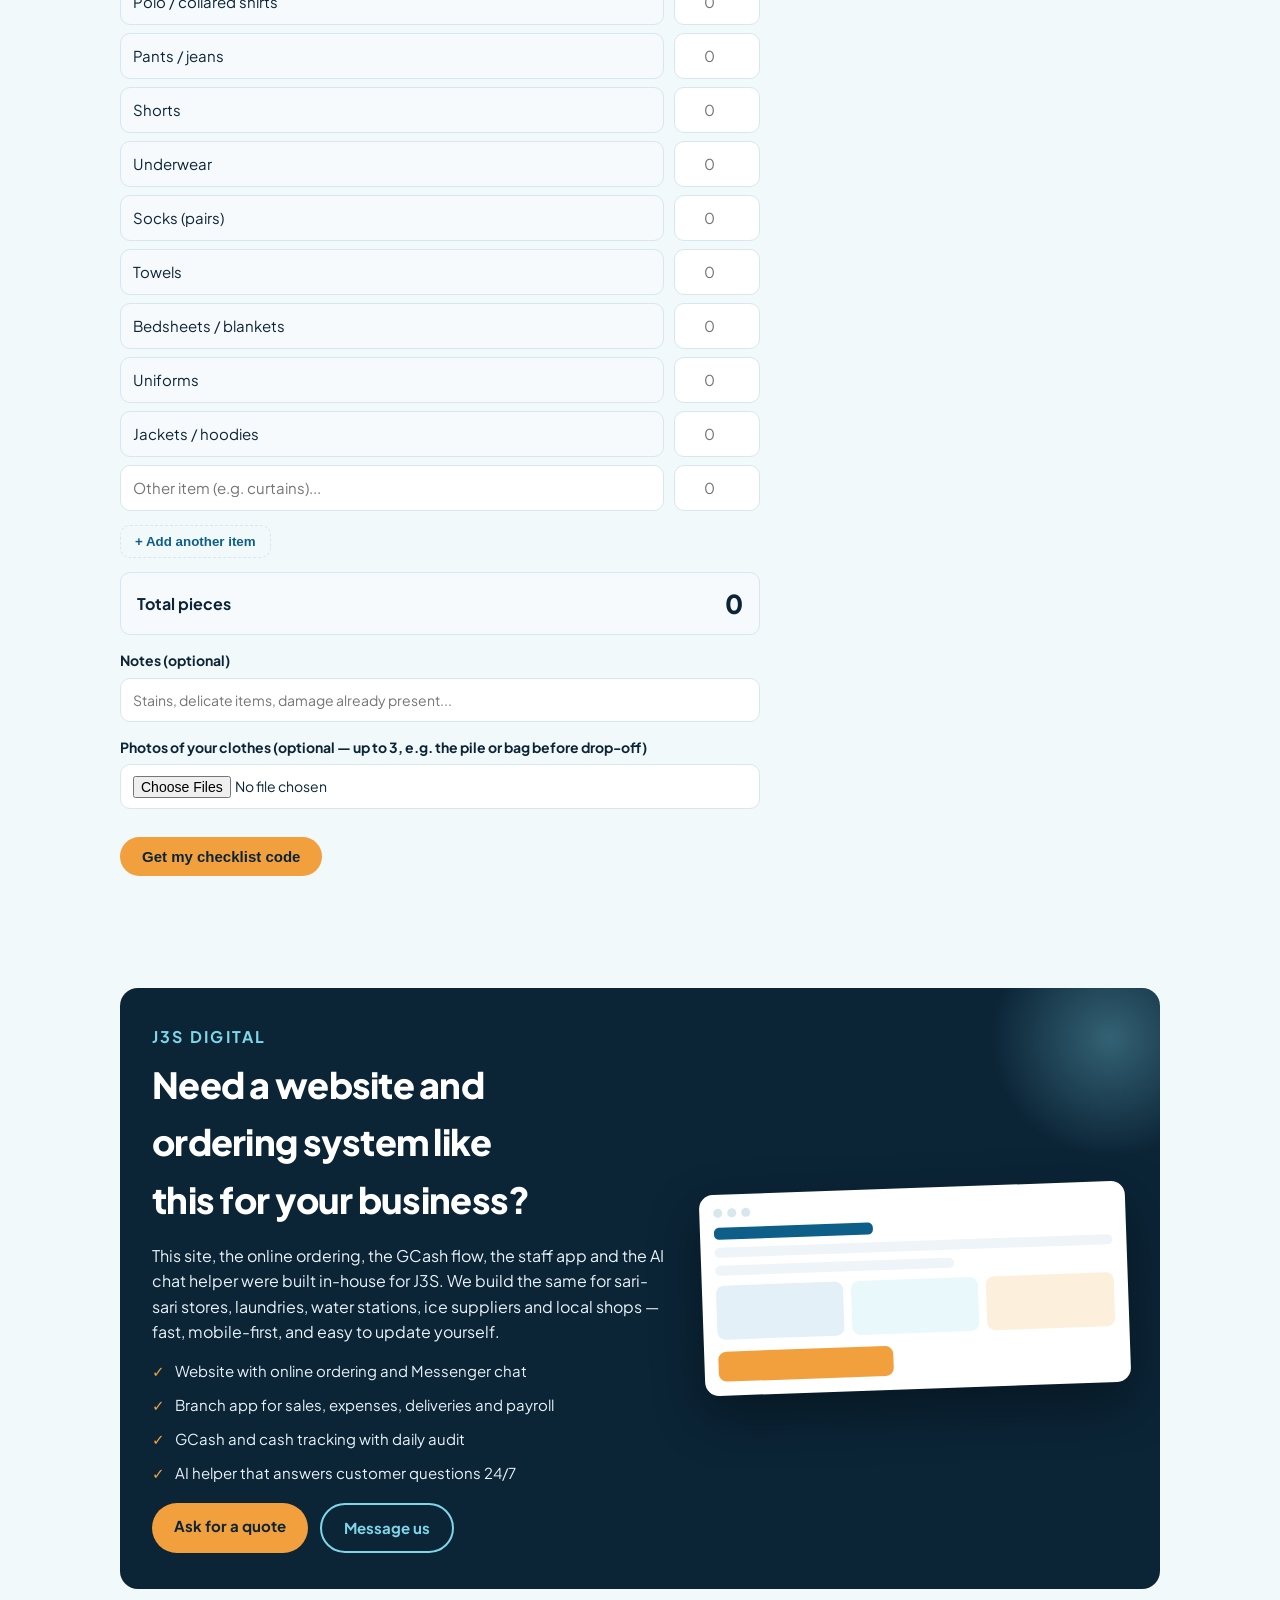
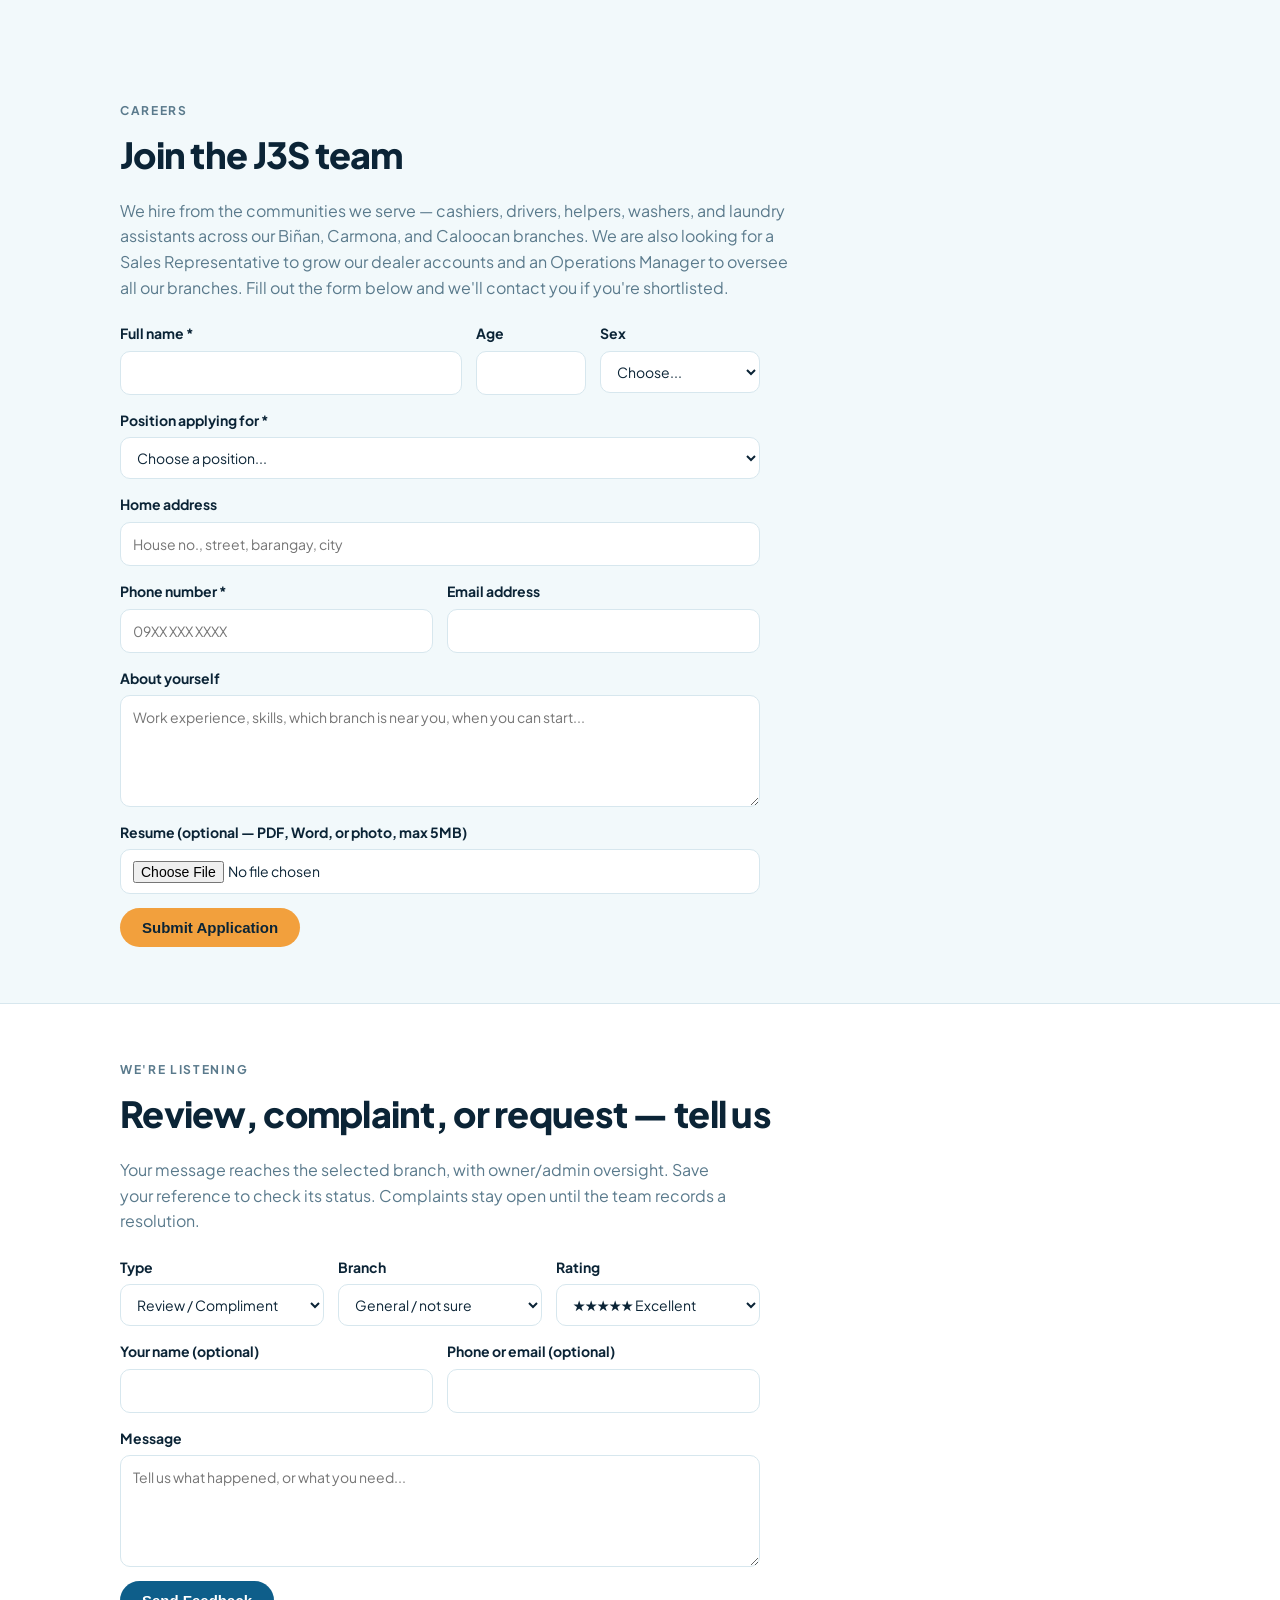
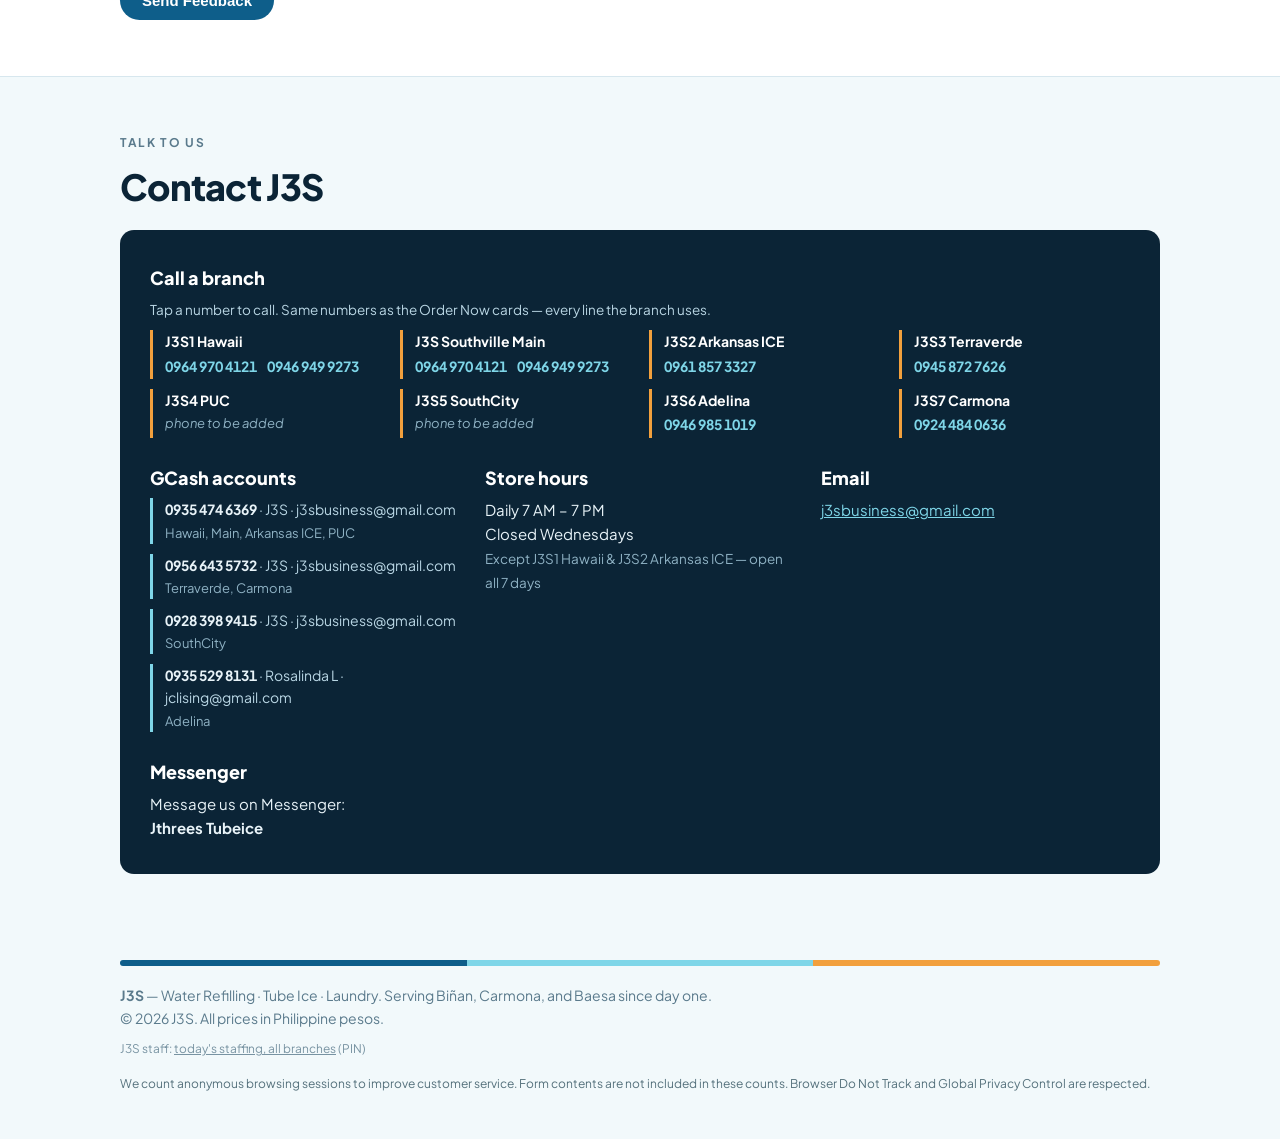
==== commit b32bb25a: "Footer: staff link to the PIN-protected staffing page (who is working today, all branches) Co-Author" ====
--- a/index.html
+++ b/index.html
@@ -829,6 +829,7 @@
     <div class="triband" aria-hidden="true"><span class="b1"></span><span class="b2"></span><span class="b3"></span></div>
     <p><b>J3S</b> — Water Refilling · Tube Ice · Laundry. Serving Biñan, Carmona, and Baesa since day one.</p>
     <p id="footerYear"></p>
+    <p style="margin-top:10px;font-size:.85em;opacity:.8">J3S staff: <a href="https://j3s-southville-main.up.railway.app/staffing" rel="nofollow noopener" target="_blank" style="color:inherit;text-decoration:underline">today's staffing, all branches</a> (PIN)</p>
   </div>
 </footer>
 
@@ -901,6 +902,7 @@
   photos: [],
 
   prices: [
+    { product:"Mr Freeze 45 kilos (sack included)", service:"Ice", price:200 },
     { product:"5-Gallon Container Refill", service:"Water",  price:30 },
     { product:"Bondat",                    service:"Ice",    price:5 },
     { product:"Ice 1 Kilo",                service:"Ice",    price:8 },
@@ -937,7 +939,7 @@
 var CURRENT = CONTENT;
 function renderSite(C){
 C.branches.forEach(function(b){ if(/hawaii/i.test(b.name)) b.order='https://j3s1-southville-hawaii.up.railway.app/order'; });
-C.prices=(C.prices||[]).filter(function(p){ return !/mr freeze|whole block/i.test(p.product||''); });
+C.prices=(C.prices||[]).filter(function(p){ return !/whole block/i.test(p.product||''); });
 CURRENT = C;
 
 if (C.site && C.site.heading) {
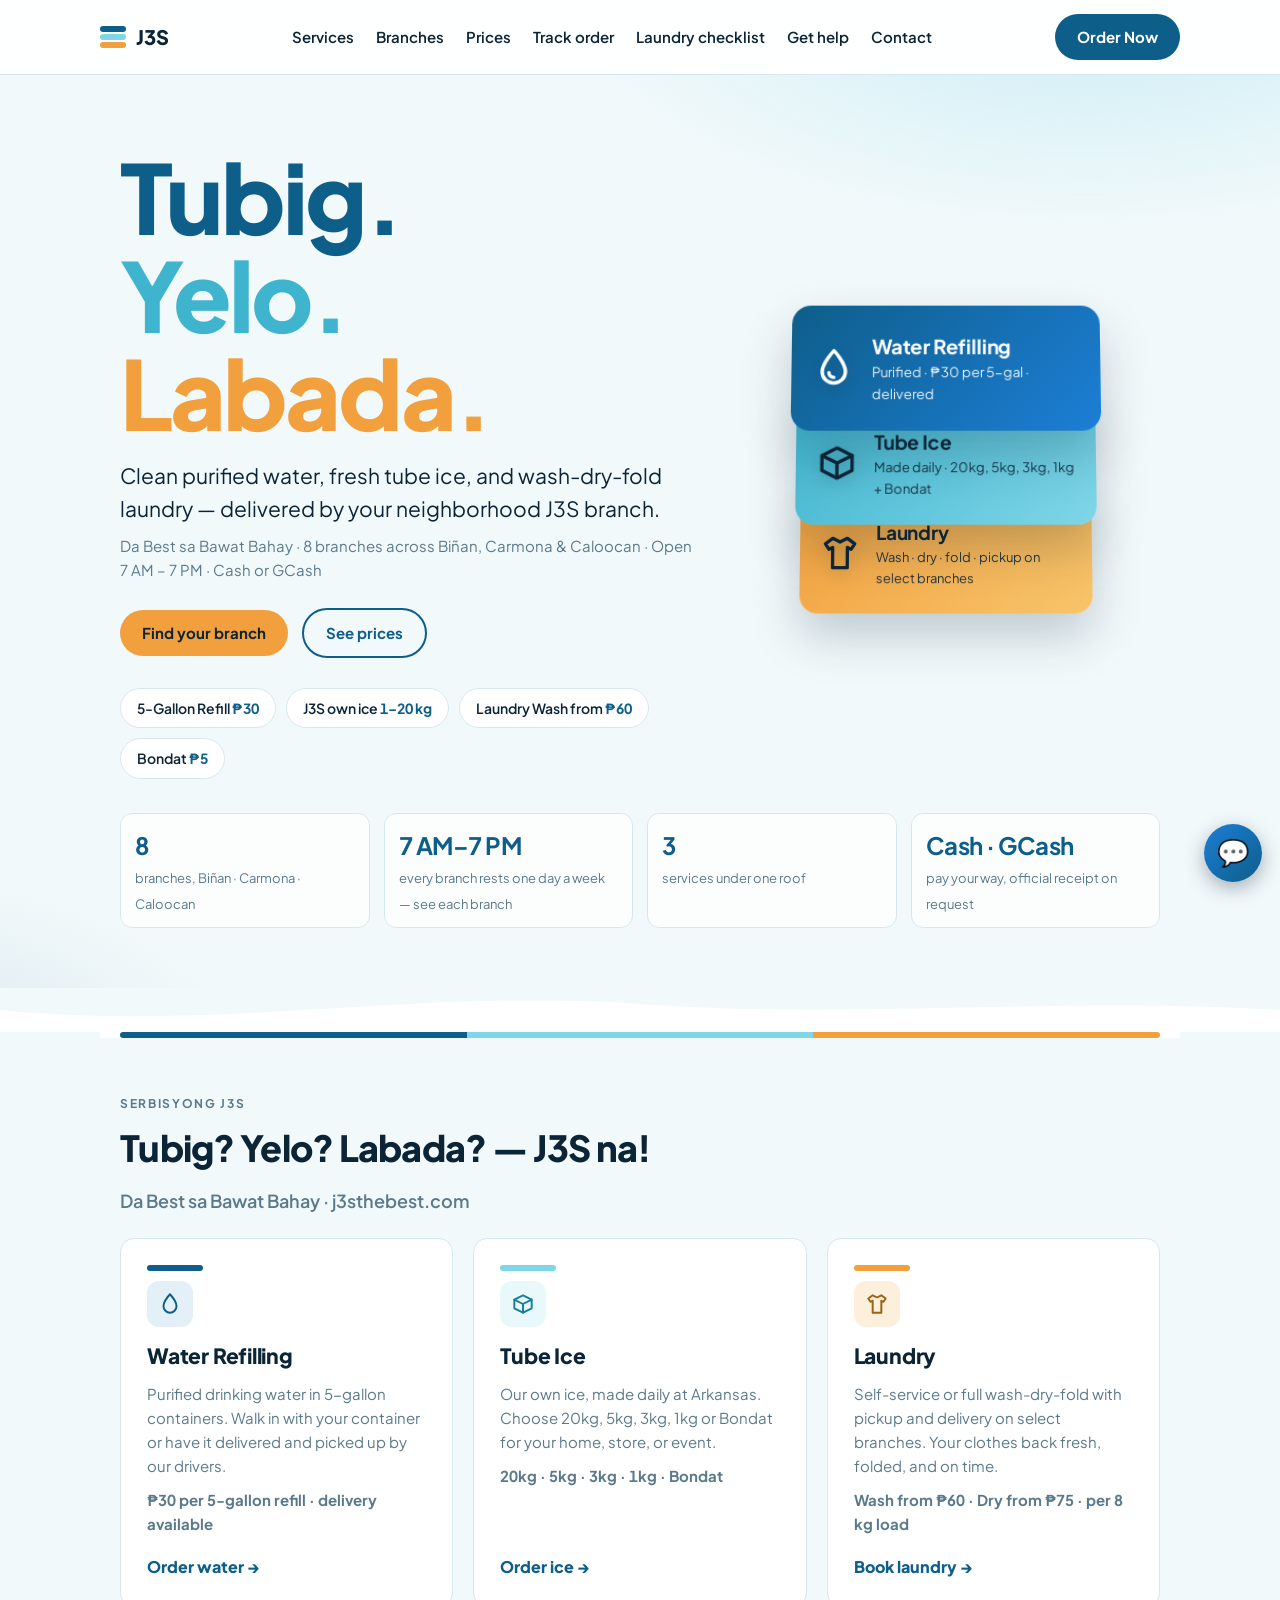
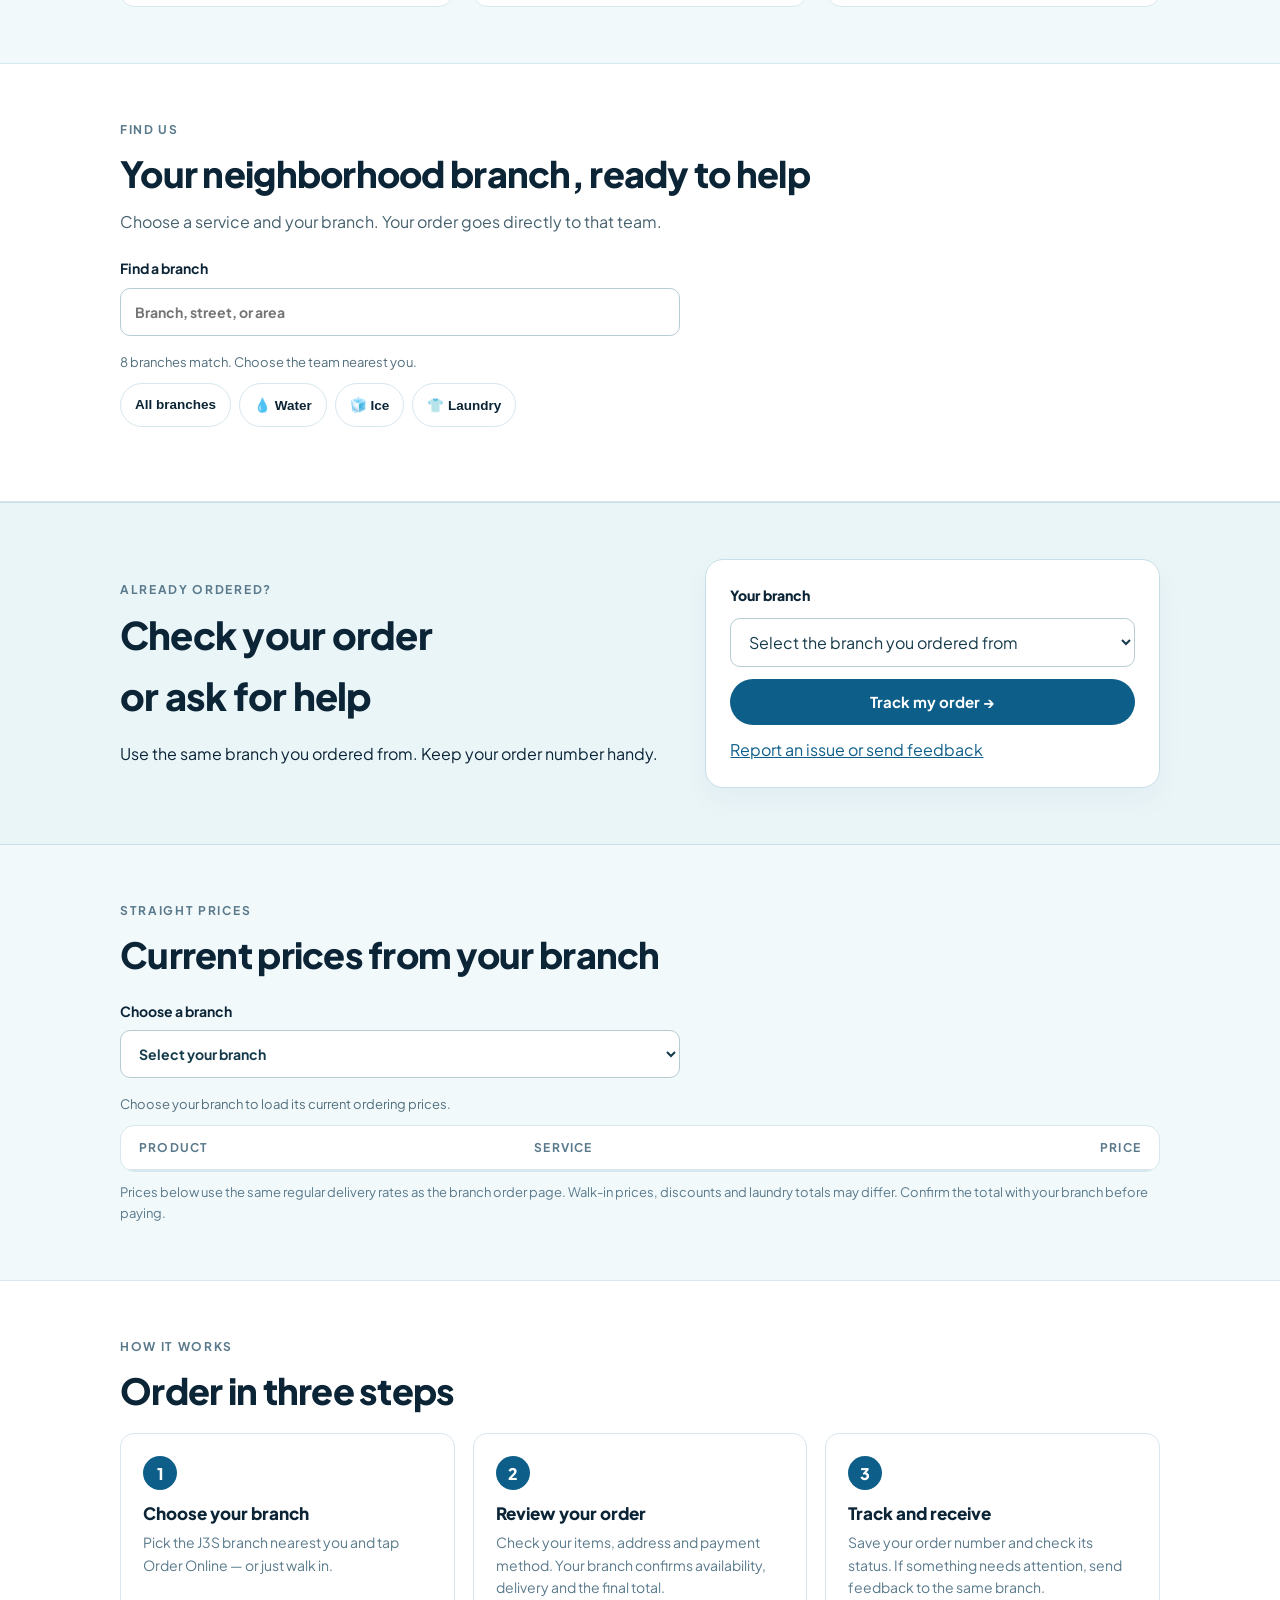
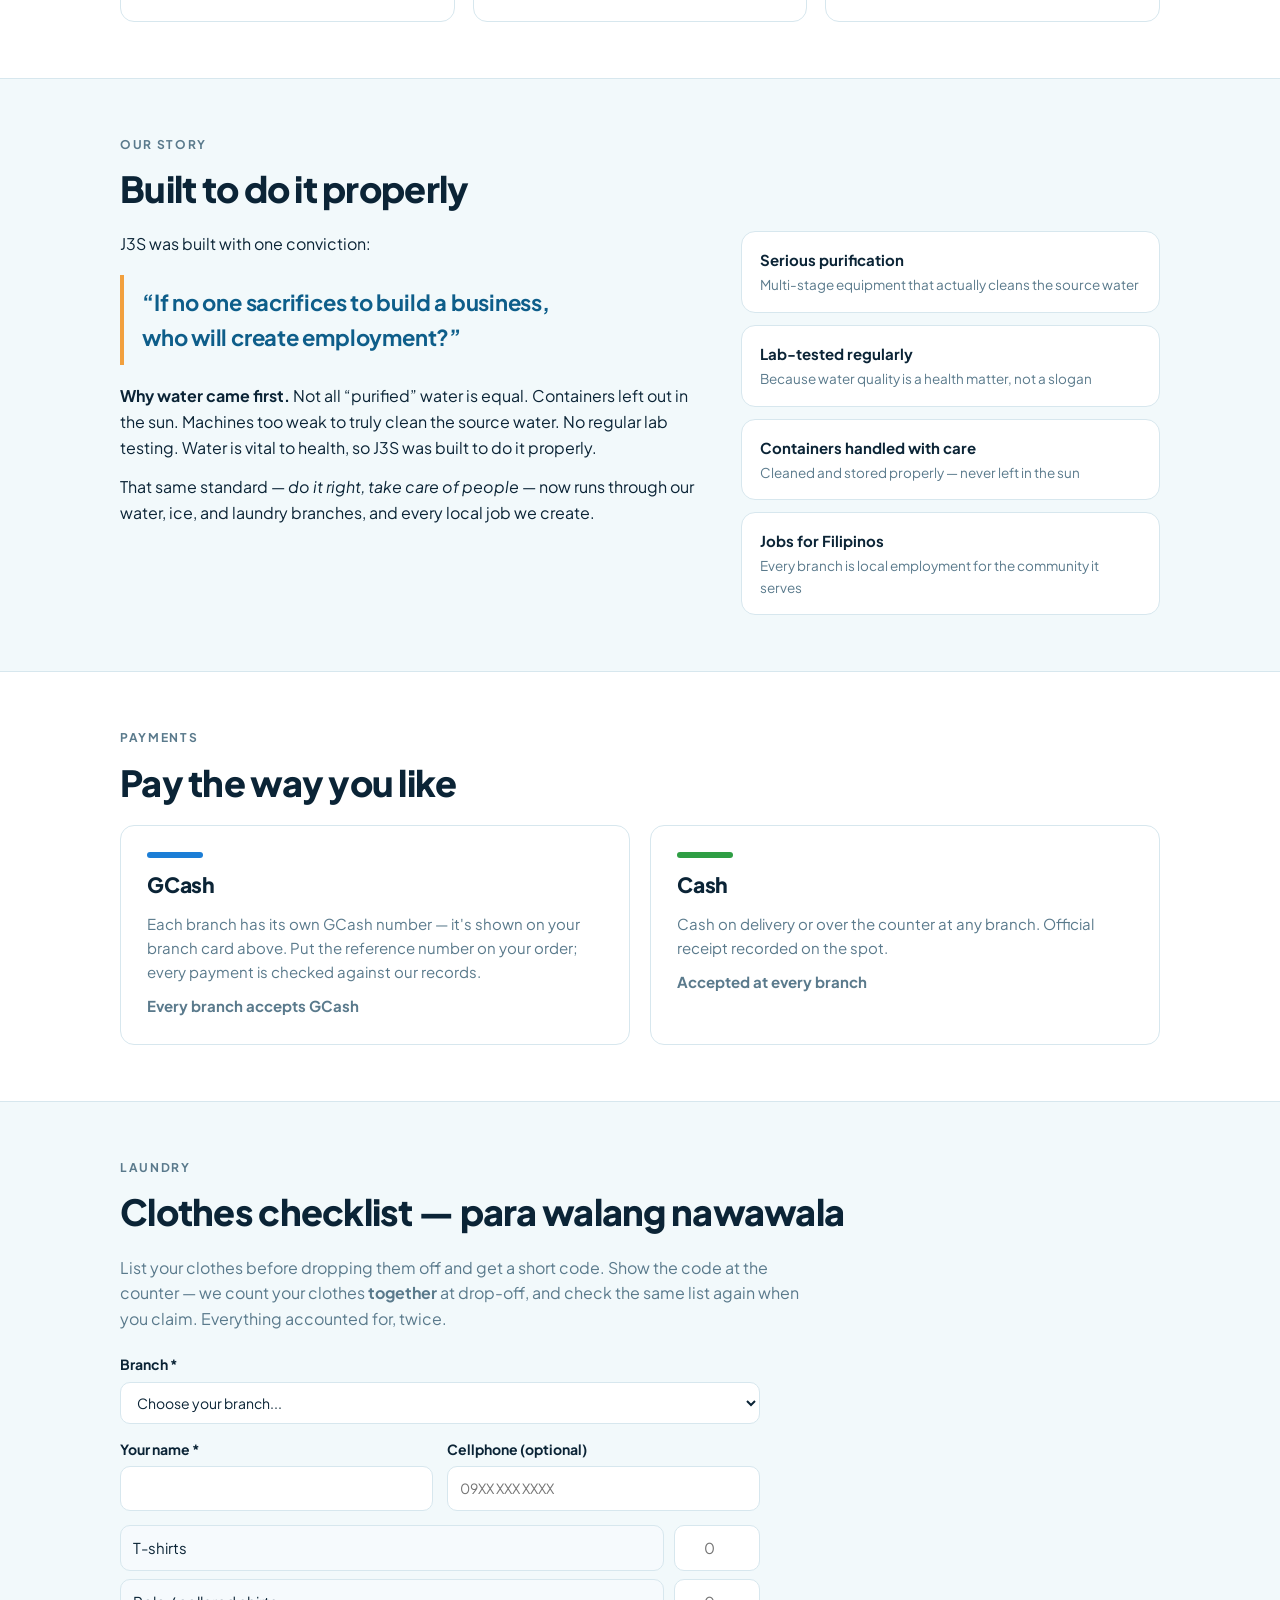
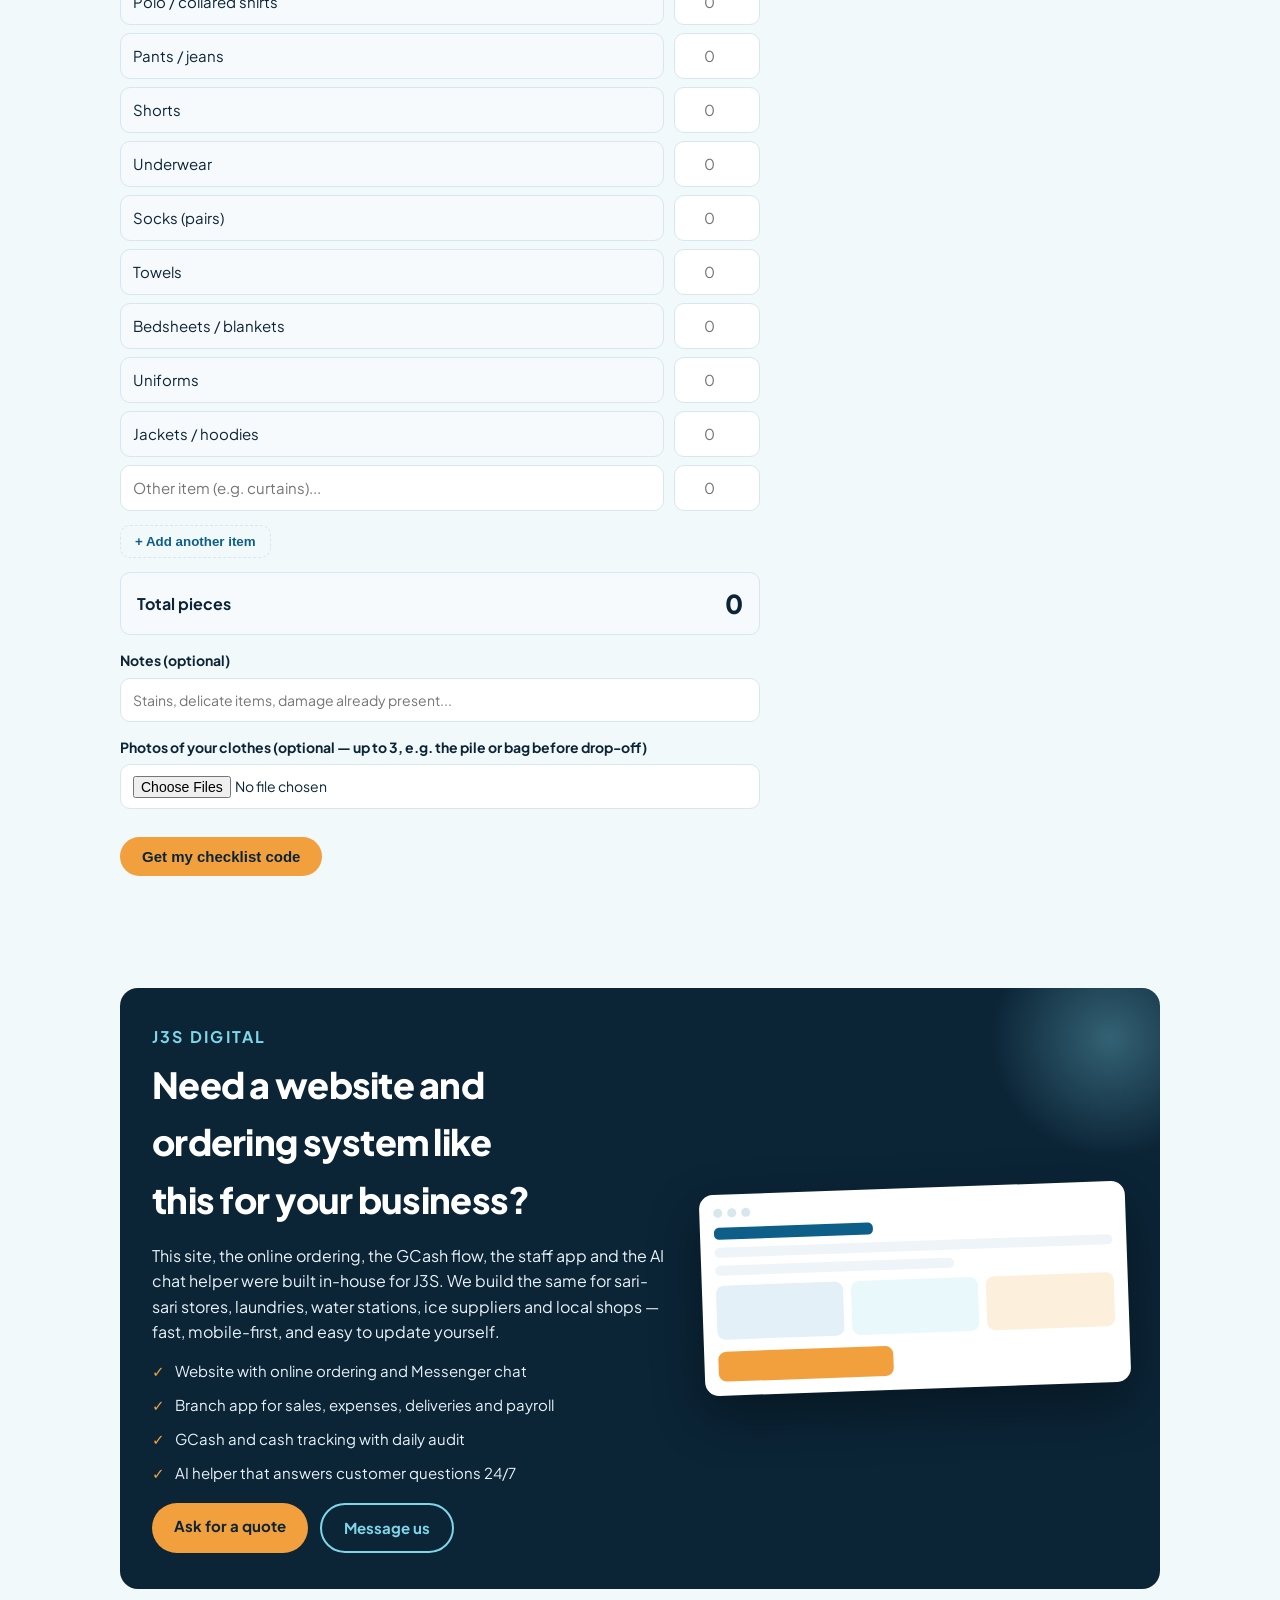
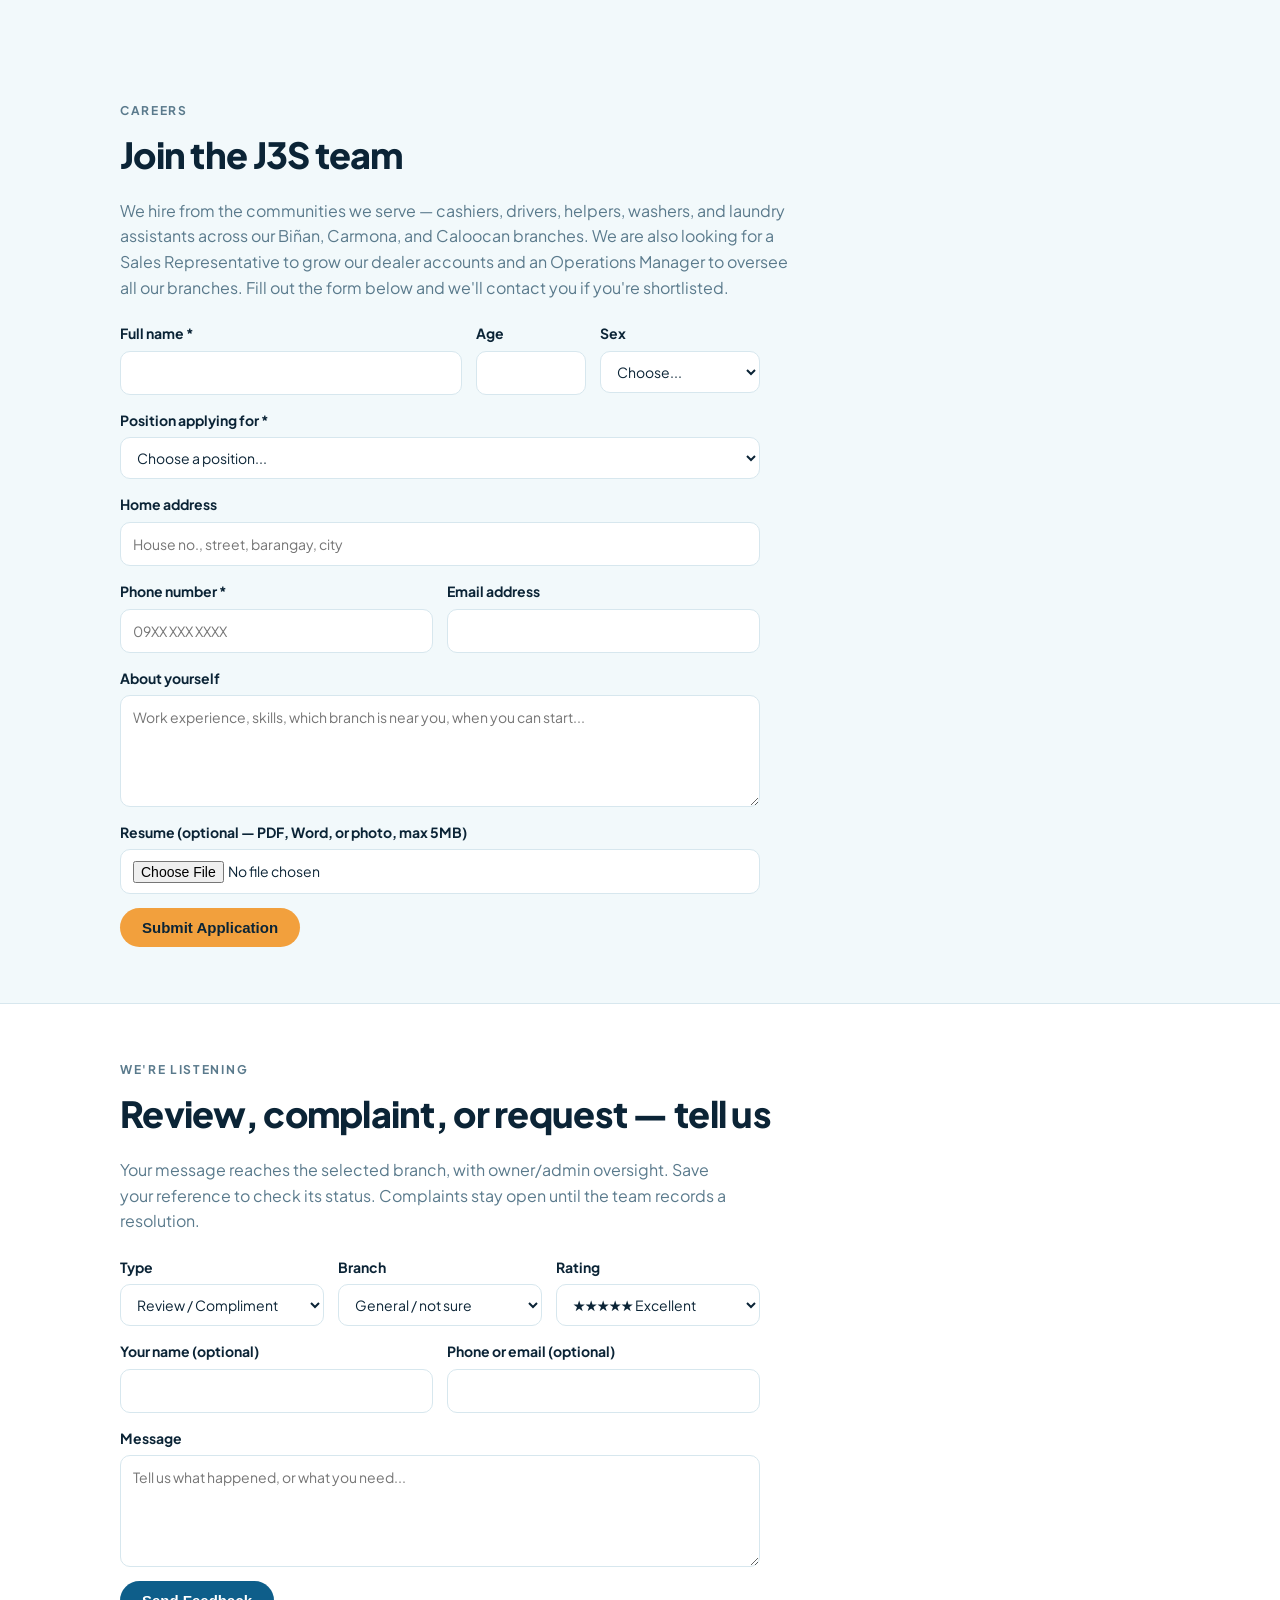
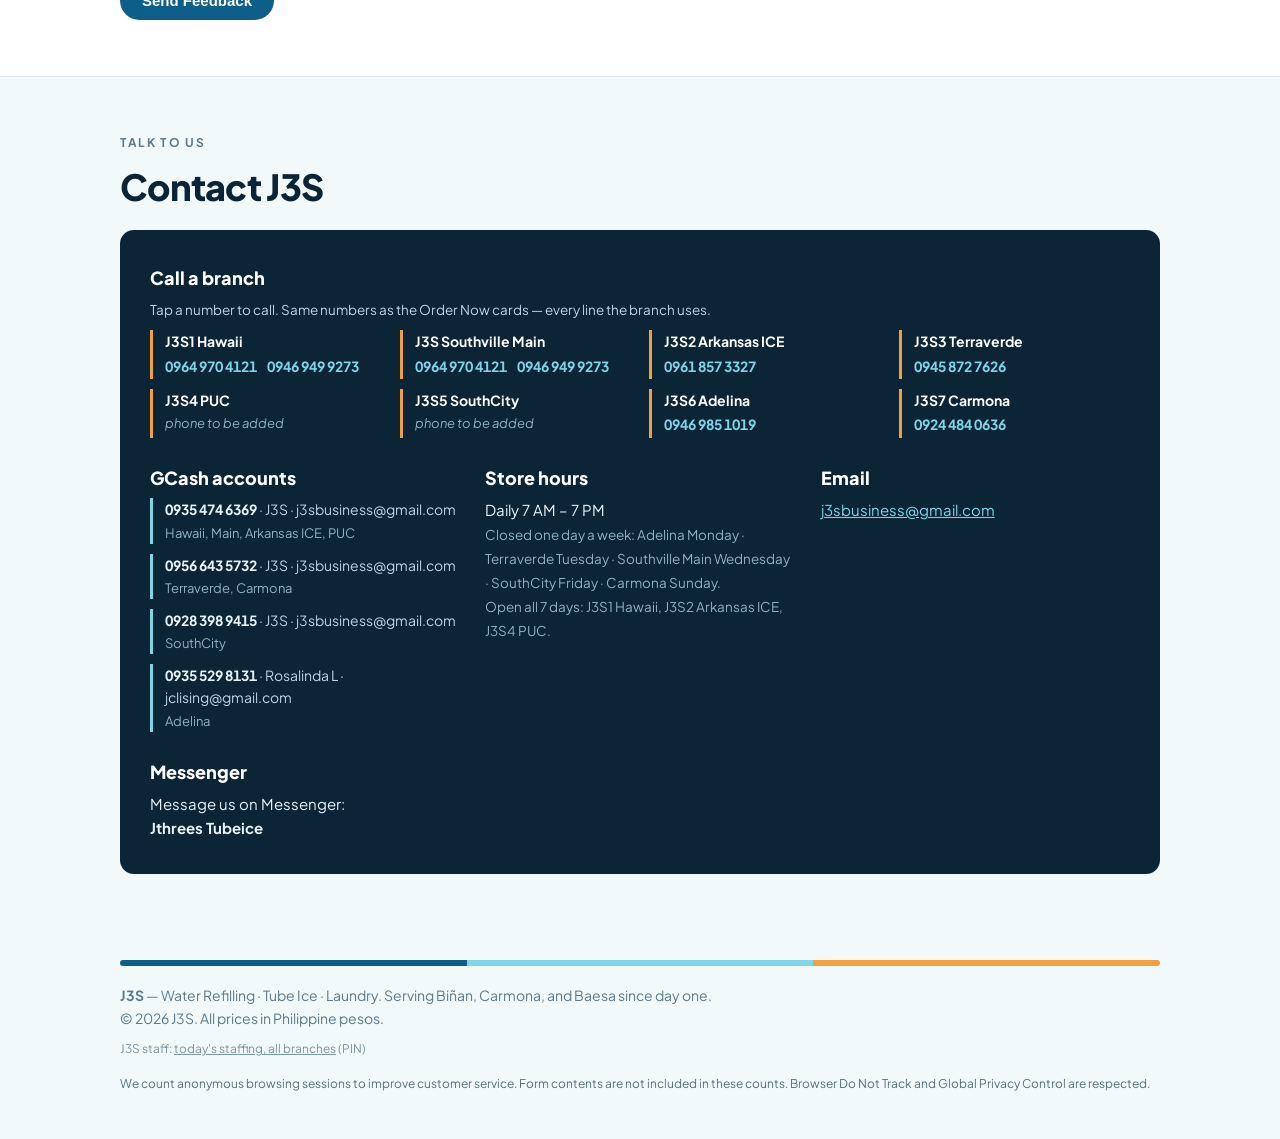
==== commit 1a9dcdfa: "Branch hours: new weekly closed days from Oct 1 Adelina Mon, Terraverde Tue, Southville Main Wed, So" ====
--- a/index.html
+++ b/index.html
@@ -32,13 +32,13 @@
   "areaServed": ["Biñan, Laguna", "Carmona, Cavite", "Baesa, Caloocan", "San Pedro, Laguna"],
   "department": [
     {"@type":"LocalBusiness","name":"J3S1 Hawaii","description":"Laundry","telephone":"+639649704121","openingHours":"Mo-Su 07:00-19:00"},
-    {"@type":"LocalBusiness","name":"J3S Southville Main","description":"Water refilling, ice, laundry","telephone":"+639649704121","openingHours":["Mo 07:00-19:00","Tu 07:00-19:00","Th 07:00-19:00","Fr 07:00-19:00","Sa 07:00-19:00","Su 07:00-19:00"]},
+    {"@type":"LocalBusiness","name":"J3S Southville Main","description":"Water refilling, ice, laundry","telephone":"+639649704121","openingHours":["Mo 07:00-19:00", "Tu 07:00-19:00", "Th 07:00-19:00", "Fr 07:00-19:00", "Sa 07:00-19:00", "Su 07:00-19:00"]},
     {"@type":"LocalBusiness","name":"J3S2 Arkansas ICE","description":"Tube ice plant and wholesale","telephone":"+639618573327","openingHours":"Mo-Su 07:00-19:00"},
-    {"@type":"LocalBusiness","name":"J3S3 Terraverde","description":"Water refilling, ice, laundry","telephone":"+639458727626","openingHours":["Mo 07:00-19:00","Tu 07:00-19:00","Th 07:00-19:00","Fr 07:00-19:00","Sa 07:00-19:00","Su 07:00-19:00"]},
-    {"@type":"LocalBusiness","name":"J3S4 PUC","description":"Water refilling, laundry","openingHours":["Mo 07:00-19:00","Tu 07:00-19:00","Th 07:00-19:00","Fr 07:00-19:00","Sa 07:00-19:00","Su 07:00-19:00"]},
-    {"@type":"LocalBusiness","name":"J3S5 SouthCity","description":"Water refilling","openingHours":["Mo 07:00-19:00","Tu 07:00-19:00","Th 07:00-19:00","Fr 07:00-19:00","Sa 07:00-19:00","Su 07:00-19:00"]},
-    {"@type":"LocalBusiness","name":"J3S6 Adelina","description":"Water refilling","telephone":"+639469851019","openingHours":["Mo 07:00-19:00","Tu 07:00-19:00","Th 07:00-19:00","Fr 07:00-19:00","Sa 07:00-19:00","Su 07:00-19:00"]},
-    {"@type":"LocalBusiness","name":"J3S7 Carmona","description":"Water refilling, ice, laundry","telephone":"+639244840636","openingHours":["Mo 07:00-19:00","Tu 07:00-19:00","Th 07:00-19:00","Fr 07:00-19:00","Sa 07:00-19:00","Su 07:00-19:00"]}
+    {"@type":"LocalBusiness","name":"J3S3 Terraverde","description":"Water refilling, ice, laundry","telephone":"+639458727626","openingHours":["Mo 07:00-19:00", "We 07:00-19:00", "Th 07:00-19:00", "Fr 07:00-19:00", "Sa 07:00-19:00", "Su 07:00-19:00"]},
+    {"@type":"LocalBusiness","name":"J3S4 PUC","description":"Water refilling, laundry","openingHours":"Mo-Su 07:00-19:00"},
+    {"@type":"LocalBusiness","name":"J3S5 SouthCity","description":"Water refilling","openingHours":["Mo 07:00-19:00", "Tu 07:00-19:00", "We 07:00-19:00", "Th 07:00-19:00", "Sa 07:00-19:00", "Su 07:00-19:00"]},
+    {"@type":"LocalBusiness","name":"J3S6 Adelina","description":"Water refilling","telephone":"+639469851019","openingHours":["Tu 07:00-19:00", "We 07:00-19:00", "Th 07:00-19:00", "Fr 07:00-19:00", "Sa 07:00-19:00", "Su 07:00-19:00"]},
+    {"@type":"LocalBusiness","name":"J3S7 Carmona","description":"Water refilling, ice, laundry","telephone":"+639244840636","openingHours":["Mo 07:00-19:00", "Tu 07:00-19:00", "We 07:00-19:00", "Th 07:00-19:00", "Fr 07:00-19:00", "Sa 07:00-19:00"]}
   ]
 }
 </script>
@@ -414,7 +414,7 @@
      </div>
       <div class="trust" aria-label="Why J3S">
         <div><b data-count="8">0</b><span>branches, Biñan · Carmona · Caloocan</span></div>
-        <div><b>7 AM–7 PM</b><span>open daily; most branches rest Wednesdays</span></div>
+        <div><b>7 AM–7 PM</b><span>every branch rests one day a week — see each branch</span></div>
         <div><b data-count="3">0</b><span>services under one roof</span></div>
         <div><b>Cash · GCash</b><span>pay your way, official receipt on request</span></div>
       </div>
@@ -749,8 +749,8 @@
         </div>
         <div>
           <h3>Store hours</h3>
-          <p>Daily 7 AM – 7 PM<br>Closed Wednesdays<br>
-          <span style="color:#8FB2C4;font-size:13.5px">Except J3S1 Hawaii &amp; J3S2 Arkansas ICE — open all 7 days</span></p>
+          <p>Daily 7 AM – 7 PM<br>
+          <span style="color:#8FB2C4;font-size:13.5px">Closed one day a week: Adelina Monday · Terraverde Tuesday · Southville Main Wednesday · SouthCity Friday · Carmona Sunday.<br>Open all 7 days: J3S1 Hawaii, J3S2 Arkansas ICE, J3S4 PUC.</span></p>
         </div>
         <div>
           <h3>Email</h3>
@@ -867,27 +867,27 @@
       order:"https://j3s2-arkansas-ice-production.up.railway.app/order" },
     { name:"J3S3 Terraverde", area:"Terraverde Residences, Brgy. Mabuhay, Carmona, Cavite",
       address:"Blk. 12 Lot 18, Phase 5, Terraverde Residences, Brgy. Mabuhay, Carmona, Cavite 4116",
-      services:["water","ice","laundry"], phone:"0945 872 7626", hours:"7 AM – 7 PM · Closed Wednesdays",
+      services:["water","ice","laundry"], phone:"0945 872 7626", hours:"7 AM – 7 PM · Closed Tuesdays",
       gcash:{ name:"J3S", number:"0956 643 5732", email:"j3sbusiness@gmail.com", qr:null },
       order:"https://j3s-terraverde.up.railway.app/order" },
     { name:"J3S4 PUC", area:"Baesa, Caloocan City",
       address:"565 Cabal Lane, Reparo Road, Baesa, Caloocan City 1401",
-      services:["water","laundry"], phone:null, hours:"7 AM – 7 PM · Closed Wednesdays",
+      services:["water","laundry"], phone:null, hours:"Open daily · 7 AM – 7 PM",
       gcash:{ name:"J3S", number:"0935 474 6369", email:"j3sbusiness@gmail.com", qr:null },
       order:"https://j3s4-puc.up.railway.app/order" },
     { name:"J3S5 SouthCity", area:"South City Homes, Brgy. Sto. Tomas, Biñan, Laguna",
       address:"BLK 27 LOT 8 Davao St., South City Homes, Brgy. Sto. Tomas, Biñan, Laguna 4024",
-      services:["water"], phone:null, hours:"7 AM – 7 PM · Closed Wednesdays",
+      services:["water"], phone:null, hours:"7 AM – 7 PM · Closed Fridays",
       gcash:{ name:"J3S", number:"0928 398 9415", email:"j3sbusiness@gmail.com", qr:null },
       order:"https://j3s5-southcity.up.railway.app/order" },
     { name:"J3S6 Adelina", area:"Adelina 3, Brgy. Sto. Tomas, Biñan, Laguna",
       address:"Adelina 3, Phase 1, Blk. 6 Lot 11, Narra St., Brgy. Sto. Tomas, Biñan, Laguna 4024",
-      services:["water"], phone:"0946 985 1019", hours:"7 AM – 7 PM · Closed Wednesdays",
+      services:["water"], phone:"0946 985 1019", hours:"7 AM – 7 PM · Closed Mondays",
       gcash:{ name:"Rosalinda L", number:"0935 529 8131", email:"jclising@gmail.com", qr:null },
       order:"https://j3s6-adelina.up.railway.app/order" },
     { name:"J3S7 Carmona", area:"Carmona Estates, Carmona, Cavite",
       address:"B1 L65 Opal St., Phase 13, Carmona Estates, Carmona, Cavite 4116",
-      services:["water","ice","laundry"], phone:"0924 484 0636", hours:"7 AM – 7 PM · Closed Wednesdays",
+      services:["water","ice","laundry"], phone:"0924 484 0636", hours:"7 AM – 7 PM · Closed Sundays",
       gcash:{ name:"J3S", number:"0956 643 5732", email:"j3sbusiness@gmail.com", qr:null },
       order:"https://j3s7-carmona-production.up.railway.app/order" }
   ],
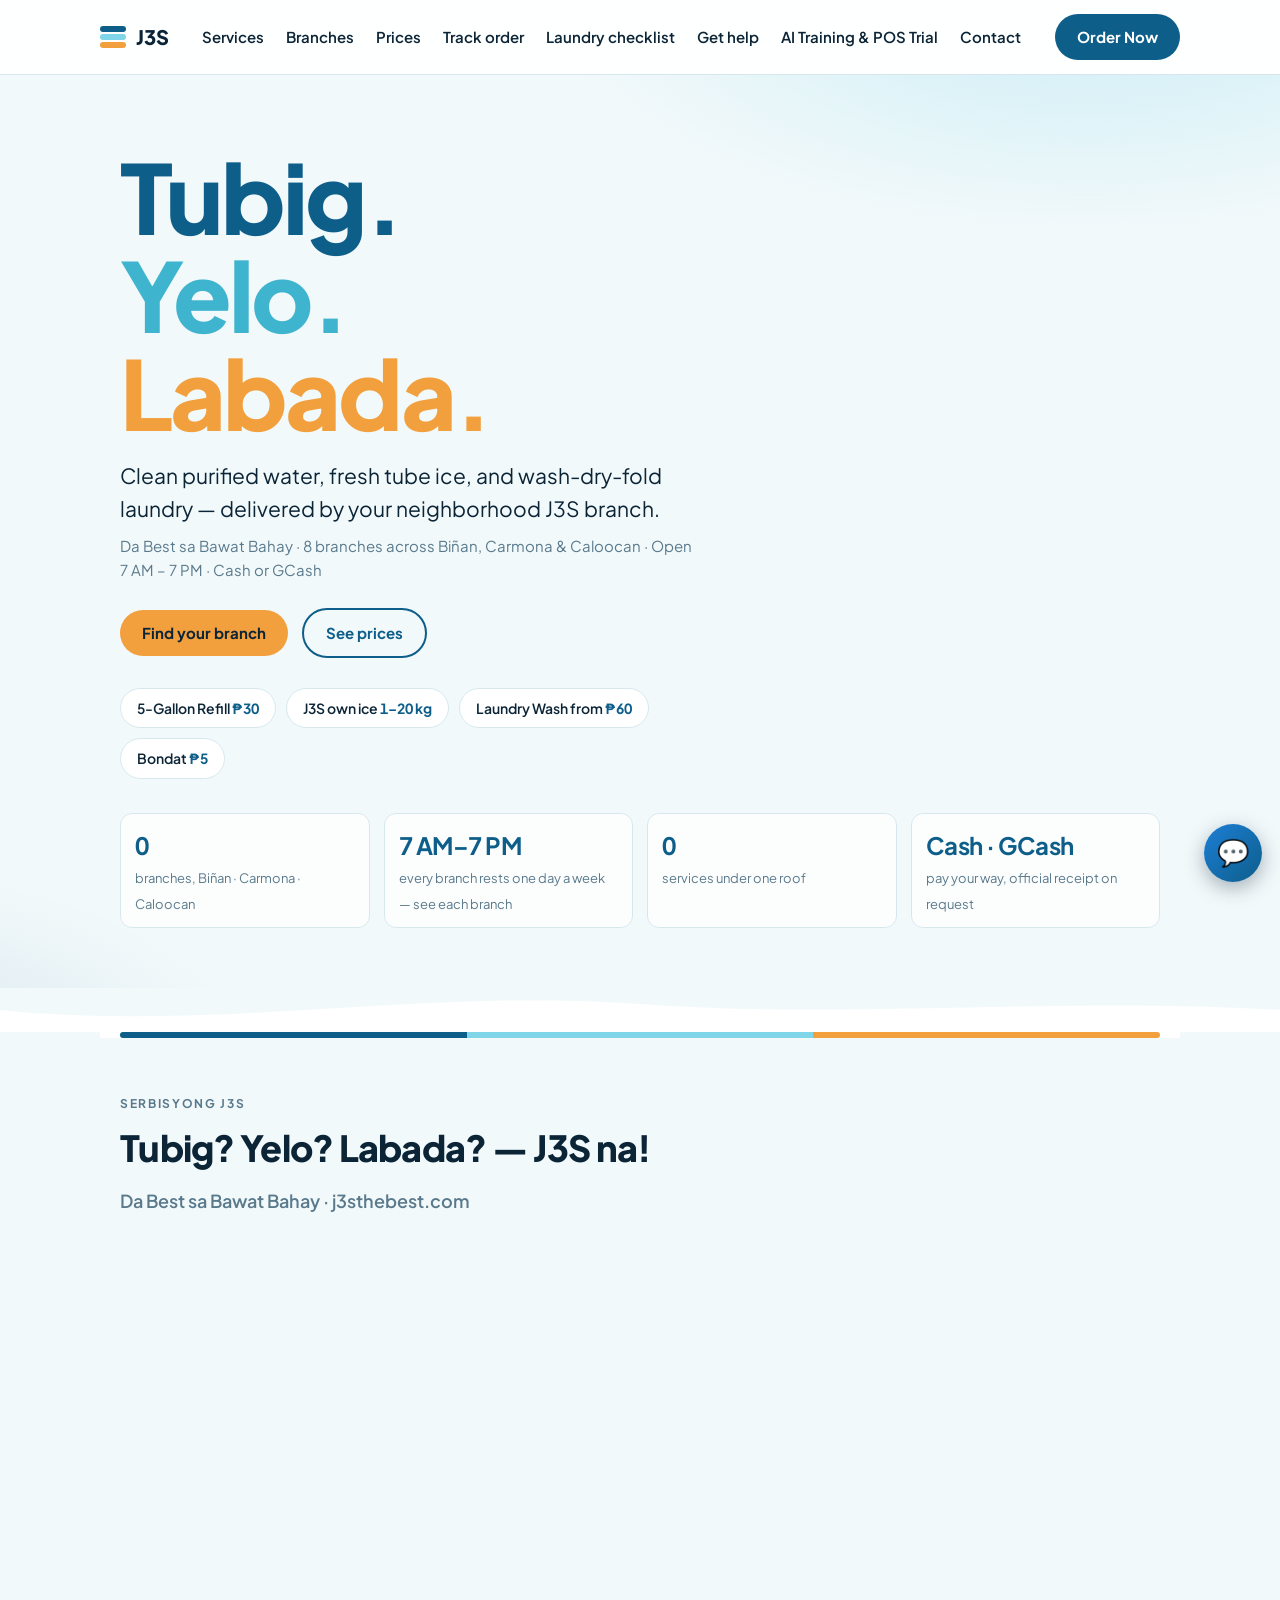
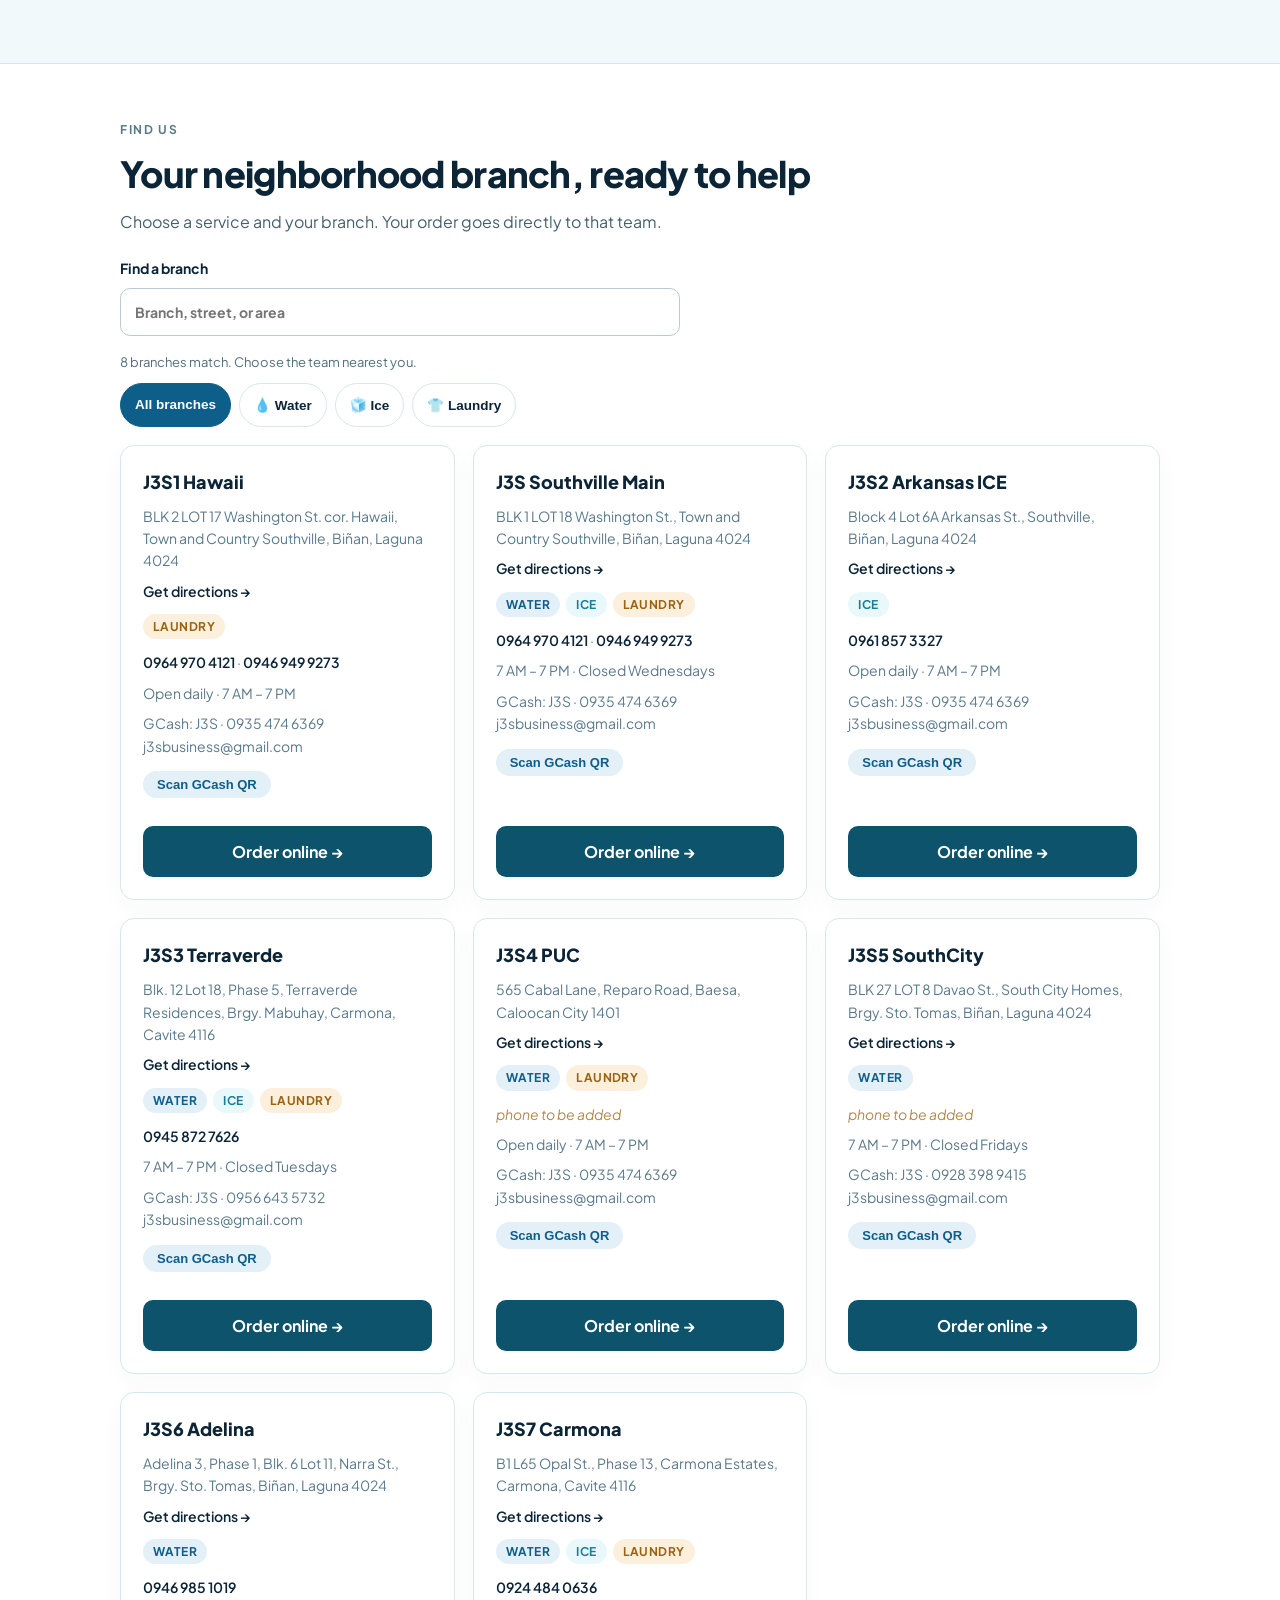
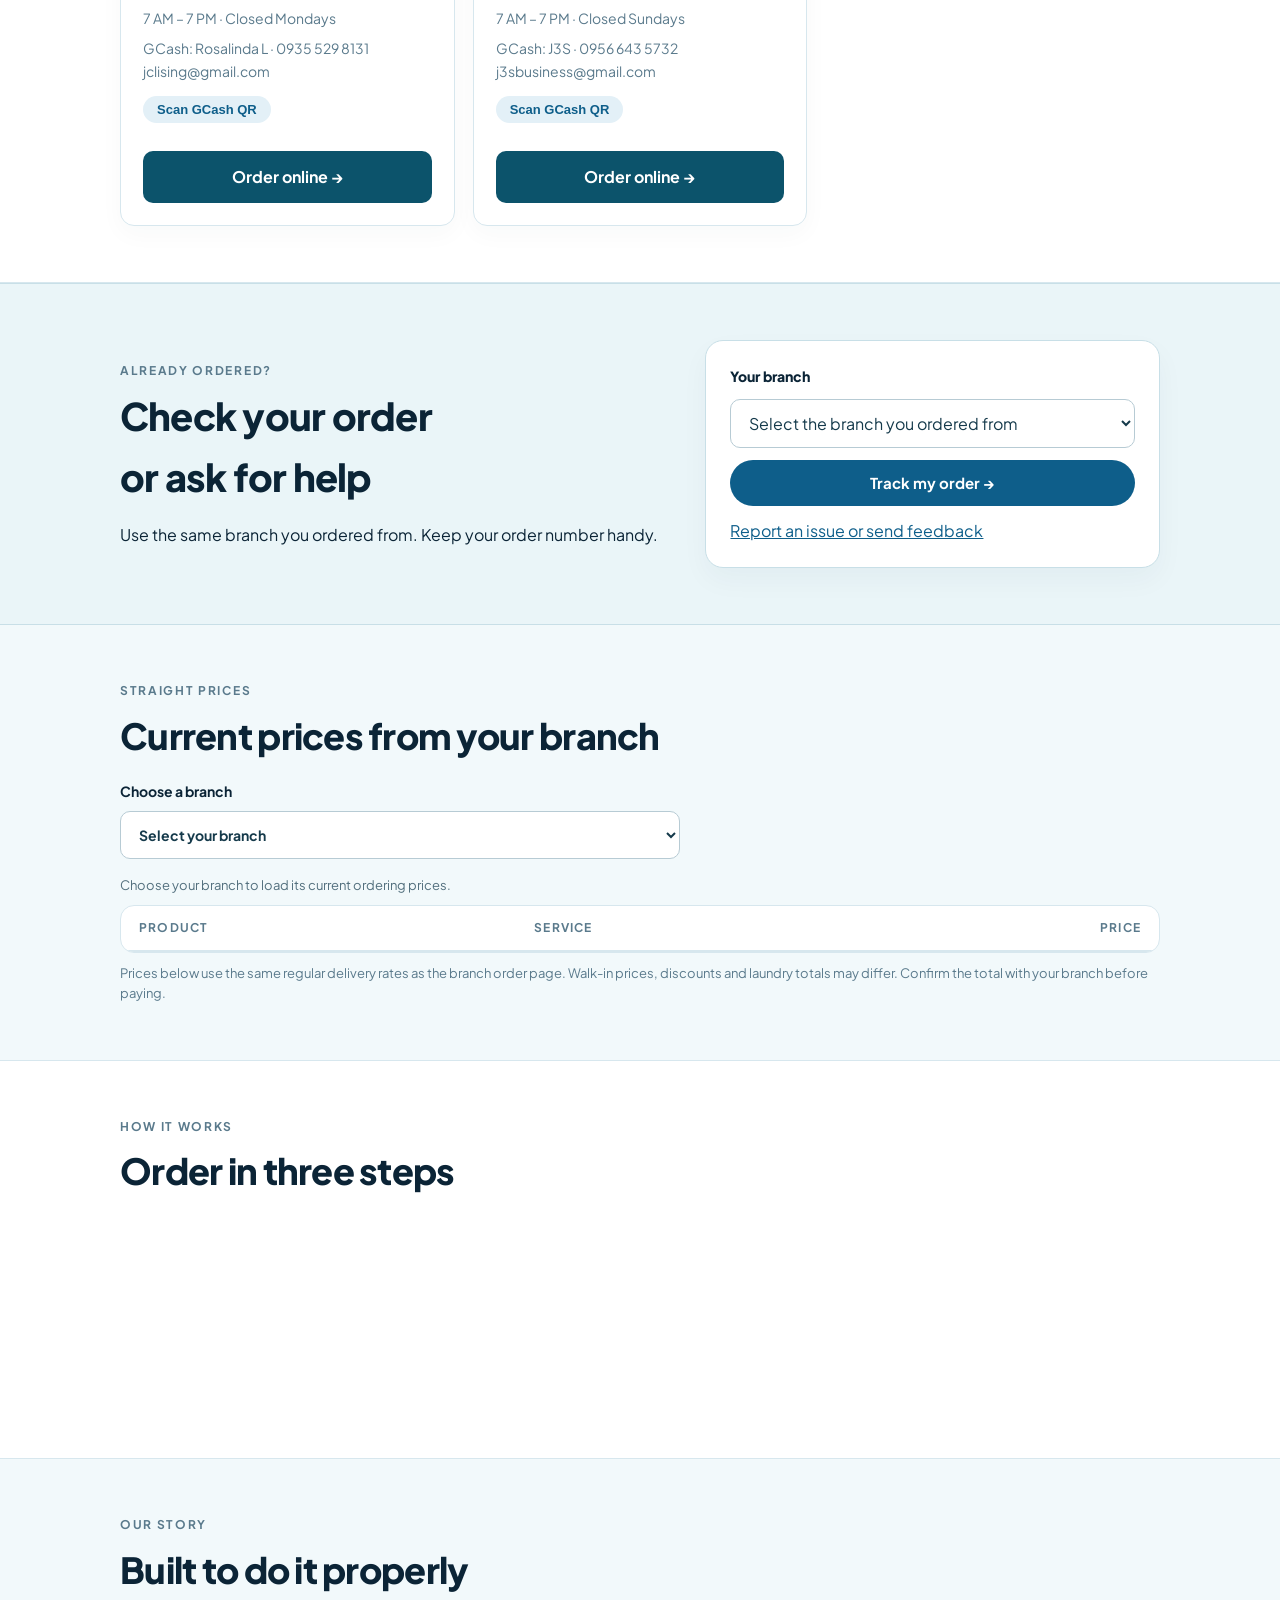
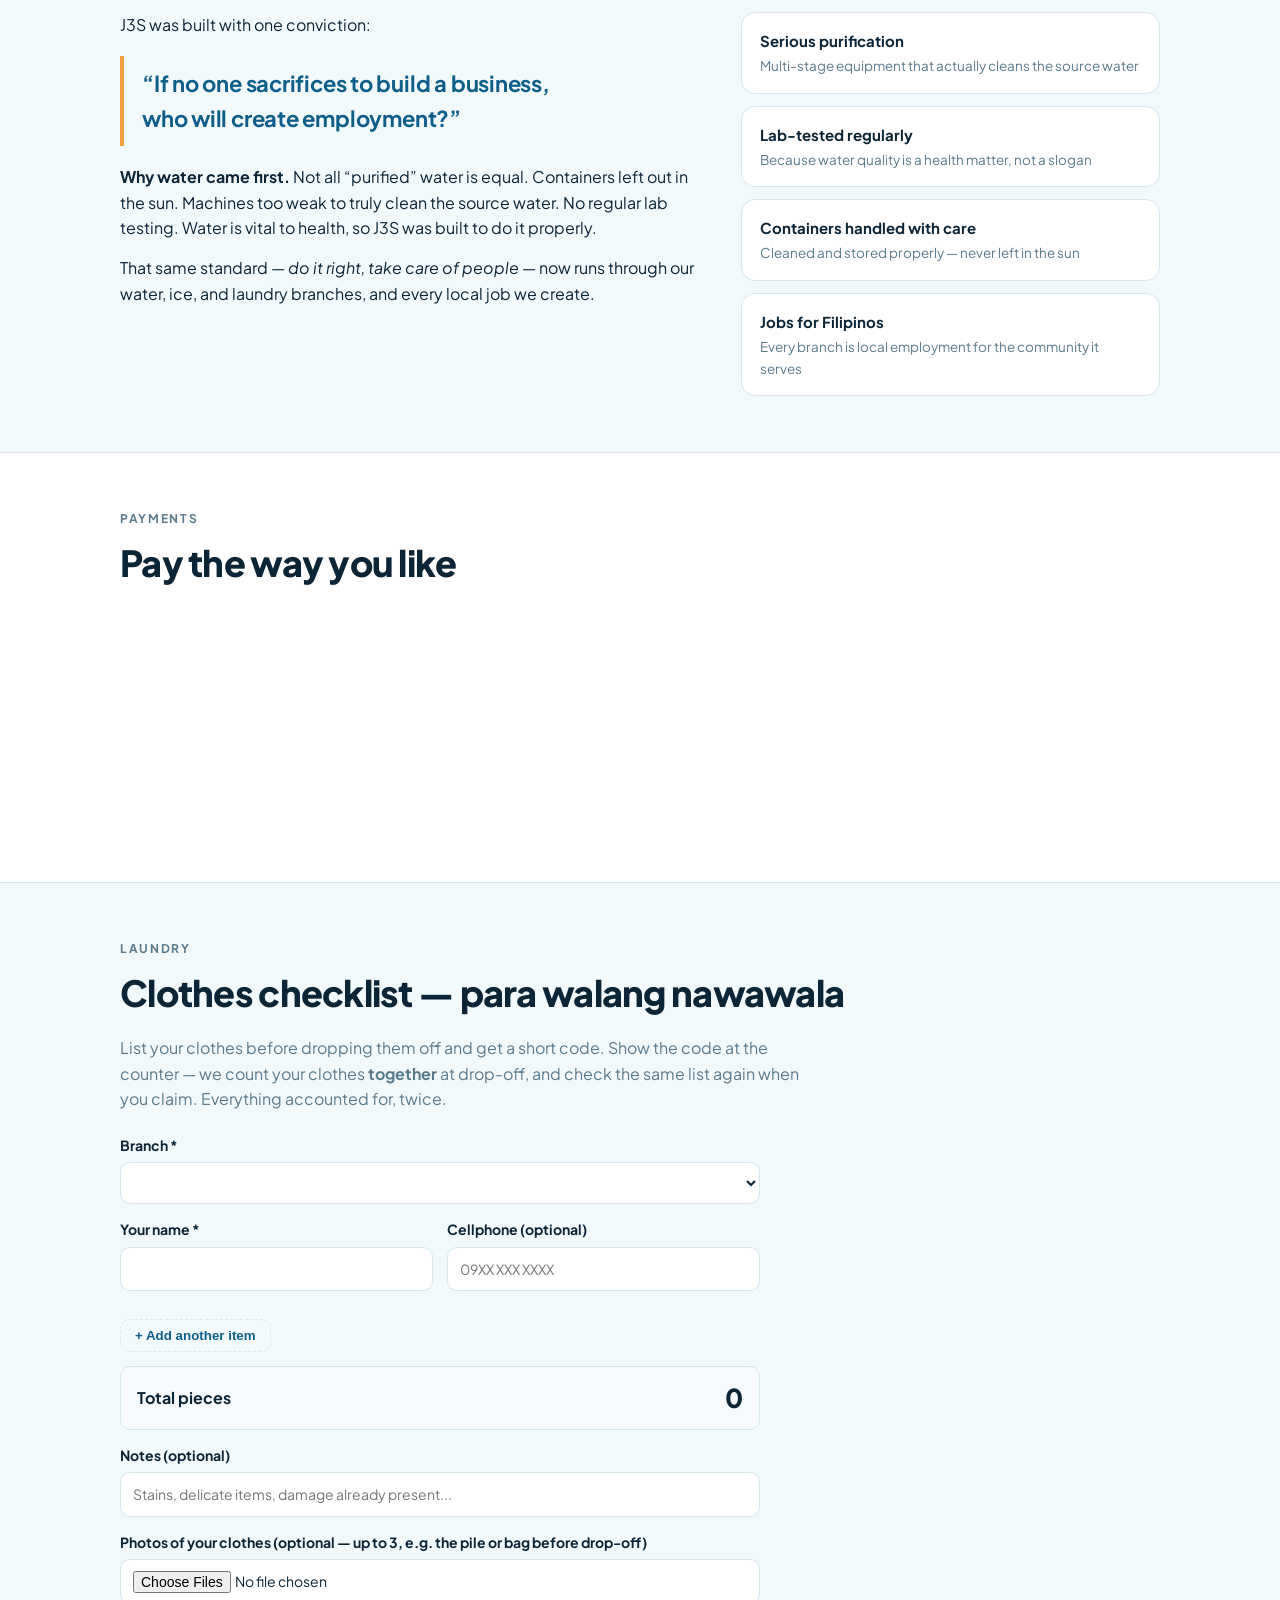
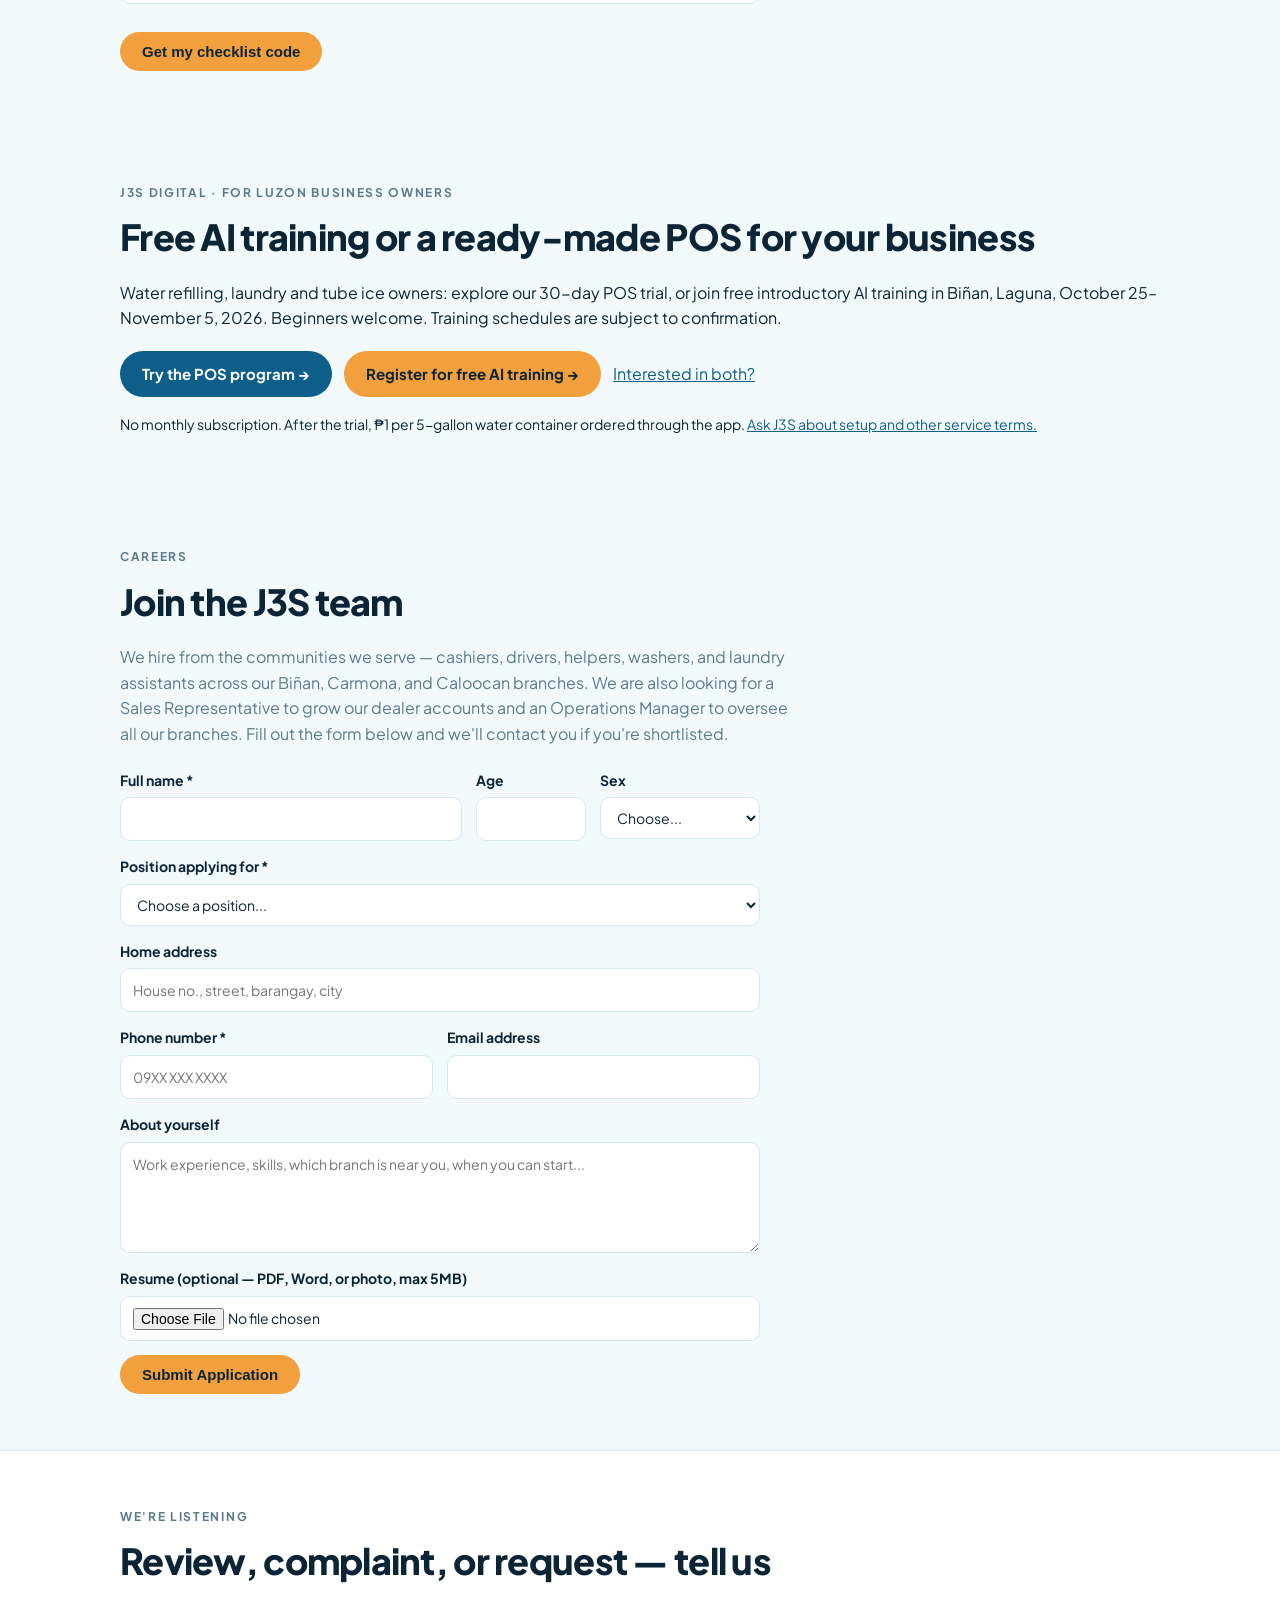
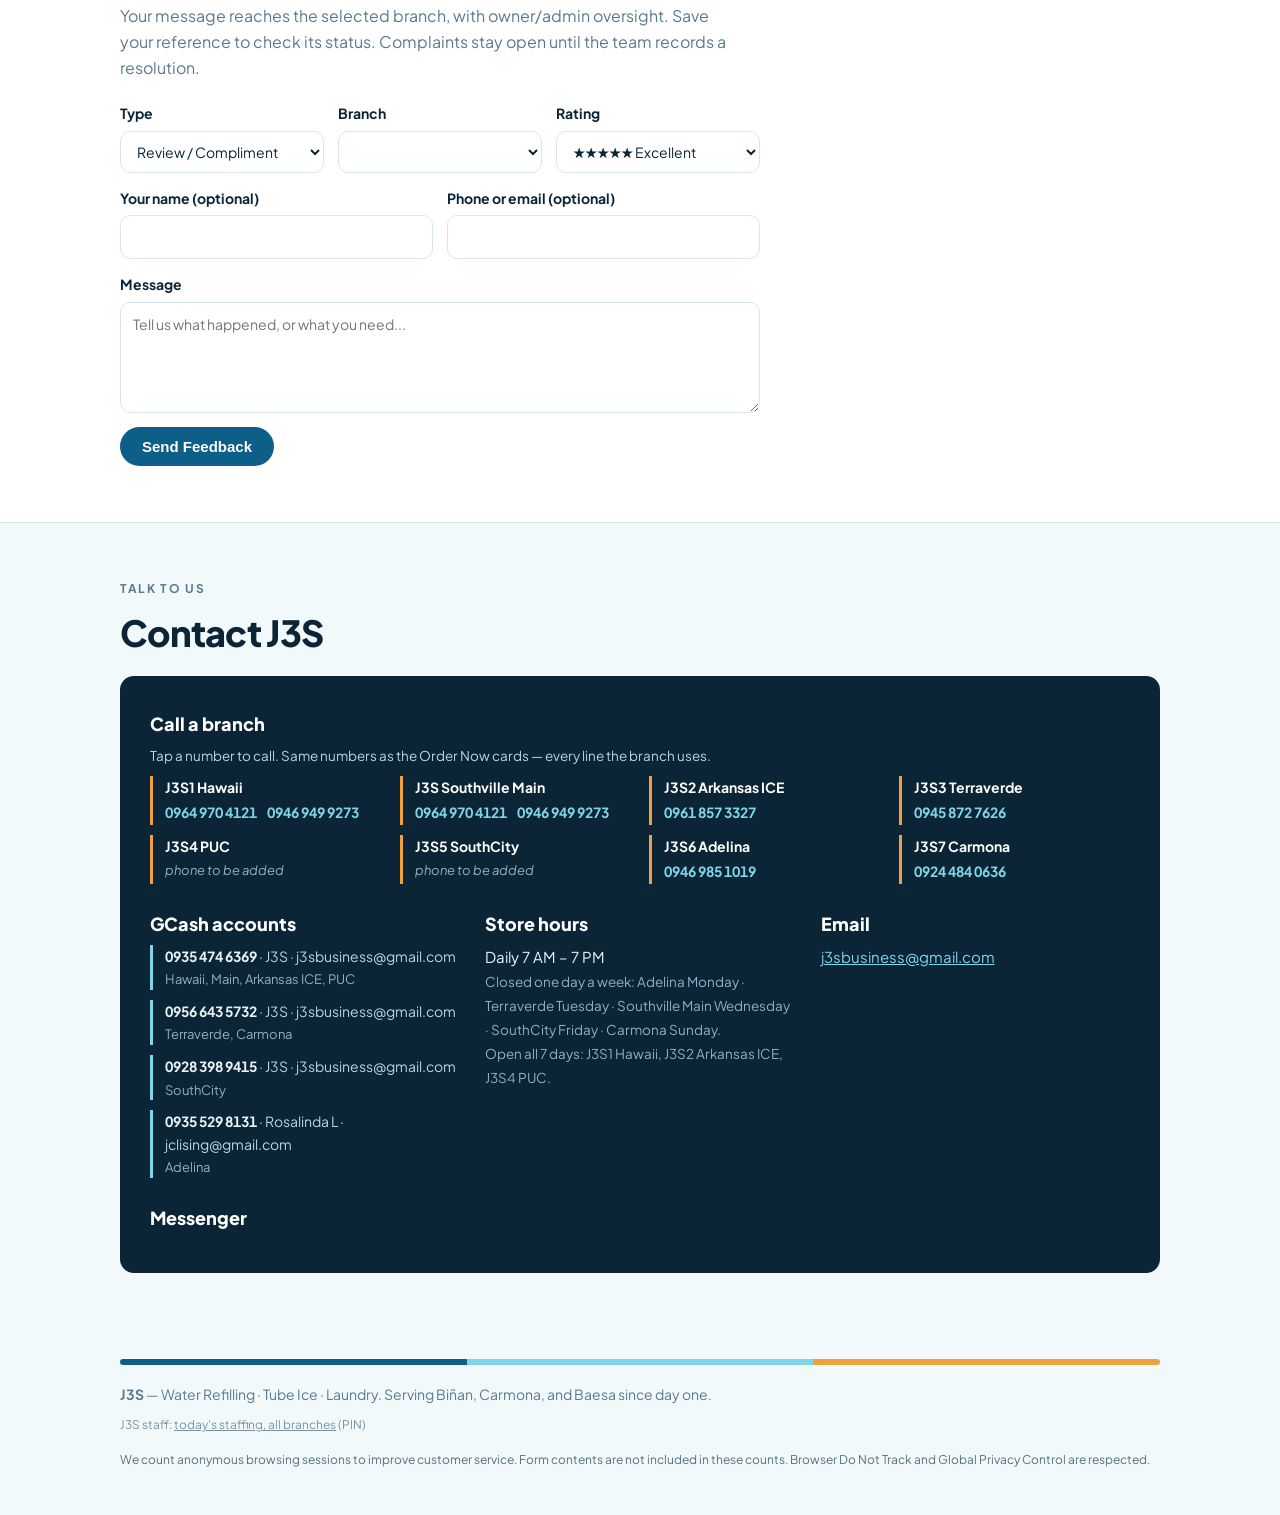
==== commit f40a2cc3: "Add AI training and POS trial registration form" ====
--- a/index.html
+++ b/index.html
@@ -371,6 +371,7 @@
       <a href="#track-order">Track order</a>
       <a href="#laundry-checklist">Laundry checklist</a>
       <a href="#feedback" data-care-event="feedback_open">Get help</a>
+      <a href="register.html">AI Training & POS Trial</a>
       <a href="#contact">Contact</a>
     </nav>
     <a class="btn" href="#branches">Order Now</a>
@@ -609,34 +610,7 @@
     </div>
   </section>
 
-  <section id="digital" style="display:none">
-    <div class="wrap">
-      <div class="digital reveal">
-        <div>
-          <p class="eyebrow">J3S Digital</p>
-          <h2 id="digHeading">Need a website and ordering system like this for your business?</h2>
-          <p id="digBody">This site, the online ordering, the GCash flow, the staff app and the AI chat helper were built in-house for J3S. We build the same for sari-sari stores, laundries, water stations, ice suppliers and local shops — fast, mobile-first, and easy to update yourself.</p>
-          <ul id="digList">
-            <li>Website with online ordering and Messenger chat</li>
-            <li>Branch app for sales, expenses, deliveries and payroll</li>
-            <li>GCash and cash tracking with daily audit</li>
-            <li>AI helper that answers customer questions 24/7</li>
-          </ul>
-          <div class="cta-row" style="margin-top:18px;display:flex;gap:12px;flex-wrap:wrap">
-            <a class="btn sun" id="digCta" href="mailto:j3sbusiness@gmail.com?subject=Website%20for%20my%20business">Ask for a quote</a>
-            <a class="btn" id="digChat" href="#contact" style="background:transparent;color:var(--ice);border:2px solid var(--ice)">Message us</a>
-          </div>
-        </div>
-        <div class="mock" aria-hidden="true">
-          <div class="bar"><i></i><i></i><i></i></div>
-          <div class="line" style="width:40%;background:var(--sea);height:12px"></div>
-          <div class="line"></div><div class="line w"></div>
-          <div class="row"><i style="background:#E3F0F7"></i><i style="background:#E9F8FB"></i><i style="background:#FCF0DD"></i></div>
-          <div class="cta"></div>
-        </div>
-      </div>
-    </div>
-  </section>
+  <section id="digital"><div class="wrap"><p class="eyebrow">J3S Digital · For Luzon business owners</p><h2>Free AI training or a ready-made POS for your business</h2><p>Water refilling, laundry and tube ice owners: explore our 30-day POS trial, or join free introductory AI training in Biñan, Laguna, October 25–November 5, 2026. Beginners welcome. Training schedules are subject to confirmation.</p><div style="display:flex;flex-wrap:wrap;gap:12px;margin-top:20px"><a class="btn" href="register.html?option=trial">Try the POS program →</a><a class="btn sun" href="register.html?option=training">Register for free AI training →</a><a href="register.html?option=both" style="align-self:center">Interested in both?</a></div><p style="margin-top:16px;font-size:14px">No monthly subscription. After the trial, ₱1 per 5-gallon water container ordered through the app. <a href="mailto:j3sbusiness@gmail.com">Ask J3S about setup and other service terms.</a></p></div></section>
 
   <section id="careers">
     <div class="wrap">
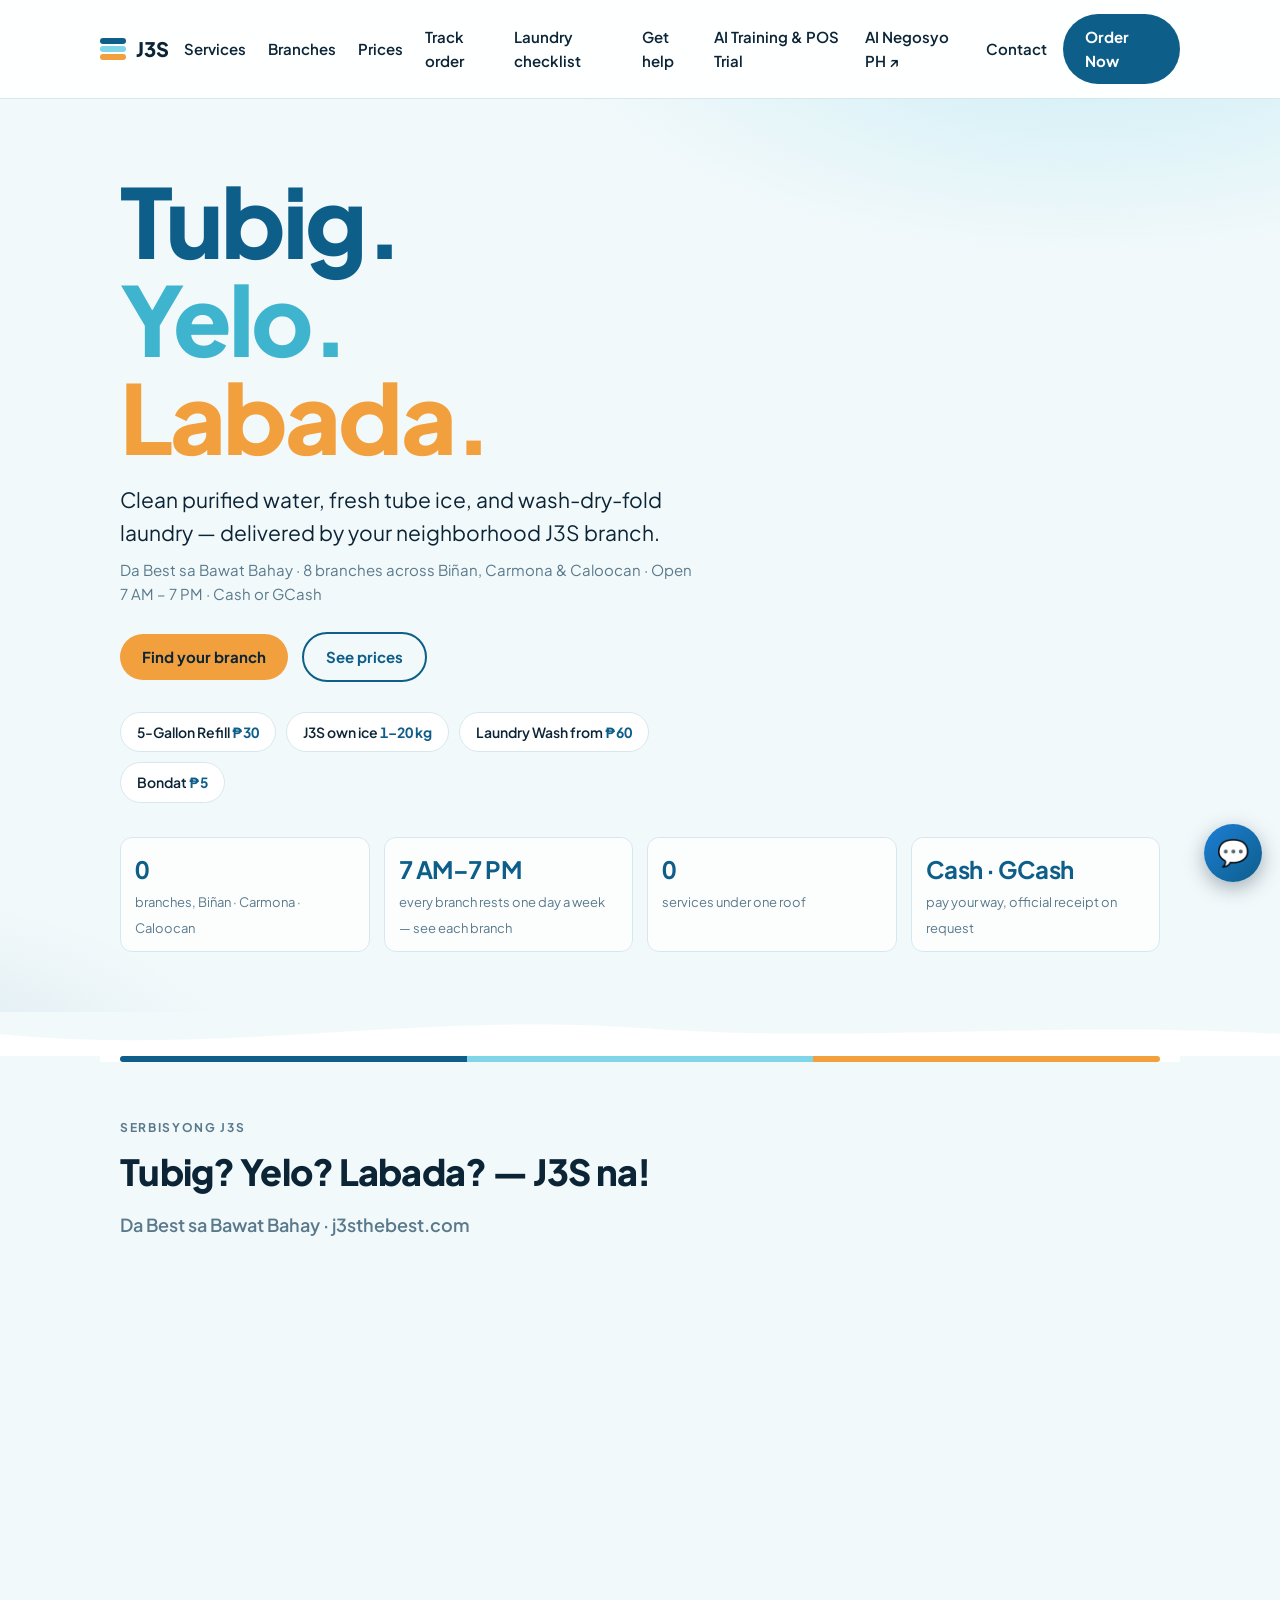
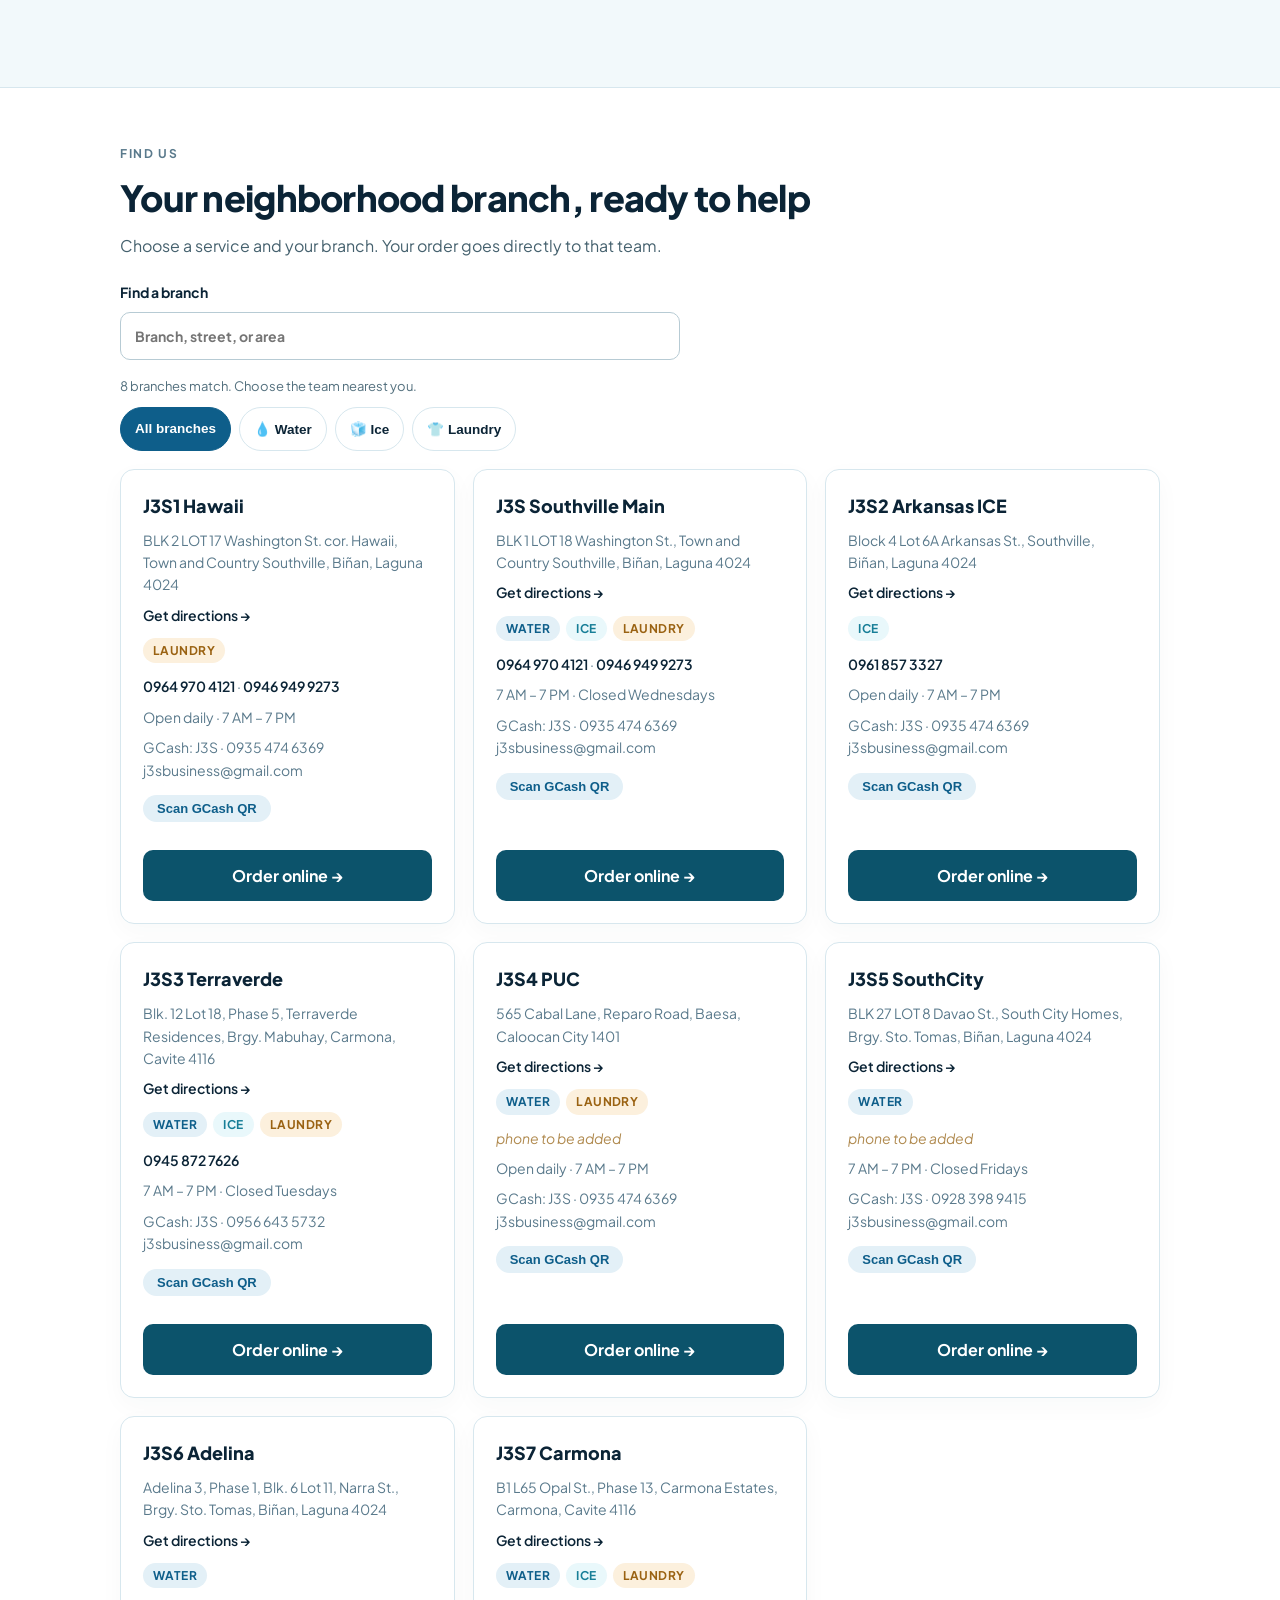
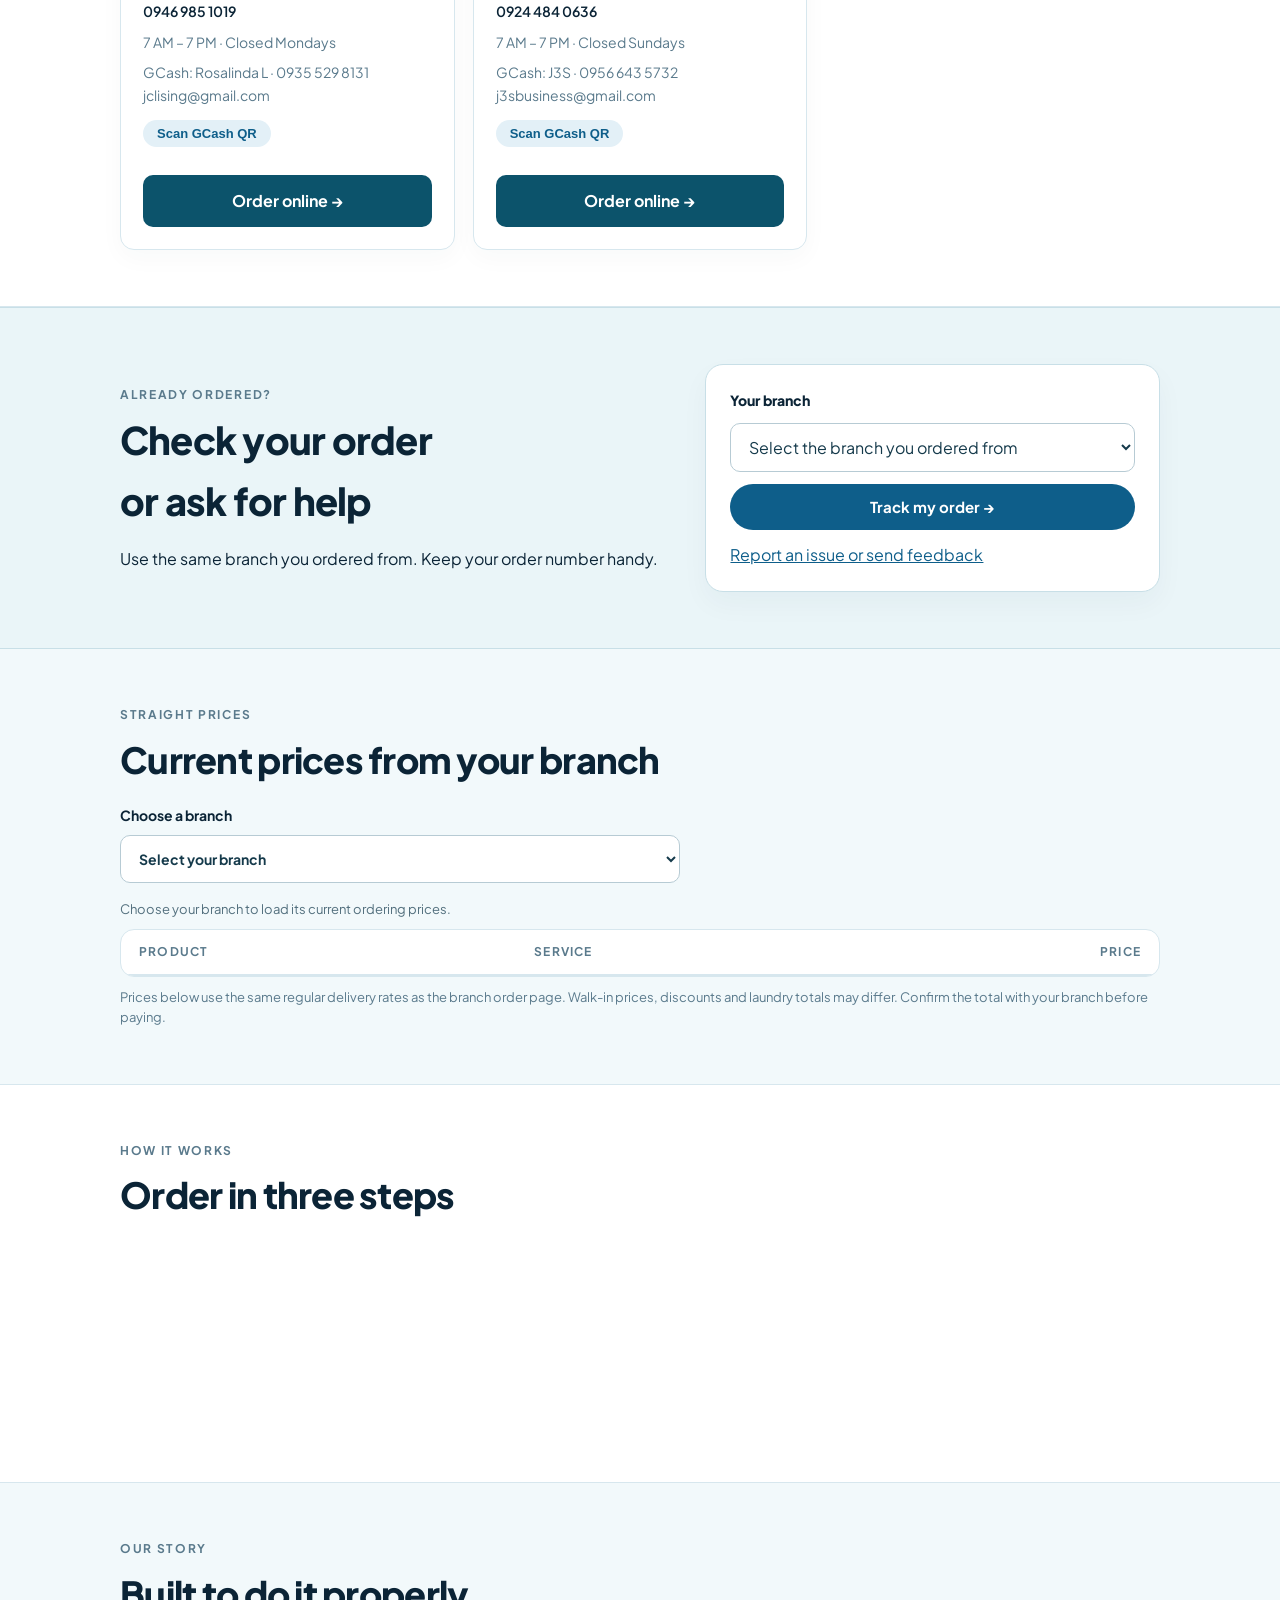
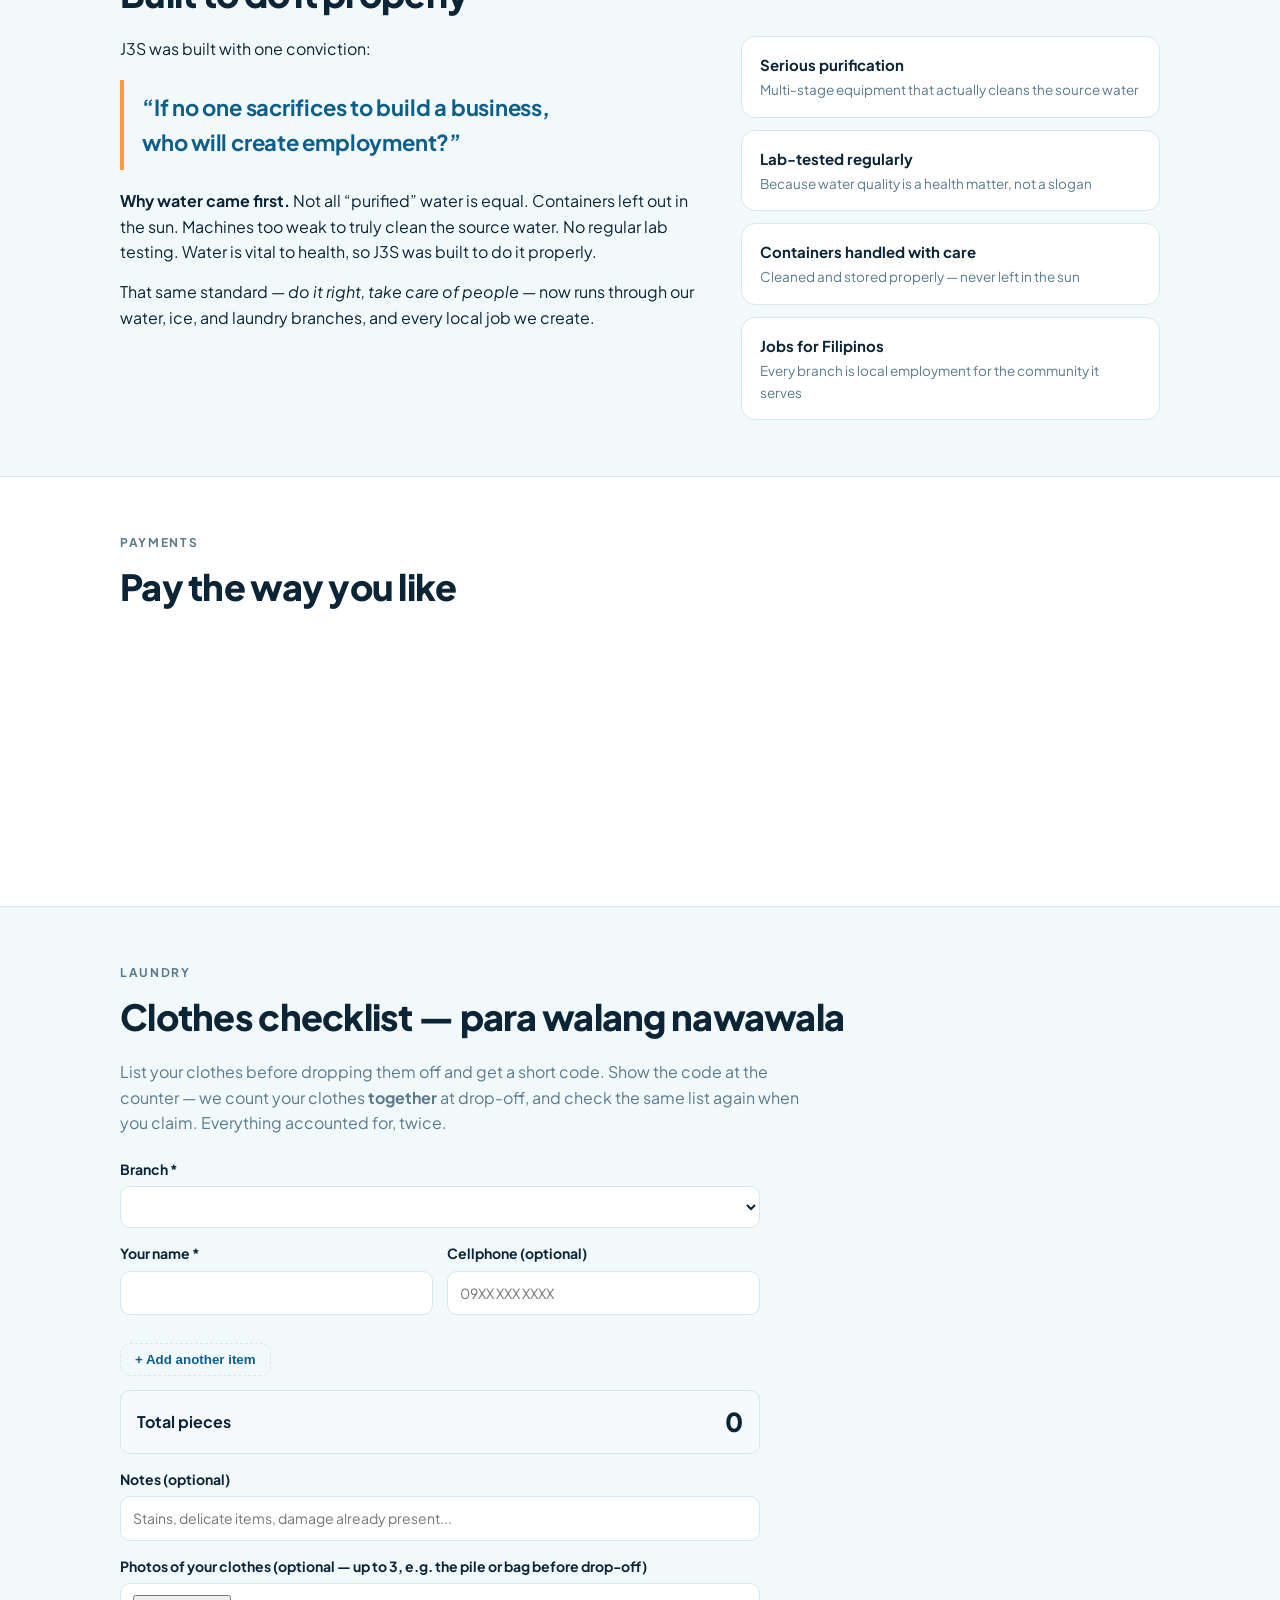
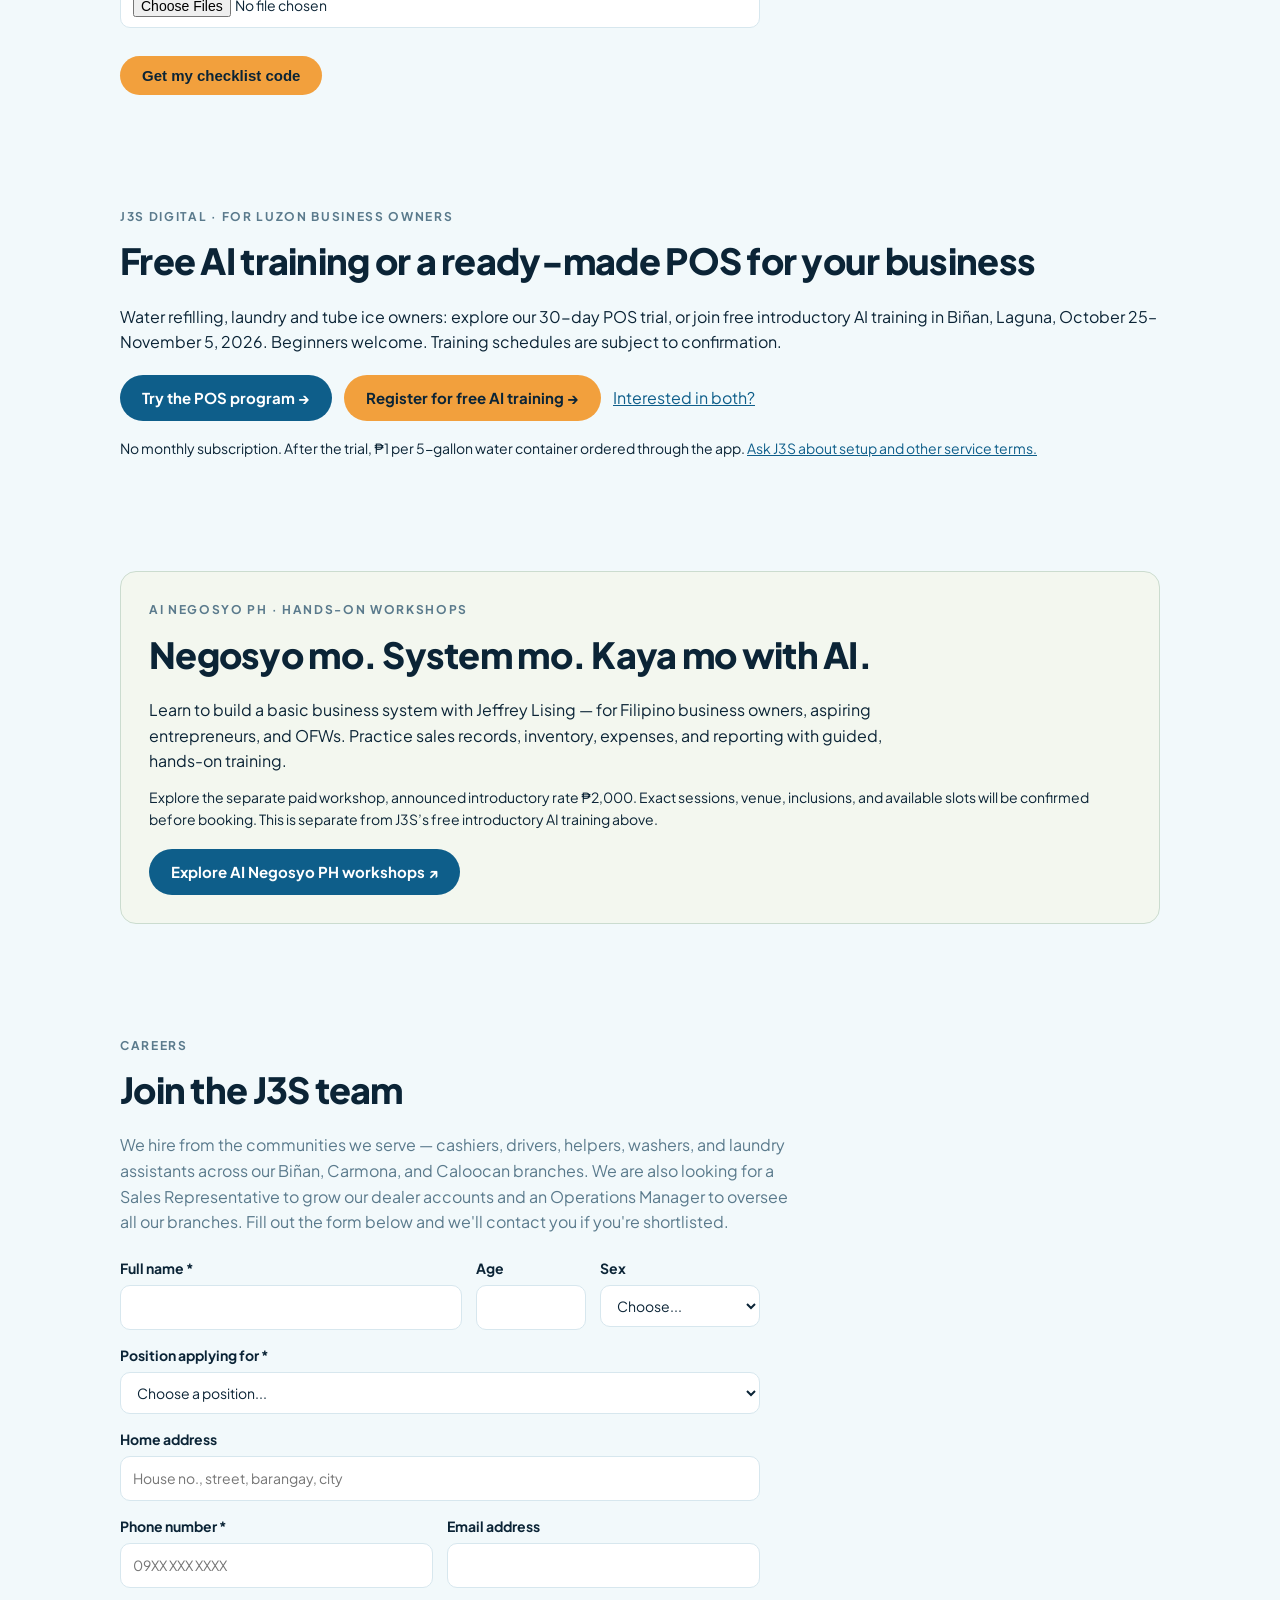
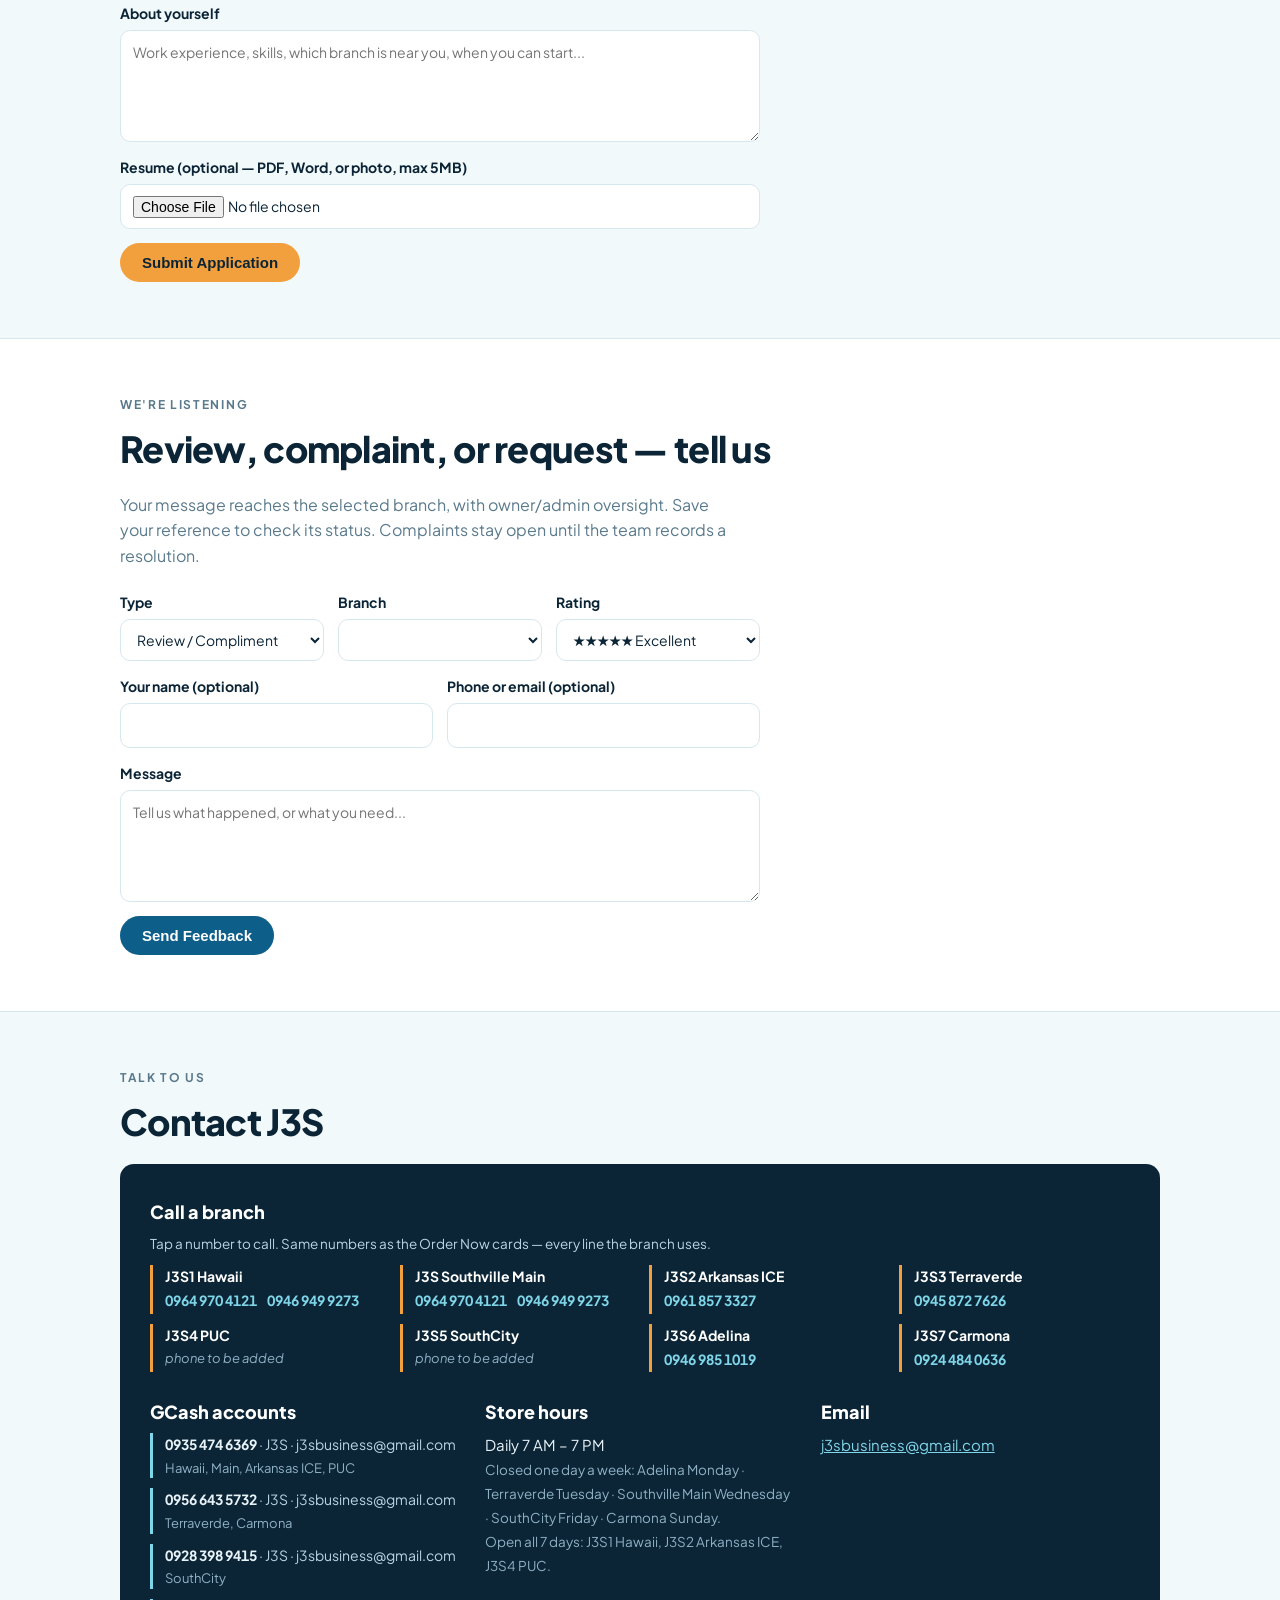
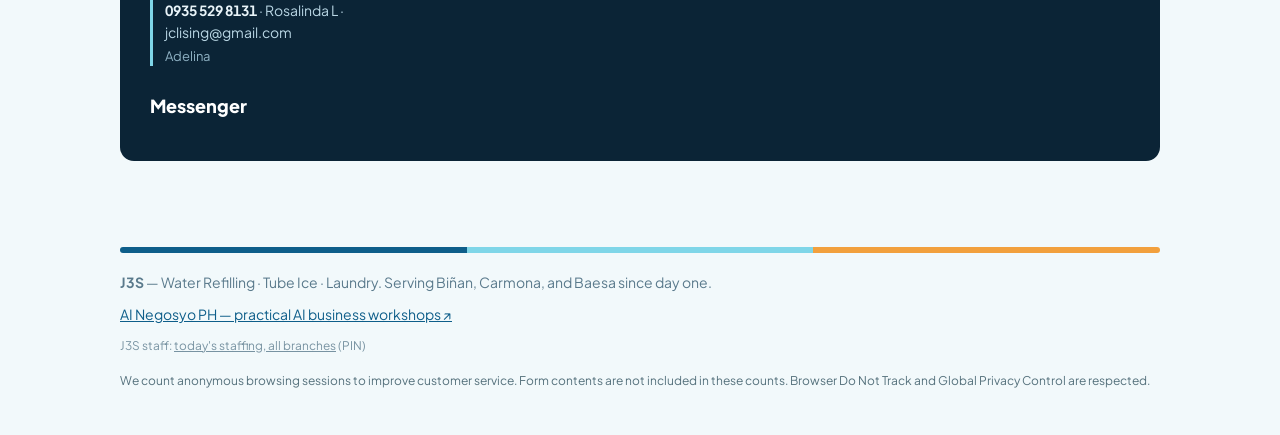
==== commit 2a658fe8: "Link AI Negosyo PH workshops from J3S website" ====
--- a/index.html
+++ b/index.html
@@ -372,6 +372,7 @@
       <a href="#laundry-checklist">Laundry checklist</a>
       <a href="#feedback" data-care-event="feedback_open">Get help</a>
       <a href="register.html">AI Training & POS Trial</a>
+      <a href="https://ai-negosyo-ph-production.up.railway.app/" target="_blank" rel="noopener">AI Negosyo PH ↗</a>
       <a href="#contact">Contact</a>
     </nav>
     <a class="btn" href="#branches">Order Now</a>
@@ -612,6 +613,8 @@
 
   <section id="digital"><div class="wrap"><p class="eyebrow">J3S Digital · For Luzon business owners</p><h2>Free AI training or a ready-made POS for your business</h2><p>Water refilling, laundry and tube ice owners: explore our 30-day POS trial, or join free introductory AI training in Biñan, Laguna, October 25–November 5, 2026. Beginners welcome. Training schedules are subject to confirmation.</p><div style="display:flex;flex-wrap:wrap;gap:12px;margin-top:20px"><a class="btn" href="register.html?option=trial">Try the POS program →</a><a class="btn sun" href="register.html?option=training">Register for free AI training →</a><a href="register.html?option=both" style="align-self:center">Interested in both?</a></div><p style="margin-top:16px;font-size:14px">No monthly subscription. After the trial, ₱1 per 5-gallon water container ordered through the app. <a href="mailto:j3sbusiness@gmail.com">Ask J3S about setup and other service terms.</a></p></div></section>
 
+  <section id="ai-negosyo"><div class="wrap"><aside aria-labelledby="aiNegosyoHeading" style="padding:28px;border:1px solid #cbdccf;border-radius:16px;background:#f3f7ef"><p class="eyebrow">AI Negosyo PH · Hands-on workshops</p><h2 id="aiNegosyoHeading">Negosyo mo. System mo. Kaya mo with AI.</h2><p style="max-width:65ch">Learn to build a basic business system with Jeffrey Lising — for Filipino business owners, aspiring entrepreneurs, and OFWs. Practice sales records, inventory, expenses, and reporting with guided, hands-on training.</p><p style="font-size:14px;margin-top:12px">Explore the separate paid workshop, announced introductory rate ₱2,000. Exact sessions, venue, inclusions, and available slots will be confirmed before booking. This is separate from J3S’s free introductory AI training above.</p><p style="margin-top:18px"><a class="btn" href="https://ai-negosyo-ph-production.up.railway.app/" target="_blank" rel="noopener">Explore AI Negosyo PH workshops ↗</a></p></aside></div></section>
+
   <section id="careers">
     <div class="wrap">
       <p class="eyebrow">Careers</p>
@@ -803,6 +806,7 @@
     <div class="triband" aria-hidden="true"><span class="b1"></span><span class="b2"></span><span class="b3"></span></div>
     <p><b>J3S</b> — Water Refilling · Tube Ice · Laundry. Serving Biñan, Carmona, and Baesa since day one.</p>
     <p id="footerYear"></p>
+    <p style="margin-top:10px"><a href="https://ai-negosyo-ph-production.up.railway.app/" target="_blank" rel="noopener">AI Negosyo PH — practical AI business workshops ↗</a></p>
     <p style="margin-top:10px;font-size:.85em;opacity:.8">J3S staff: <a href="https://j3s-southville-main.up.railway.app/staffing" rel="nofollow noopener" target="_blank" style="color:inherit;text-decoration:underline">today's staffing, all branches</a> (PIN)</p>
   </div>
 </footer>
